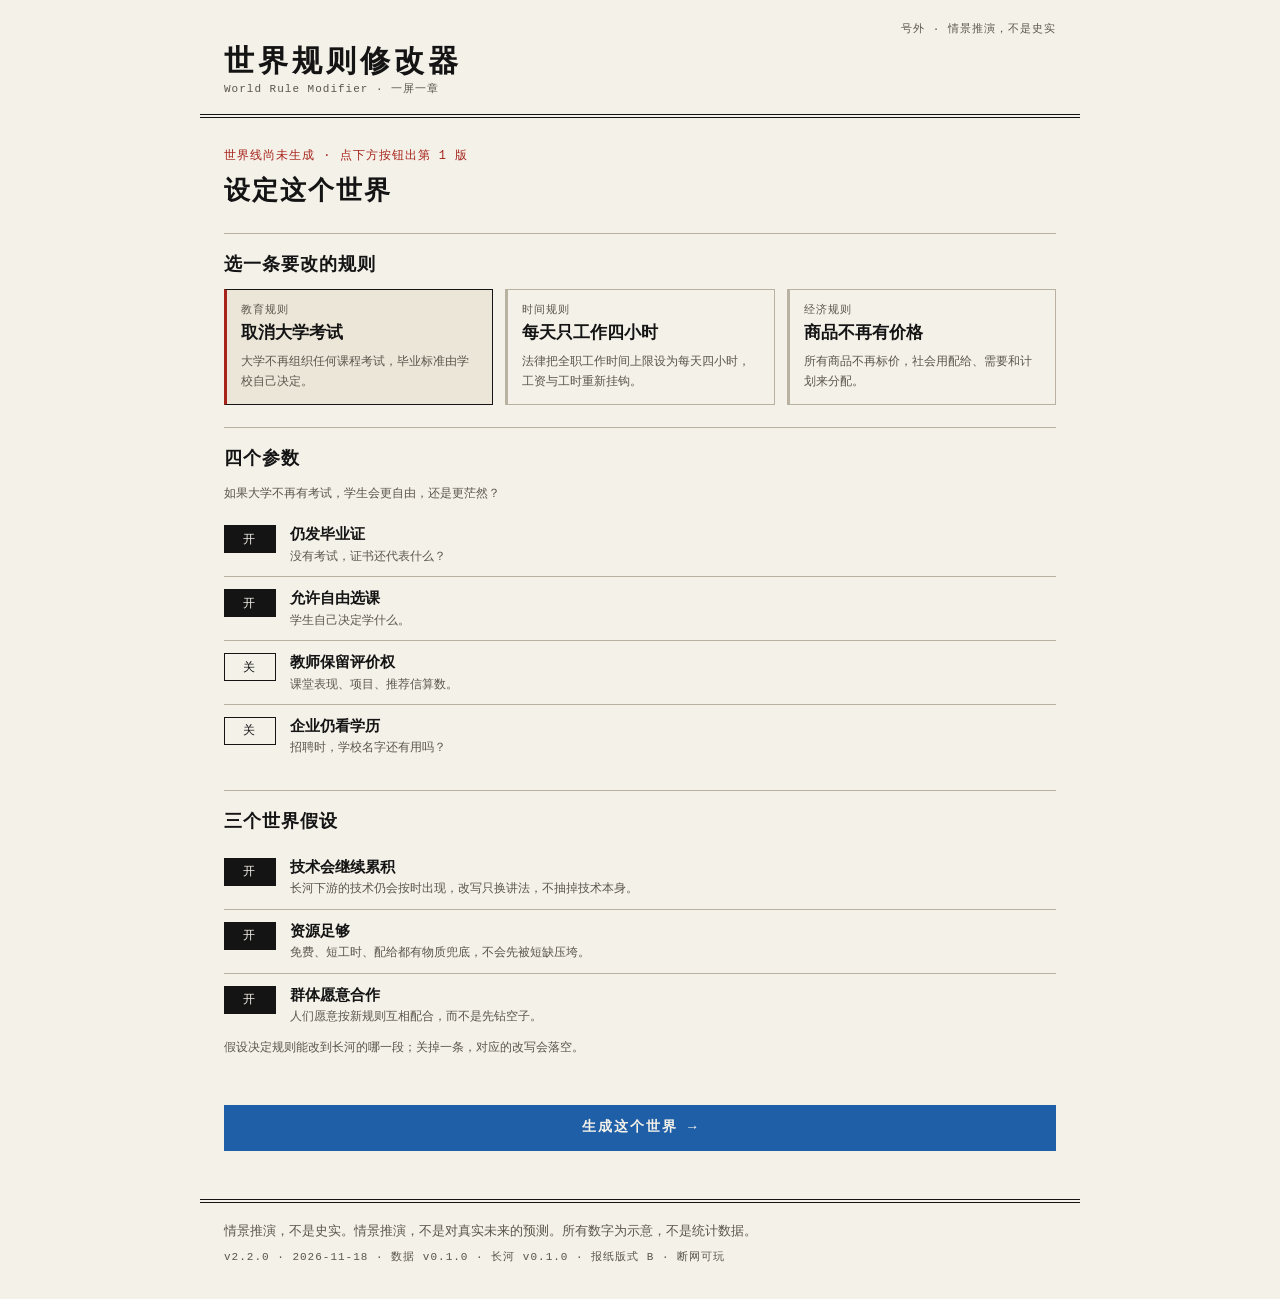
==== index.html @ d613a7cc "v2.2.0：一屏一章。章节页100dvh+overflow:hidden不滚动(1440×900/390×844实测scrollHeight<=innerHeight+2);grid三行顶栏/标题+" ====
<!DOCTYPE html>
<html lang="zh-CN">
<head>
<meta charset="UTF-8">
<meta name="viewport" content="width=device-width, initial-scale=1, viewport-fit=cover">
<title>世界规则修改器 · 一屏一章</title>
<meta name="description" content="选一条现实规则，调四个参数，设三个世界假设，生成一条从原始到现代的分版长河：一屏一章，只看被改写的大事，点卡片看细节。情景推演，不是史实。">
<link rel="icon" href="data:,">
<link rel="stylesheet" href="styles.css?v=2.2.0">
<script defer src="world-rule/data.js?v=2.2.0"></script>
<script defer src="world-rule/engine.js?v=2.2.0"></script>
<script defer src="chapters.js?v=2.2.0"></script>
<script defer src="version.js?v=2.2.0"></script>
<script defer src="setup.js?v=2.2.0"></script>
<script defer src="chapter.js?v=2.2.0"></script>
<script defer src="app.js?v=2.2.0"></script>
</head>
<body>

<header class="masthead">
  <div class="issue mono">号外 · 情景推演，不是史实</div>
  <div class="brand">
    <h1>世界规则修改器</h1>
    <div class="latin mono">World Rule Modifier · 一屏一章</div>
  </div>
</header>

<main>

  <section id="setup" class="setup" aria-labelledby="setupTitle">
    <p id="setupVersion" class="setup-ver mono" aria-live="polite"></p>
    <h2 id="setupTitle" class="page-title" tabindex="-1">设定这个世界</h2>

    <div class="setup-block">
      <h3 class="block-head">选一条要改的规则</h3>
      <div id="ruleCards" class="rule-cards" role="group" aria-label="选择规则"></div>
    </div>

    <div class="setup-block">
      <h3 class="block-head">四个参数</h3>
      <p id="paramNote" class="note"></p>
      <div id="paramToggles" class="switch-list" role="group" aria-label="规则参数"></div>
    </div>

    <div class="setup-block">
      <h3 class="block-head">三个世界假设</h3>
      <div id="assumeToggles" class="switch-list" role="group" aria-label="世界假设"></div>
      <p class="note">假设决定规则能改到长河的哪一段；关掉一条，对应的改写会落空。</p>
    </div>

    <button id="generateBtn" class="generate" type="button">生成这个世界 →</button>
    <p id="appError" class="error" role="alert" hidden></p>
  </section>

  <section id="chapter" class="chapter" aria-labelledby="chapterName" hidden>
    <div class="chapter-top">
      <span id="chapterRun" class="chapter-run mono"></span>
      <span id="chapterNo" class="chapter-no mono"></span>
      <button id="editAssumptions" class="line-btn" type="button">修改假设</button>
    </div>

    <div class="chapter-main">
      <div class="chapter-title">
        <div id="chapterBig" class="chapter-bignum" aria-hidden="true">01</div>
        <div class="chapter-headtext">
          <h2 id="chapterName" class="chapter-name" tabindex="-1"></h2>
          <p id="chapterSubtitle" class="chapter-subtitle"></p>
          <p id="chapterSpan" class="chapter-span mono"></p>
          <p id="chapterCount" class="chapter-count mono"></p>
        </div>
      </div>

      <div id="chapterBody" class="chapter-cards" data-count="0"></div>
    </div>

    <nav class="chapter-nav" aria-label="章节导航">
      <button id="prevChapter" class="nav-btn" type="button">← 上一版</button>
      <div id="chapterDots" class="chapter-dots" role="group" aria-label="章节圆点"></div>
      <button id="nextChapter" class="nav-btn" type="button">下一版 →</button>
    </nav>
  </section>

</main>

<div class="rift" aria-hidden="true"></div>

<div id="evOverlay" class="overlay" hidden>
  <div class="overlay-backdrop" data-close="1"></div>
  <div class="overlay-panel" role="dialog" aria-modal="true" aria-labelledby="ovTitle">
    <button id="ovClose" class="ov-close" type="button" aria-label="关闭">×</button>
    <p id="ovMeta" class="ov-meta mono"></p>
    <h3 id="ovTitle" class="ov-title"></h3>
    <p id="ovFiction" class="ov-fiction mono" hidden>代号人物 · 虚构改写，勿对号入座</p>
    <p id="ovDetail" class="ov-detail"></p>
    <div class="ov-why">
      <span class="ov-label mono">为什么</span>
      <p id="ovWhy"></p>
    </div>
    <div class="ov-chain">
      <span class="ov-label mono">连锁反应</span>
      <p id="ovChain"></p>
    </div>
  </div>
</div>

<footer>
  <p id="disclaimer" class="disclaimer"></p>
  <p class="colophon mono"><span id="metaVersion"></span> · 报纸版式 B · 断网可玩</p>
</footer>

<noscript><p class="error">本页需要 JavaScript 才能推演世界。请启用后刷新。</p></noscript>

</body>
</html>
---- styles.css ----
/* 世界规则修改器 · B 报纸/编辑部版式 · 一屏一章
   纸 #F4F1E9 / 墨 #141414 / 细线 #B9B2A2 / 编辑强调深红 #A6231A / 交互蓝 #1F5FA8。
   0 圆角 / 0 阴影 / 0 渐变 / 0 emoji；宋体标题 + 等宽数据。
   章节页 height:100dvh + overflow:hidden，不许滚动；字号 clamp，文字宁短勿溢。 */

:root {
  --paper: #F4F1E9;
  --paper-2: #ECE6D8;
  --paper-before: #E9E4D6;
  --ink: #141414;
  --muted: #5A564C;
  --muted-2: #6B665A;
  --rule: #B9B2A2;
  --accent: #A6231A;
  --accent-2: #1F3A5F;
  --action: #1F5FA8;
  --action-hover: #174A82;
  --action-press: #123B68;

  --font-serif: "Source Han Serif SC", "Noto Serif CJK SC", "Songti SC", SimSun, serif;
  --font-mono: "IBM Plex Mono", "JetBrains Mono", Consolas, monospace;
  --font-sans: "Source Han Sans SC", "Noto Sans CJK SC", "Microsoft YaHei", sans-serif;

  --max: 880px;
  --gutter: 24px;
  --hairline: 1px solid var(--rule);
  --heavy: 3px solid var(--ink);
  --double: 4px double var(--ink);
}

* { box-sizing: border-box; }

html {
  -webkit-text-size-adjust: 100%;
  scrollbar-color: var(--ink) var(--paper-2);
  scrollbar-width: thin;
}

body {
  margin: 0;
  background: var(--paper);
  color: var(--ink);
  font: 16px/1.75 var(--font-serif);
}

[hidden] { display: none !important; }

::selection { background: var(--accent); color: var(--paper); }

::-webkit-scrollbar { width: 10px; height: 10px; }
::-webkit-scrollbar-track { background: var(--paper-2); }
::-webkit-scrollbar-thumb { background: var(--ink); border: 2px solid var(--paper-2); }
::-webkit-scrollbar-thumb:hover { background: var(--accent); }

.mono { font-family: var(--font-mono); }

.note {
  margin: 0;
  font: 12px/1.7 var(--font-sans);
  color: var(--muted);
}

.error {
  margin: 0;
  padding: 10px 0;
  font: 14px/1.6 var(--font-serif);
  color: var(--accent);
}

button:focus-visible,
summary:focus-visible,
[role="button"]:focus-visible {
  outline: 2px solid var(--action);
  outline-offset: 2px;
}

[tabindex="-1"]:focus { outline: none; }

/* ---------- 报头 ---------- */

header.masthead {
  max-width: var(--max);
  margin: 0 auto;
  padding: 20px var(--gutter) 14px;
  border-bottom: var(--double);
}

.issue {
  font-size: 11px;
  letter-spacing: 1px;
  color: var(--muted);
  text-align: right;
}

.brand h1 {
  margin: 2px 0 0;
  font: 700 30px/1.3 var(--font-serif);
  letter-spacing: 4px;
}

.latin {
  font-size: 11px;
  letter-spacing: 1px;
  color: var(--muted);
}

main {
  max-width: var(--max);
  margin: 0 auto;
  padding: 0 var(--gutter);
}

/* ---------- 第 1 页 · 设定 ---------- */

.setup { padding: 28px 0 48px; }

.setup-ver {
  margin: 0 0 6px;
  font-size: 12px;
  color: var(--accent);
  letter-spacing: 1px;
}

.page-title {
  margin: 0 0 24px;
  font: 700 26px/1.4 var(--font-serif);
  letter-spacing: 2px;
}

.setup-block {
  padding: 18px 0 22px;
  border-top: var(--hairline);
}

.block-head {
  margin: 0 0 12px;
  font: 700 18px/1.4 var(--font-serif);
  letter-spacing: 1px;
}

.rule-cards {
  display: grid;
  grid-template-columns: repeat(3, 1fr);
  gap: 12px;
  margin-top: 12px;
}

.rule-card {
  display: block;
  width: 100%;
  padding: 12px 14px;
  text-align: left;
  background: var(--paper);
  border: 1px solid var(--rule);
  border-left: 3px solid var(--rule);
  border-radius: 0;
  cursor: pointer;
  font-family: var(--font-serif);
  color: var(--ink);
}

.rule-card:hover { border-color: var(--ink); }

.rule-card.is-on {
  border-color: var(--ink);
  border-left-color: var(--accent);
  background: var(--paper-2);
}

.rule-cat {
  display: block;
  font-size: 11px;
  color: var(--muted);
  letter-spacing: 1px;
}

.rule-title {
  display: block;
  margin: 4px 0 6px;
  font-size: 17px;
  line-height: 1.4;
}

.rule-premise {
  display: block;
  font: 12px/1.7 var(--font-sans);
  color: var(--muted);
}

.switch-list { margin-top: 10px; }

.switch-row {
  display: flex;
  align-items: flex-start;
  gap: 14px;
  padding: 10px 0;
}

.switch-row + .switch-row { border-top: var(--hairline); }

.switch {
  flex: 0 0 auto;
  width: 52px;
  height: 28px;
  margin-top: 2px;
  padding: 0;
  background: var(--paper);
  border: 1px solid var(--ink);
  border-radius: 0;
  cursor: pointer;
}

.switch-state {
  font-size: 12px;
  color: var(--ink);
  letter-spacing: 2px;
}

.switch.is-on { background: var(--ink); }
.switch.is-on .switch-state { color: var(--paper); }

.switch-text { min-width: 0; }

.switch-label {
  display: block;
  font: 600 15px/1.5 var(--font-serif);
}

.switch-note {
  display: block;
  font: 12px/1.7 var(--font-sans);
  color: var(--muted);
}

.generate {
  display: block;
  width: 100%;
  margin-top: 26px;
  padding: 13px 22px;
  background: var(--action);
  color: var(--paper);
  border: 0;
  border-radius: 0;
  font: 600 14px/1.4 var(--font-mono);
  letter-spacing: 2px;
  cursor: pointer;
}

.generate:hover { background: var(--action-hover); }
.generate:active { background: var(--action-press); transform: translateY(1px); }

/* ---------- 第 2–6 页 · 一屏一章 ---------- */

body.on-chapter { overflow: hidden; }
body.on-chapter header.masthead,
body.on-chapter footer { display: none; }
body.on-chapter main { max-width: none; margin: 0; padding: 0; }

.chapter {
  height: 100vh;
  height: 100dvh;
  overflow: hidden;
  display: grid;
  grid-template-rows: auto 1fr auto;
  padding: 24px 40px calc(24px + env(safe-area-inset-bottom));
  gap: 16px;
}

.chapter-top {
  display: flex;
  align-items: center;
  gap: 14px;
  padding-bottom: 10px;
  border-bottom: var(--double);
}

.chapter-run {
  font-size: clamp(11px, 1vw, 13px);
  color: var(--accent);
  letter-spacing: 1px;
}

.chapter-no {
  font-size: clamp(11px, 1vw, 13px);
  color: var(--muted);
  letter-spacing: 1px;
}

.line-btn {
  margin-left: auto;
  padding: 7px 14px;
  background: var(--action);
  color: var(--paper);
  border: 0;
  border-radius: 0;
  font: 600 12px/1.4 var(--font-mono);
  letter-spacing: 1px;
  cursor: pointer;
}

.line-btn:hover { background: var(--action-hover); }
.line-btn:active { background: var(--action-press); transform: translateY(1px); }

.chapter-main {
  display: grid;
  grid-template-rows: auto 1fr;
  gap: 16px;
  min-height: 0;
}

.chapter-title {
  display: flex;
  align-items: center;
  gap: clamp(16px, 3vw, 36px);
  min-height: 0;
}

.chapter-bignum {
  flex: 0 0 auto;
  font: 700 clamp(96px, 17vw, 240px)/0.85 var(--font-serif);
  letter-spacing: -0.02em;
  color: transparent;
  -webkit-text-stroke: 2px var(--ink);
  user-select: none;
}

@supports not (-webkit-text-stroke: 1px black) {
  .chapter-bignum { color: var(--rule); }
}

.chapter-headtext { min-width: 0; }

.chapter-name {
  margin: 0;
  font: 700 clamp(22px, 3vw, 34px)/1.25 var(--font-serif);
  letter-spacing: 3px;
}

.chapter-subtitle {
  margin: 4px 0 0;
  font: 600 clamp(13px, 1.4vw, 17px)/1.5 var(--font-serif);
  color: var(--muted);
}

.chapter-span {
  margin: 2px 0 0;
  font-size: clamp(9px, 0.9vw, 12px);
  color: var(--muted);
}

.chapter-count {
  margin: 6px 0 0;
  font-size: clamp(10px, 1vw, 12px);
  color: var(--accent);
  letter-spacing: 1px;
}

/* 卡片区：3 件 3 列，4 件 2×2，2 件 2 列；手机单列均分 */

.chapter-cards {
  display: grid;
  grid-auto-rows: 1fr;
  gap: 14px;
  min-height: 0;
}

.chapter-cards[data-count="2"] { grid-template-columns: repeat(2, 1fr); }
.chapter-cards[data-count="3"] { grid-template-columns: repeat(3, 1fr); }
.chapter-cards[data-count="4"] { grid-template-columns: repeat(2, 1fr); }

.chapter-empty {
  grid-column: 1 / -1;
  display: flex;
  flex-direction: column;
  align-items: center;
  justify-content: center;
  gap: 8px;
  border: 1px dashed var(--rule);
  color: var(--muted);
}

.chapter-empty-title {
  margin: 0;
  font: 700 clamp(18px, 2.4vw, 26px)/1.4 var(--font-serif);
  letter-spacing: 2px;
}

.chapter-empty-note {
  margin: 0;
  font-size: clamp(11px, 1.1vw, 13px);
}

/* 事件卡：左「原来」灰纸斜线，右「现在」纸色 + 3px 深红右边 */

.ev-card {
  position: relative;
  min-height: 0;
  overflow: hidden;
  display: grid;
  grid-template-rows: auto 1fr;
  background: var(--paper);
  border: 1px solid var(--rule);
  cursor: pointer;
  animation: cardIn 260ms ease-out backwards;
}

.ev-card:hover { border-color: var(--ink); }

.ev-top {
  display: flex;
  align-items: baseline;
  gap: 8px;
  padding: 8px 10px 6px;
  border-bottom: 1px solid var(--rule);
}

.ev-year {
  font-size: clamp(9px, 0.8vw, 11px);
  color: var(--muted);
  white-space: nowrap;
}

.ev-title {
  margin: 0;
  font: 700 clamp(13px, 1.25vw, 17px)/1.3 var(--font-serif);
  letter-spacing: 1px;
}

.ev-domain {
  padding: 0 5px;
  font-size: clamp(9px, 0.8vw, 11px);
  border: 1px solid var(--rule);
  color: var(--muted);
  white-space: nowrap;
}

.stamp {
  padding: 1px 8px;
  font: 600 clamp(9px, 0.8vw, 11px)/1.6 var(--font-mono);
  letter-spacing: 1px;
  border: 1px solid var(--rule);
  color: var(--muted);
  background: var(--paper);
}

.stamp-change {
  border-color: var(--accent);
  color: var(--accent);
}

.ev-card .stamp-change {
  position: absolute;
  top: 6px;
  right: 8px;
  z-index: 2;
}

.ev-halves {
  display: grid;
  grid-template-columns: 1fr 1fr;
  min-height: 0;
}

.ev-before,
.ev-now {
  min-height: 0;
  overflow: hidden;
  padding: 8px 10px;
}

.ev-before {
  background-color: var(--paper-before);
  background-image: url("data:image/svg+xml,%3Csvg xmlns='http://www.w3.org/2000/svg' width='8' height='8'%3E%3Cpath d='M-2 2 L2 -2 M0 8 L8 0 M6 10 L10 6' stroke='%23B9B2A2' stroke-width='0.6' opacity='0.45'/%3E%3C/svg%3E");
  border-right: 1px solid var(--rule);
}

.ev-now { border-right: 3px solid var(--accent); }

.ev-half-label {
  display: flex;
  justify-content: space-between;
  align-items: baseline;
  gap: 6px;
  margin-bottom: 4px;
  font-size: clamp(9px, 0.8vw, 11px);
  letter-spacing: 2px;
  color: var(--muted);
}

.ev-more {
  font-size: clamp(9px, 0.8vw, 11px);
  letter-spacing: 0;
  color: var(--action);
  white-space: nowrap;
}

.ev-text {
  margin: 0;
  font: clamp(11px, 1vw, 14px)/1.55 var(--font-serif);
}

.ev-before .ev-text { color: var(--muted-2); }

.kw {
  color: var(--accent);
  font-style: normal;
  font-weight: 700;
}

/* 翻页与卡片入场（只播一次：节点每次翻版重建） */

.chapter.turn-next { animation: turnNext 300ms ease-out; }
.chapter.turn-prev { animation: turnPrev 300ms ease-out; }

@keyframes turnNext {
  from { transform: translateX(48px); opacity: 0.35; }
  to { transform: translateX(0); opacity: 1; }
}

@keyframes turnPrev {
  from { transform: translateX(-48px); opacity: 0.35; }
  to { transform: translateX(0); opacity: 1; }
}

@keyframes cardIn {
  from { opacity: 0; transform: translateY(12px); }
  to { opacity: 1; transform: none; }
}

@media (prefers-reduced-motion: reduce) {
  .chapter.turn-next,
  .chapter.turn-prev,
  .ev-card { animation: none; }
}

/* 底部导航（grid 第三行，不再 fixed） */

.chapter-nav {
  display: flex;
  align-items: center;
  justify-content: center;
  gap: 16px;
  padding-top: 12px;
  border-top: var(--double);
}

.nav-btn {
  padding: 9px 16px;
  background: var(--action);
  color: var(--paper);
  border: 0;
  border-radius: 0;
  font: 600 12px/1.4 var(--font-mono);
  letter-spacing: 1px;
  cursor: pointer;
}

.nav-btn:hover { background: var(--action-hover); }
.nav-btn:active { background: var(--action-press); transform: translateY(1px); }

.nav-btn:disabled {
  background: var(--paper-2);
  color: var(--muted);
  border: 1px solid var(--rule);
  cursor: default;
  transform: none;
}

.chapter-dots {
  display: flex;
  gap: 8px;
}

.dot {
  width: 14px;
  height: 14px;
  padding: 0;
  background: var(--paper);
  border: 1px solid var(--ink);
  border-radius: 0;
  cursor: pointer;
}

.dot.is-on {
  background: var(--accent);
  border-color: var(--accent);
}

/* 左侧锯齿裂痕：只在章节页出现 */

.rift { display: none; }

body.on-chapter .rift {
  display: block;
  position: fixed;
  left: 0;
  top: 0;
  bottom: 0;
  width: 18px;
  background: var(--accent);
  z-index: 40;
  pointer-events: none;
  clip-path: polygon(
    0 0, 100% 0, 55% 5%, 95% 9%, 40% 15%, 100% 21%,
    50% 27%, 90% 33%, 35% 40%, 100% 46%, 55% 52%,
    95% 58%, 40% 64%, 100% 71%, 50% 77%, 90% 83%,
    35% 90%, 100% 95%, 60% 100%, 0 100%
  );
}

/* 事件详情浮层：fixed，不撑高页面 */

.overlay {
  position: fixed;
  inset: 0;
  z-index: 60;
  display: flex;
  align-items: center;
  justify-content: center;
  padding: 20px;
}

.overlay-backdrop {
  position: absolute;
  inset: 0;
  background: rgba(20, 20, 20, 0.55);
}

.overlay-panel {
  position: relative;
  width: min(560px, 100%);
  max-height: calc(100vh - 40px);
  max-height: calc(100dvh - 40px);
  overflow: auto;
  background: var(--paper);
  border: 3px solid var(--ink);
  padding: 22px 24px;
}

.ov-close {
  position: absolute;
  top: 8px;
  right: 8px;
  width: 32px;
  height: 32px;
  padding: 0;
  background: var(--paper);
  border: 1px solid var(--ink);
  border-radius: 0;
  font: 16px/1 var(--font-mono);
  color: var(--ink);
  cursor: pointer;
}

.ov-close:hover {
  background: var(--accent);
  border-color: var(--accent);
  color: var(--paper);
}

.ov-meta {
  margin: 0 0 6px;
  font-size: 11px;
  color: var(--muted);
  letter-spacing: 1px;
}

.ov-title {
  margin: 0 0 10px;
  font: 700 22px/1.4 var(--font-serif);
  letter-spacing: 2px;
}

.ov-fiction {
  display: inline-block;
  margin: 0 0 10px;
  padding: 4px 8px;
  font-size: 11px;
  color: var(--accent);
  border: 1px dashed var(--accent);
}

.ov-detail {
  margin: 0 0 14px;
  font: 15px/1.9 var(--font-serif);
}

.ov-why,
.ov-chain {
  margin-top: 10px;
  padding-top: 10px;
  border-top: 1px solid var(--rule);
}

.ov-label {
  display: block;
  margin-bottom: 4px;
  font-size: 11px;
  color: var(--muted);
  letter-spacing: 2px;
}

.ov-why p,
.ov-chain p {
  margin: 0;
  font: 14px/1.8 var(--font-serif);
}

.ov-chain p { color: var(--muted); }

/* ---------- 页脚 ---------- */

footer {
  max-width: var(--max);
  margin: 0 auto;
  padding: 16px var(--gutter) 32px;
  border-top: var(--double);
}

.disclaimer {
  margin: 0 0 6px;
  font: 13px/1.8 var(--font-serif);
  color: var(--muted);
}

.colophon {
  margin: 0;
  font-size: 11px;
  color: var(--muted);
  letter-spacing: 1px;
}

/* ---------- 手机 ---------- */

@media (max-width: 620px) {
  :root { --gutter: 16px; }

  .brand h1 { font-size: 24px; letter-spacing: 2px; }
  .page-title { font-size: 22px; }

  .rule-cards { grid-template-columns: 1fr; }

  .generate { padding: 15px 22px; font-size: 15px; }

  .chapter { padding: 16px 16px calc(16px + env(safe-area-inset-bottom)); gap: 12px; }
  .chapter-main { gap: 12px; }
  .chapter-title { gap: 14px; }
  .chapter-bignum { -webkit-text-stroke-width: 1.5px; }

  .chapter-cards { gap: 10px; }
  .chapter-cards[data-count] { grid-template-columns: 1fr; }

  .ev-top { padding: 6px 8px 5px; }
  .ev-before, .ev-now { padding: 6px 8px; }

  .line-btn { padding: 10px 14px; }
  .nav-btn { padding: 12px 14px; min-height: 40px; }
  .chapter-nav { gap: 10px; }

  body.on-chapter .rift { width: 10px; }

  .overlay { padding: 14px; }
  .overlay-panel { padding: 18px 16px; }
}
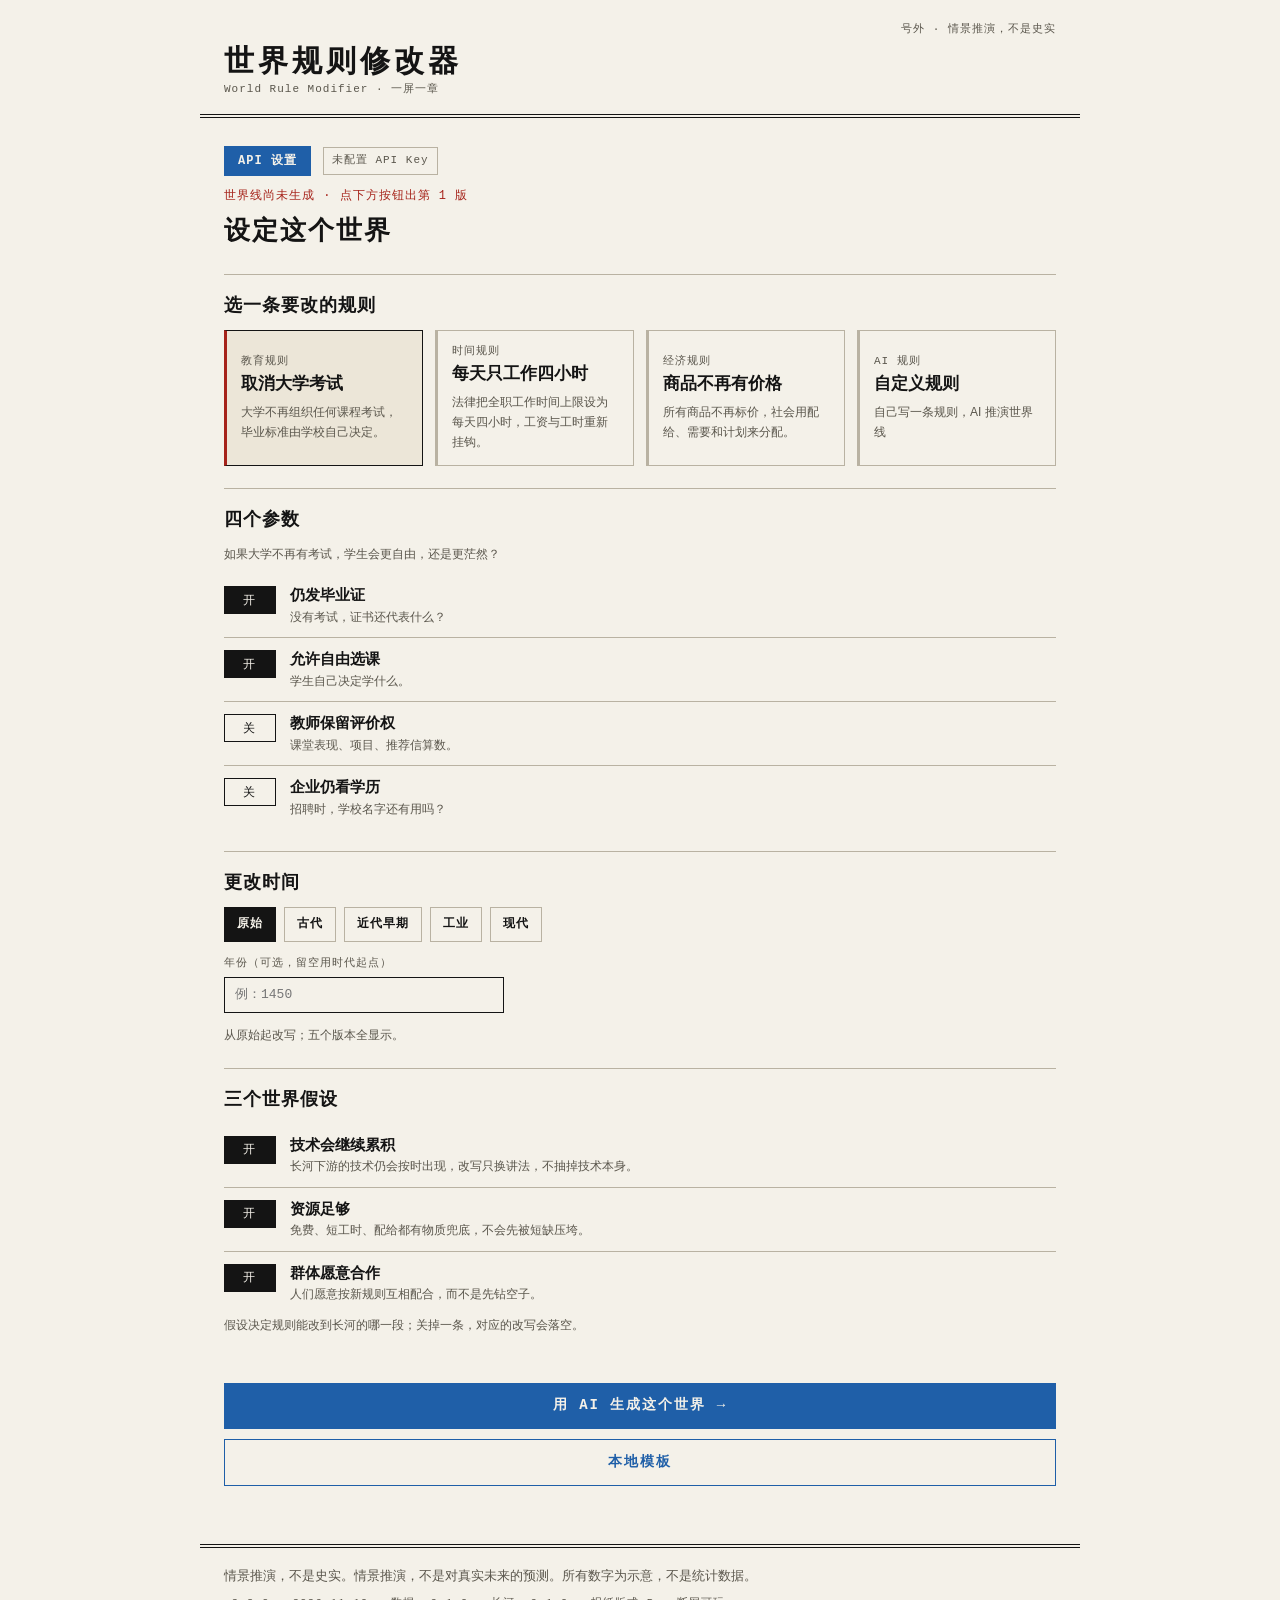
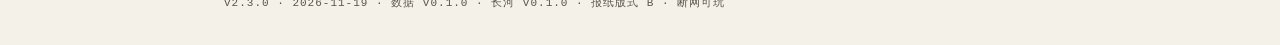
==== commit 76091b26: "v2.3.0：API Key+模型选择+自定义规则+更改时间。设定页顶部API设置弹窗(OpenAI兼容,BaseURL默认DeepSeek,Key密码框+显示/隐藏+清除,模型下拉+刷新列表失败转手" ====
--- a/index.html
+++ b/index.html
@@ -4,16 +4,17 @@
 <meta charset="UTF-8">
 <meta name="viewport" content="width=device-width, initial-scale=1, viewport-fit=cover">
 <title>世界规则修改器 · 一屏一章</title>
-<meta name="description" content="选一条现实规则，调四个参数，设三个世界假设，生成一条从原始到现代的分版长河：一屏一章，只看被改写的大事，点卡片看细节。情景推演，不是史实。">
+<meta name="description" content="选一条现实规则，调四个参数，设三个世界假设，生成一条从原始到现代的分版长河：一屏一章，只看被改写的大事，点卡片看细节。可填自己的 API Key 用 AI 生成自定义规则的世界线。情景推演，不是史实。">
 <link rel="icon" href="data:,">
-<link rel="stylesheet" href="styles.css?v=2.2.0">
-<script defer src="world-rule/data.js?v=2.2.0"></script>
-<script defer src="world-rule/engine.js?v=2.2.0"></script>
-<script defer src="chapters.js?v=2.2.0"></script>
-<script defer src="version.js?v=2.2.0"></script>
-<script defer src="setup.js?v=2.2.0"></script>
-<script defer src="chapter.js?v=2.2.0"></script>
-<script defer src="app.js?v=2.2.0"></script>
+<link rel="stylesheet" href="styles.css?v=2.3.0">
+<script defer src="world-rule/data.js?v=2.3.0"></script>
+<script defer src="world-rule/engine.js?v=2.3.0"></script>
+<script defer src="chapters.js?v=2.3.0"></script>
+<script defer src="version.js?v=2.3.0"></script>
+<script defer src="ai.js?v=2.3.0"></script>
+<script defer src="setup.js?v=2.3.0"></script>
+<script defer src="chapter.js?v=2.3.0"></script>
+<script defer src="app.js?v=2.3.0"></script>
 </head>
 <body>
 
@@ -28,6 +29,10 @@
 <main>
 
   <section id="setup" class="setup" aria-labelledby="setupTitle">
+    <div class="setup-tools">
+      <button id="apiSettingsBtn" class="line-btn" type="button">API 设置</button>
+      <span id="apiPill" class="api-pill mono">未配置 API Key</span>
+    </div>
     <p id="setupVersion" class="setup-ver mono" aria-live="polite"></p>
     <h2 id="setupTitle" class="page-title" tabindex="-1">设定这个世界</h2>
 
@@ -36,10 +41,34 @@
       <div id="ruleCards" class="rule-cards" role="group" aria-label="选择规则"></div>
     </div>
 
-    <div class="setup-block">
+    <div id="customDesk" class="setup-block" hidden>
+      <h3 class="block-head">自定义规则</h3>
+      <div class="api-field">
+        <label class="api-label mono" for="customName">名称（≤20 字）</label>
+        <input id="customName" class="api-input" type="text" maxlength="20" placeholder="例：取消大学考试">
+      </div>
+      <div class="api-field">
+        <label class="api-label mono" for="customDesc">一句话描述（≤120 字）</label>
+        <input id="customDesc" class="api-input" type="text" maxlength="120" placeholder="例：文凭不再存在，本事靠跟着做学会">
+      </div>
+      <p class="note">四个参数都要起名，AI 按开关状态推演。</p>
+      <div id="customParams" class="custom-params" role="group" aria-label="自定义参数"></div>
+    </div>
+
+    <div id="paramBlock" class="setup-block">
       <h3 class="block-head">四个参数</h3>
       <p id="paramNote" class="note"></p>
       <div id="paramToggles" class="switch-list" role="group" aria-label="规则参数"></div>
+    </div>
+
+    <div class="setup-block">
+      <h3 class="block-head">更改时间</h3>
+      <div id="eraBtns" class="era-btns" role="group" aria-label="干预时代"></div>
+      <div class="api-field era-year">
+        <label class="api-label mono" for="yearInput">年份（可选，留空用时代起点）</label>
+        <input id="yearInput" class="api-input" type="text" maxlength="8" placeholder="例：1450">
+      </div>
+      <p id="interventionNote" class="note"></p>
     </div>
 
     <div class="setup-block">
@@ -48,7 +77,10 @@
       <p class="note">假设决定规则能改到长河的哪一段；关掉一条，对应的改写会落空。</p>
     </div>
 
-    <button id="generateBtn" class="generate" type="button">生成这个世界 →</button>
+    <button id="aiGenerateBtn" class="generate" type="button">用 AI 生成这个世界 →</button>
+    <button id="localBtn" class="generate generate-local" type="button">本地模板</button>
+    <p id="genNote" class="note gen-note" aria-live="polite"></p>
+    <button id="fallbackBtn" class="line-btn fallback-btn" type="button" hidden>改用内置规则</button>
     <p id="appError" class="error" role="alert" hidden></p>
   </section>
 
@@ -56,6 +88,8 @@
     <div class="chapter-top">
       <span id="chapterRun" class="chapter-run mono"></span>
       <span id="chapterNo" class="chapter-no mono"></span>
+      <span id="chapterSource" class="chapter-source mono"></span>
+      <button id="regenBtn" class="line-btn" type="button" hidden>重新生成</button>
       <button id="editAssumptions" class="line-btn" type="button">修改假设</button>
     </div>
 
@@ -67,6 +101,9 @@
           <p id="chapterSubtitle" class="chapter-subtitle"></p>
           <p id="chapterSpan" class="chapter-span mono"></p>
           <p id="chapterCount" class="chapter-count mono"></p>
+          <p id="chapterIntervention" class="chapter-intervention mono" hidden></p>
+          <p id="chapterRecap" class="chapter-recap" hidden></p>
+          <p id="chapterPersonal" class="chapter-personal" hidden></p>
         </div>
       </div>
 
@@ -96,10 +133,63 @@
       <span class="ov-label mono">为什么</span>
       <p id="ovWhy"></p>
     </div>
-    <div class="ov-chain">
+    <div id="ovChainBlock" class="ov-chain">
       <span class="ov-label mono">连锁反应</span>
       <p id="ovChain"></p>
     </div>
+  </div>
+</div>
+
+<div id="apiOverlay" class="overlay" hidden>
+  <div class="overlay-backdrop" data-close="1"></div>
+  <div class="overlay-panel api-panel" role="dialog" aria-modal="true" aria-labelledby="apiTitle">
+    <button id="apiClose" class="ov-close" type="button" aria-label="关闭">×</button>
+    <h3 id="apiTitle" class="ov-title">API 设置</h3>
+    <p class="note api-honest">Key 只存在你自己的浏览器里，不上传我们的服务器；但浏览器端调用仍有泄露风险，建议用临时 Key，演示完吊销。</p>
+
+    <div class="api-field">
+      <label class="api-label mono" for="apiProvider">服务商</label>
+      <select id="apiProvider" class="api-input">
+        <option value="openai-compatible">OpenAI 兼容（默认）</option>
+        <option value="custom">自定义（OpenAI 协议）</option>
+      </select>
+    </div>
+    <div class="api-field">
+      <label class="api-label mono" for="apiBaseUrl">Base URL</label>
+      <input id="apiBaseUrl" class="api-input" type="text" spellcheck="false" placeholder="https://api.deepseek.com/v1">
+    </div>
+    <div class="api-field">
+      <label class="api-label mono" for="apiKey">API Key</label>
+      <div class="api-keyrow">
+        <input id="apiKey" class="api-input" type="password" autocomplete="off" spellcheck="false" placeholder="sk-…">
+        <button id="apiKeyToggle" class="mini-btn mono" type="button">显示</button>
+        <button id="apiKeyClear" class="mini-btn mono" type="button">清除</button>
+      </div>
+    </div>
+    <div class="api-field">
+      <label class="api-label mono" for="apiModel">模型</label>
+      <div class="api-keyrow">
+        <select id="apiModel" class="api-input"></select>
+        <input id="apiModelManual" class="api-input" type="text" spellcheck="false" hidden>
+        <button id="apiRefreshModels" class="mini-btn mono" type="button">刷新模型列表</button>
+      </div>
+      <p id="apiModelNote" class="note"></p>
+    </div>
+    <div class="api-field">
+      <label class="api-label mono" for="apiTemp">温度 <span id="apiTempVal" class="mono">0.8</span></label>
+      <input id="apiTemp" class="api-range" type="range" min="0" max="1.5" step="0.1" value="0.8">
+    </div>
+    <label class="api-check">
+      <input id="apiRemember" type="checkbox">
+      <span>仅本次会话（关浏览器即忘，不写 localStorage）</span>
+    </label>
+
+    <div class="api-actions">
+      <button id="apiTest" class="mini-btn mono" type="button">测试连接</button>
+      <button id="apiSave" class="line-btn" type="button">保存到本机</button>
+    </div>
+    <p id="apiTestMsg" class="api-testmsg mono" aria-live="polite"></p>
+    <p class="note">Key 只保存在浏览器；公共电脑勿用；泄露请吊销。</p>
   </div>
 </div>
 
--- a/styles.css
+++ b/styles.css
@@ -730,6 +730,212 @@
   letter-spacing: 1px;
 }
 
+/* ---------- v2.3 · API 设置 / 自定义规则 / 干预时间 ---------- */
+
+.setup-tools {
+  display: flex;
+  align-items: center;
+  gap: 12px;
+  margin-bottom: 10px;
+}
+
+.setup-tools .line-btn { margin-left: 0; }
+
+.api-pill {
+  padding: 3px 8px;
+  font-size: 11px;
+  letter-spacing: 1px;
+  color: var(--muted);
+  border: 1px solid var(--rule);
+}
+
+.rule-cards { grid-template-columns: repeat(4, 1fr); }
+
+.generate-local {
+  margin-top: 10px;
+  background: var(--paper);
+  color: var(--action);
+  border: 1px solid var(--action);
+}
+
+.generate-local:hover { background: var(--paper-2); }
+.generate-local:active { background: var(--paper-2); transform: translateY(1px); }
+
+.generate:disabled,
+.generate-local:disabled {
+  background: var(--paper-2);
+  color: var(--muted);
+  border: 1px solid var(--rule);
+  cursor: default;
+  transform: none;
+}
+
+.gen-note { margin-top: 10px; }
+
+.fallback-btn { margin: 10px 0 0; }
+
+.custom-params { margin-top: 8px; }
+
+.custom-param {
+  display: flex;
+  align-items: center;
+  gap: 10px;
+  padding: 8px 0;
+}
+
+.custom-param + .custom-param { border-top: var(--hairline); }
+.custom-param .api-input { flex: 1; min-width: 0; }
+.custom-param .switch-text { display: none; }
+.custom-param .switch-row { padding: 0; }
+
+.era-btns {
+  display: flex;
+  flex-wrap: wrap;
+  gap: 8px;
+  margin-top: 4px;
+}
+
+.era-btn {
+  padding: 8px 12px;
+  background: var(--paper);
+  border: 1px solid var(--rule);
+  border-radius: 0;
+  font: 600 12px/1.4 var(--font-mono);
+  letter-spacing: 1px;
+  color: var(--ink);
+  cursor: pointer;
+}
+
+.era-btn:hover { border-color: var(--ink); }
+
+.era-btn.is-on {
+  background: var(--ink);
+  border-color: var(--ink);
+  color: var(--paper);
+}
+
+.era-year { margin-top: 12px; max-width: 280px; }
+
+.api-field { margin-bottom: 12px; }
+
+.api-label {
+  display: block;
+  margin-bottom: 4px;
+  font-size: 11px;
+  letter-spacing: 1px;
+  color: var(--muted);
+}
+
+.api-input {
+  width: 100%;
+  padding: 8px 10px;
+  background: var(--paper);
+  border: 1px solid var(--ink);
+  border-radius: 0;
+  font: 13px/1.4 var(--font-mono);
+  color: var(--ink);
+}
+
+.api-input:focus-visible { outline: 2px solid var(--action); outline-offset: 1px; }
+
+.api-keyrow { display: flex; gap: 8px; }
+.api-keyrow .api-input { flex: 1; min-width: 0; }
+
+.mini-btn {
+  padding: 7px 10px;
+  background: var(--paper);
+  border: 1px solid var(--ink);
+  border-radius: 0;
+  font: 600 11px/1.4 var(--font-mono);
+  letter-spacing: 1px;
+  color: var(--ink);
+  cursor: pointer;
+  white-space: nowrap;
+}
+
+.mini-btn:hover { background: var(--paper-2); }
+.mini-btn:disabled { color: var(--muted); border-color: var(--rule); cursor: default; }
+
+.api-range { width: 100%; accent-color: var(--action); }
+
+.api-check {
+  display: flex;
+  align-items: center;
+  gap: 8px;
+  margin: 10px 0 0;
+  font: 13px/1.6 var(--font-sans);
+}
+
+.api-check input { width: 16px; height: 16px; accent-color: var(--action); }
+
+.api-actions {
+  display: flex;
+  align-items: center;
+  gap: 10px;
+  margin-top: 14px;
+}
+
+.api-actions .line-btn { margin-left: auto; }
+
+.api-testmsg {
+  margin: 10px 0 0;
+  min-height: 18px;
+  font-size: 12px;
+}
+
+.api-testmsg.is-ok { color: #2F7D32; }
+.api-testmsg.is-err { color: var(--accent); }
+
+.api-honest {
+  margin: 0 0 14px;
+  padding: 8px 10px;
+  border: 1px dashed var(--rule);
+}
+
+.api-panel { width: min(520px, 100%); }
+
+/* 章节页：来源 / 干预点 / 前情 / 个人线 */
+
+.chapter-top { flex-wrap: wrap; gap: 8px 14px; }
+
+.chapter-source {
+  padding: 1px 6px;
+  font-size: clamp(10px, 1vw, 12px);
+  letter-spacing: 1px;
+  color: var(--muted);
+  border: 1px solid var(--rule);
+}
+
+.chapter-intervention {
+  margin: 6px 0 0;
+  font-size: clamp(10px, 1vw, 12px);
+  letter-spacing: 1px;
+  color: var(--accent);
+}
+
+.chapter-recap {
+  margin: 2px 0 0;
+  font: 12px/1.6 var(--font-sans);
+  color: var(--muted);
+}
+
+.chapter-personal {
+  margin: 2px 0 0;
+  font: clamp(11px, 1.1vw, 13px)/1.6 var(--font-serif);
+  color: var(--muted-2);
+}
+
+.ev-track {
+  padding: 0 5px;
+  font-size: clamp(9px, 0.8vw, 11px);
+  border: 1px dashed var(--accent);
+  color: var(--accent);
+  white-space: nowrap;
+}
+
+.chapter-cards[data-count="5"],
+.chapter-cards[data-count="6"] { grid-template-columns: repeat(3, 1fr); }
+
 /* ---------- 手机 ---------- */
 
 @media (max-width: 620px) {
@@ -761,4 +967,19 @@
 
   .overlay { padding: 14px; }
   .overlay-panel { padding: 18px 16px; }
+
+  .era-year { max-width: none; }
+  .chapter-personal { display: none; }
+  .chapter-recap { font-size: 11px; }
+
+  .chapter-cards[data-count="5"] .ev-text,
+  .chapter-cards[data-count="6"] .ev-text { font-size: 10.5px; line-height: 1.45; }
+
+  .chapter-cards[data-count="5"] .ev-before,
+  .chapter-cards[data-count="5"] .ev-now,
+  .chapter-cards[data-count="6"] .ev-before,
+  .chapter-cards[data-count="6"] .ev-now { padding: 5px 7px; }
+
+  .chapter-cards[data-count="5"] .ev-half-label,
+  .chapter-cards[data-count="6"] .ev-half-label { margin-bottom: 2px; }
 }
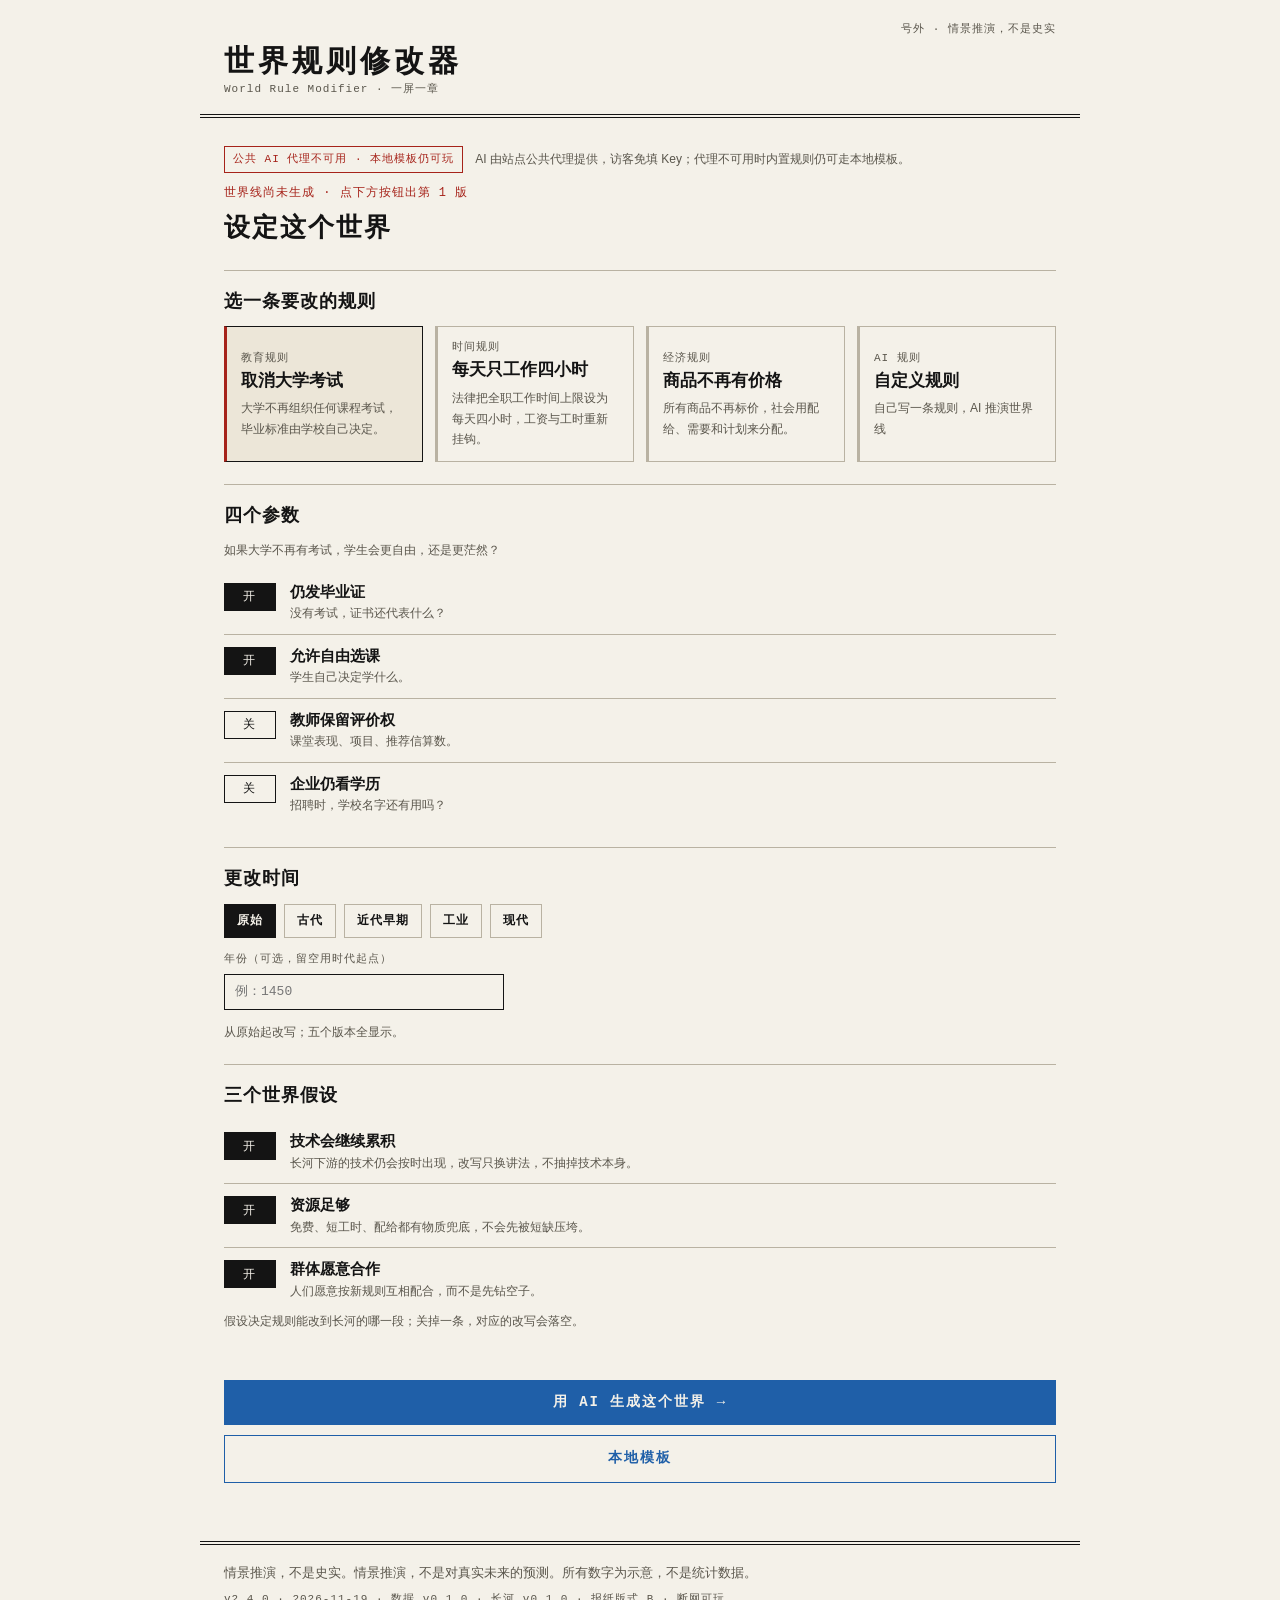
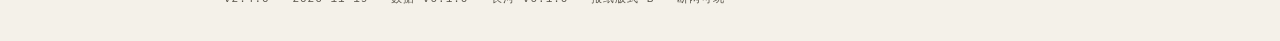
==== commit 2e462365: "v2.4.0：AI 通道改回 Sites 公共代理，访客免填 Key 用站长的 API。保留 v2.3 一屏一章/自定义规则/更改时间/缓存/重新生成全部玩法；删自填 Key 弹窗与 wrm.api " ====
--- a/index.html
+++ b/index.html
@@ -4,17 +4,17 @@
 <meta charset="UTF-8">
 <meta name="viewport" content="width=device-width, initial-scale=1, viewport-fit=cover">
 <title>世界规则修改器 · 一屏一章</title>
-<meta name="description" content="选一条现实规则，调四个参数，设三个世界假设，生成一条从原始到现代的分版长河：一屏一章，只看被改写的大事，点卡片看细节。可填自己的 API Key 用 AI 生成自定义规则的世界线。情景推演，不是史实。">
+<meta name="description" content="选一条现实规则，调四个参数，设三个世界假设，生成一条从原始到现代的分版长河：一屏一章，只看被改写的大事，点卡片看细节。AI 走站点公共代理，访客免填 Key，也可写自定义规则、指定干预时间。情景推演，不是史实。">
 <link rel="icon" href="data:,">
-<link rel="stylesheet" href="styles.css?v=2.3.0">
-<script defer src="world-rule/data.js?v=2.3.0"></script>
-<script defer src="world-rule/engine.js?v=2.3.0"></script>
-<script defer src="chapters.js?v=2.3.0"></script>
-<script defer src="version.js?v=2.3.0"></script>
-<script defer src="ai.js?v=2.3.0"></script>
-<script defer src="setup.js?v=2.3.0"></script>
-<script defer src="chapter.js?v=2.3.0"></script>
-<script defer src="app.js?v=2.3.0"></script>
+<link rel="stylesheet" href="styles.css?v=2.4.0">
+<script defer src="world-rule/data.js?v=2.4.0"></script>
+<script defer src="world-rule/engine.js?v=2.4.0"></script>
+<script defer src="chapters.js?v=2.4.0"></script>
+<script defer src="version.js?v=2.4.0"></script>
+<script defer src="ai.js?v=2.4.0"></script>
+<script defer src="setup.js?v=2.4.0"></script>
+<script defer src="chapter.js?v=2.4.0"></script>
+<script defer src="app.js?v=2.4.0"></script>
 </head>
 <body>
 
@@ -30,8 +30,8 @@
 
   <section id="setup" class="setup" aria-labelledby="setupTitle">
     <div class="setup-tools">
-      <button id="apiSettingsBtn" class="line-btn" type="button">API 设置</button>
-      <span id="apiPill" class="api-pill mono">未配置 API Key</span>
+      <span id="apiPill" class="api-pill mono">公共 AI 代理 · 检测中…</span>
+      <span class="note proxy-note">AI 由站点公共代理提供，访客免填 Key；代理不可用时内置规则仍可走本地模板。</span>
     </div>
     <p id="setupVersion" class="setup-ver mono" aria-live="polite"></p>
     <h2 id="setupTitle" class="page-title" tabindex="-1">设定这个世界</h2>
@@ -140,59 +140,6 @@
   </div>
 </div>
 
-<div id="apiOverlay" class="overlay" hidden>
-  <div class="overlay-backdrop" data-close="1"></div>
-  <div class="overlay-panel api-panel" role="dialog" aria-modal="true" aria-labelledby="apiTitle">
-    <button id="apiClose" class="ov-close" type="button" aria-label="关闭">×</button>
-    <h3 id="apiTitle" class="ov-title">API 设置</h3>
-    <p class="note api-honest">Key 只存在你自己的浏览器里，不上传我们的服务器；但浏览器端调用仍有泄露风险，建议用临时 Key，演示完吊销。</p>
-
-    <div class="api-field">
-      <label class="api-label mono" for="apiProvider">服务商</label>
-      <select id="apiProvider" class="api-input">
-        <option value="openai-compatible">OpenAI 兼容（默认）</option>
-        <option value="custom">自定义（OpenAI 协议）</option>
-      </select>
-    </div>
-    <div class="api-field">
-      <label class="api-label mono" for="apiBaseUrl">Base URL</label>
-      <input id="apiBaseUrl" class="api-input" type="text" spellcheck="false" placeholder="https://api.deepseek.com/v1">
-    </div>
-    <div class="api-field">
-      <label class="api-label mono" for="apiKey">API Key</label>
-      <div class="api-keyrow">
-        <input id="apiKey" class="api-input" type="password" autocomplete="off" spellcheck="false" placeholder="sk-…">
-        <button id="apiKeyToggle" class="mini-btn mono" type="button">显示</button>
-        <button id="apiKeyClear" class="mini-btn mono" type="button">清除</button>
-      </div>
-    </div>
-    <div class="api-field">
-      <label class="api-label mono" for="apiModel">模型</label>
-      <div class="api-keyrow">
-        <select id="apiModel" class="api-input"></select>
-        <input id="apiModelManual" class="api-input" type="text" spellcheck="false" hidden>
-        <button id="apiRefreshModels" class="mini-btn mono" type="button">刷新模型列表</button>
-      </div>
-      <p id="apiModelNote" class="note"></p>
-    </div>
-    <div class="api-field">
-      <label class="api-label mono" for="apiTemp">温度 <span id="apiTempVal" class="mono">0.8</span></label>
-      <input id="apiTemp" class="api-range" type="range" min="0" max="1.5" step="0.1" value="0.8">
-    </div>
-    <label class="api-check">
-      <input id="apiRemember" type="checkbox">
-      <span>仅本次会话（关浏览器即忘，不写 localStorage）</span>
-    </label>
-
-    <div class="api-actions">
-      <button id="apiTest" class="mini-btn mono" type="button">测试连接</button>
-      <button id="apiSave" class="line-btn" type="button">保存到本机</button>
-    </div>
-    <p id="apiTestMsg" class="api-testmsg mono" aria-live="polite"></p>
-    <p class="note">Key 只保存在浏览器；公共电脑勿用；泄露请吊销。</p>
-  </div>
-</div>
-
 <footer>
   <p id="disclaimer" class="disclaimer"></p>
   <p class="colophon mono"><span id="metaVersion"></span> · 报纸版式 B · 断网可玩</p>
--- a/styles.css
+++ b/styles.css
@@ -730,16 +730,15 @@
   letter-spacing: 1px;
 }
 
-/* ---------- v2.3 · API 设置 / 自定义规则 / 干预时间 ---------- */
+/* ---------- v2.4 · 公共代理状态 / 自定义规则 / 干预时间 ---------- */
 
 .setup-tools {
   display: flex;
   align-items: center;
-  gap: 12px;
+  flex-wrap: wrap;
+  gap: 8px 12px;
   margin-bottom: 10px;
 }
-
-.setup-tools .line-btn { margin-left: 0; }
 
 .api-pill {
   padding: 3px 8px;
@@ -748,6 +747,11 @@
   color: var(--muted);
   border: 1px solid var(--rule);
 }
+
+.api-pill.is-ok { color: #2F7D32; border-color: #2F7D32; }
+.api-pill.is-err { color: var(--accent); border-color: var(--accent); }
+
+.proxy-note { margin: 0; font-size: 12px; }
 
 .rule-cards { grid-template-columns: repeat(4, 1fr); }
 
@@ -837,62 +841,6 @@
 }
 
 .api-input:focus-visible { outline: 2px solid var(--action); outline-offset: 1px; }
-
-.api-keyrow { display: flex; gap: 8px; }
-.api-keyrow .api-input { flex: 1; min-width: 0; }
-
-.mini-btn {
-  padding: 7px 10px;
-  background: var(--paper);
-  border: 1px solid var(--ink);
-  border-radius: 0;
-  font: 600 11px/1.4 var(--font-mono);
-  letter-spacing: 1px;
-  color: var(--ink);
-  cursor: pointer;
-  white-space: nowrap;
-}
-
-.mini-btn:hover { background: var(--paper-2); }
-.mini-btn:disabled { color: var(--muted); border-color: var(--rule); cursor: default; }
-
-.api-range { width: 100%; accent-color: var(--action); }
-
-.api-check {
-  display: flex;
-  align-items: center;
-  gap: 8px;
-  margin: 10px 0 0;
-  font: 13px/1.6 var(--font-sans);
-}
-
-.api-check input { width: 16px; height: 16px; accent-color: var(--action); }
-
-.api-actions {
-  display: flex;
-  align-items: center;
-  gap: 10px;
-  margin-top: 14px;
-}
-
-.api-actions .line-btn { margin-left: auto; }
-
-.api-testmsg {
-  margin: 10px 0 0;
-  min-height: 18px;
-  font-size: 12px;
-}
-
-.api-testmsg.is-ok { color: #2F7D32; }
-.api-testmsg.is-err { color: var(--accent); }
-
-.api-honest {
-  margin: 0 0 14px;
-  padding: 8px 10px;
-  border: 1px dashed var(--rule);
-}
-
-.api-panel { width: min(520px, 100%); }
 
 /* 章节页：来源 / 干预点 / 前情 / 个人线 */
 
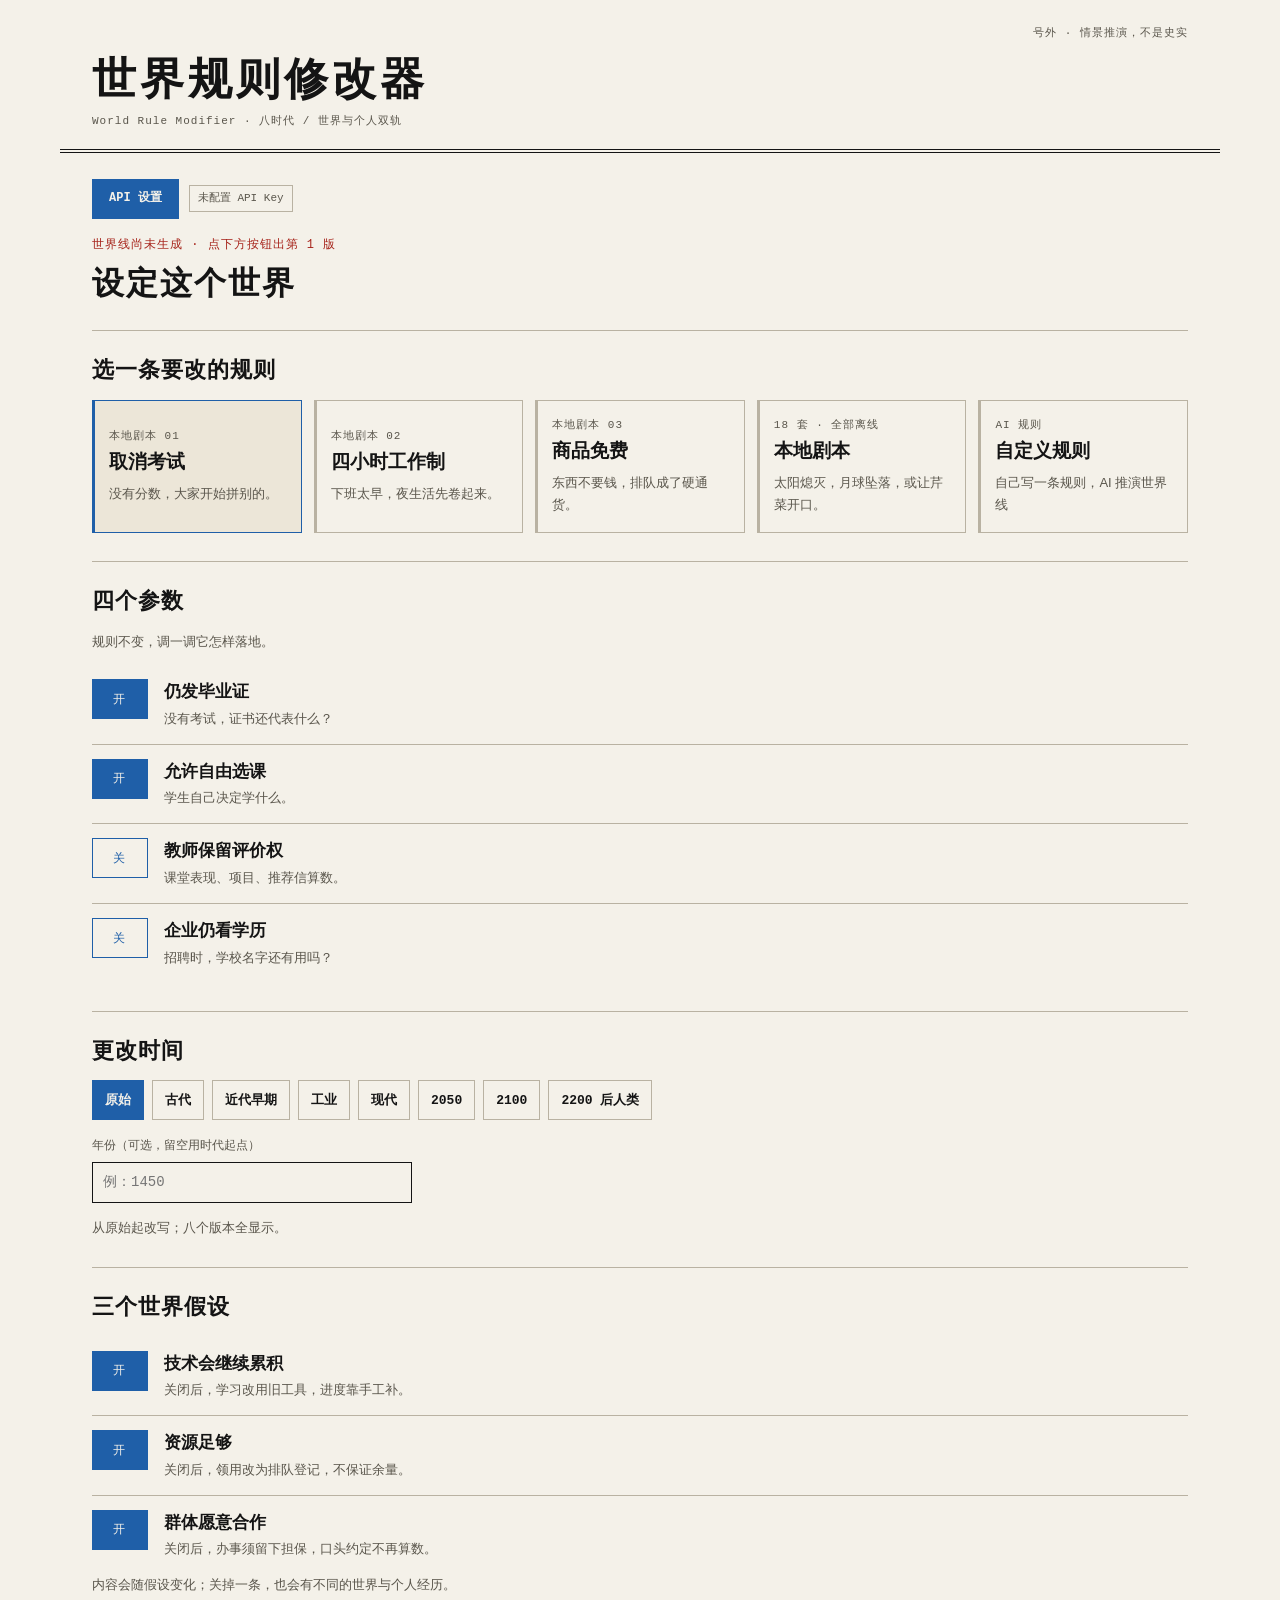
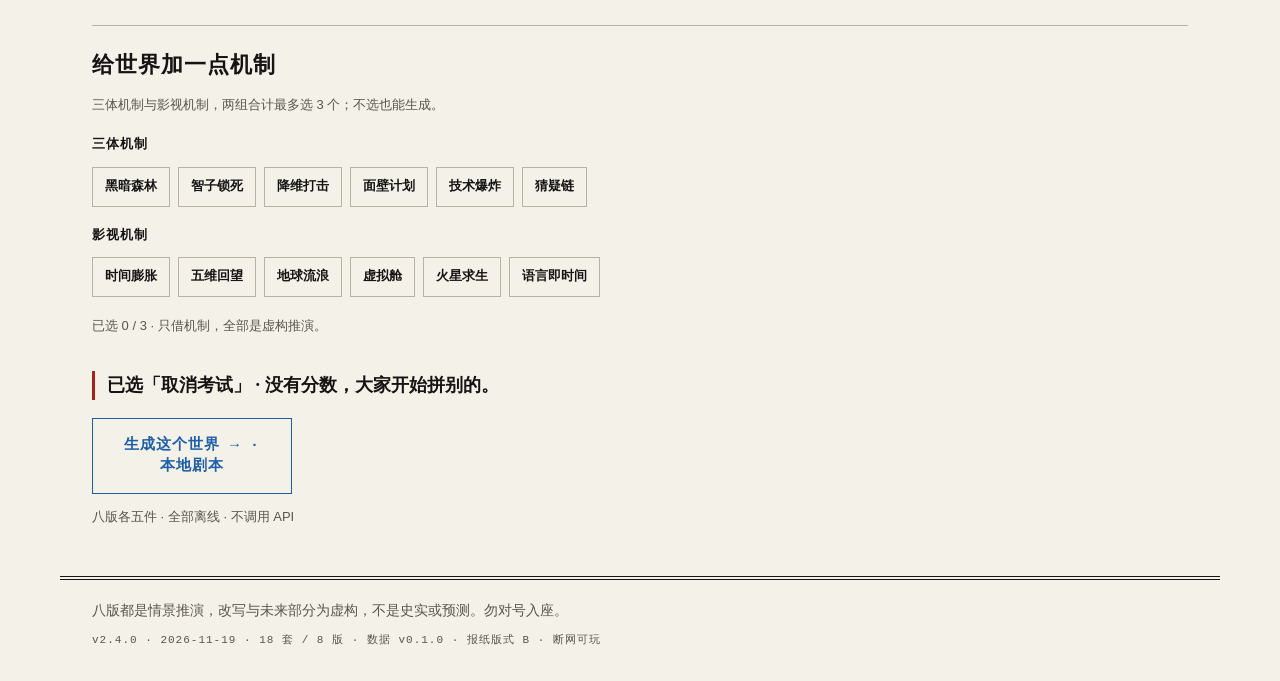
==== commit 5dc2ff0d: "v2.4.0：八版十八套全量版。8时代(原始/古代/近代早期/工业/现代/2050/2100/2200后人类)×18套本地剧本×每章5卡(3世界+2个人:成年学习/成年恋爱)=720卡,只显示chan" ====
--- a/index.html
+++ b/index.html
@@ -3,17 +3,22 @@
 <head>
 <meta charset="UTF-8">
 <meta name="viewport" content="width=device-width, initial-scale=1, viewport-fit=cover">
-<title>世界规则修改器 · 一屏一章</title>
-<meta name="description" content="选一条现实规则，调四个参数，设三个世界假设，生成一条从原始到现代的分版长河：一屏一章，只看被改写的大事，点卡片看细节。AI 走站点公共代理，访客免填 Key，也可写自定义规则、指定干预时间。情景推演，不是史实。">
+<title>世界规则修改器 · 八时代双轨长河</title>
+<meta name="description" content="18 套本地剧本，8 个时代，从原始到 2200 后人类。改一条规则，看每版 3 件世界大事与 2 件个人小事：报纸一屏一章，点卡片读细节，生成世界线海报。可填自己的 API Key 推演自定义规则。情景推演，不是史实。">
 <link rel="icon" href="data:,">
 <link rel="stylesheet" href="styles.css?v=2.4.0">
 <script defer src="world-rule/data.js?v=2.4.0"></script>
 <script defer src="world-rule/engine.js?v=2.4.0"></script>
 <script defer src="chapters.js?v=2.4.0"></script>
+<script defer src="presets-a.js?v=2.4.0"></script>
+<script defer src="presets-b.js?v=2.4.0"></script>
+<script defer src="presets-c.js?v=2.4.0"></script>
+<script defer src="presets.js?v=2.4.0"></script>
 <script defer src="version.js?v=2.4.0"></script>
 <script defer src="ai.js?v=2.4.0"></script>
 <script defer src="setup.js?v=2.4.0"></script>
 <script defer src="chapter.js?v=2.4.0"></script>
+<script defer src="chapter-poster.js?v=2.4.0"></script>
 <script defer src="app.js?v=2.4.0"></script>
 </head>
 <body>
@@ -22,7 +27,7 @@
   <div class="issue mono">号外 · 情景推演，不是史实</div>
   <div class="brand">
     <h1>世界规则修改器</h1>
-    <div class="latin mono">World Rule Modifier · 一屏一章</div>
+    <div class="latin mono">World Rule Modifier · 八时代 / 世界与个人双轨</div>
   </div>
 </header>
 
@@ -30,8 +35,8 @@
 
   <section id="setup" class="setup" aria-labelledby="setupTitle">
     <div class="setup-tools">
-      <span id="apiPill" class="api-pill mono">公共 AI 代理 · 检测中…</span>
-      <span class="note proxy-note">AI 由站点公共代理提供，访客免填 Key；代理不可用时内置规则仍可走本地模板。</span>
+      <button id="apiSettingsBtn" class="line-btn" type="button">API 设置</button>
+      <span id="apiPill" class="api-pill mono">未配置 API Key</span>
     </div>
     <p id="setupVersion" class="setup-ver mono" aria-live="polite"></p>
     <h2 id="setupTitle" class="page-title" tabindex="-1">设定这个世界</h2>
@@ -40,6 +45,15 @@
       <h3 class="block-head">选一条要改的规则</h3>
       <div id="ruleCards" class="rule-cards" role="group" aria-label="选择规则"></div>
     </div>
+
+    <section id="presetDesk" class="setup-block" aria-labelledby="presetTitle" hidden>
+      <div class="block-toolbar">
+        <h3 id="presetTitle" class="block-head">挑一套本地剧本</h3>
+        <button id="randomPreset" class="line-btn" type="button">随机组合</button>
+      </div>
+      <p class="note">18 套剧本，断网也能读。选定后仍可调整参数、假设与干预时间。</p>
+      <div id="presetCards" class="preset-cards" role="group" aria-label="选择本地剧本"></div>
+    </section>
 
     <div id="customDesk" class="setup-block" hidden>
       <h3 class="block-head">自定义规则</h3>
@@ -74,11 +88,29 @@
     <div class="setup-block">
       <h3 class="block-head">三个世界假设</h3>
       <div id="assumeToggles" class="switch-list" role="group" aria-label="世界假设"></div>
-      <p class="note">假设决定规则能改到长河的哪一段；关掉一条，对应的改写会落空。</p>
-    </div>
-
-    <button id="aiGenerateBtn" class="generate" type="button">用 AI 生成这个世界 →</button>
-    <button id="localBtn" class="generate generate-local" type="button">本地模板</button>
+      <p class="note">内容会随假设变化；关掉一条，也会有不同的世界与个人经历。</p>
+    </div>
+
+    <div id="mechanismBlock" class="setup-block">
+      <h3 class="block-head">给世界加一点机制</h3>
+      <p class="note">三体机制与影视机制，两组合计最多选 3 个；不选也能生成。</p>
+      <div class="mechanism-group">
+        <h4 class="mechanism-title mono">三体机制</h4>
+        <div id="trisolaranChoices" class="mechanism-choices" role="group" aria-label="三体机制"></div>
+      </div>
+      <div class="mechanism-group">
+        <h4 class="mechanism-title mono">影视机制</h4>
+        <div id="filmChoices" class="mechanism-choices" role="group" aria-label="影视机制"></div>
+      </div>
+      <p id="mechanismNote" class="note" aria-live="polite">两组合计最多 3 个。</p>
+    </div>
+
+    <p id="selectedPreset" class="selected-preset" aria-live="polite"></p>
+    <div class="generate-actions">
+      <button id="aiGenerateBtn" class="generate" type="button">用 AI 生成这个世界 →</button>
+      <button id="localBtn" class="generate generate-local" type="button">本地模板</button>
+      <button id="regenBtn" class="line-btn" type="button" hidden>重新生成</button>
+    </div>
     <p id="genNote" class="note gen-note" aria-live="polite"></p>
     <button id="fallbackBtn" class="line-btn fallback-btn" type="button" hidden>改用内置规则</button>
     <p id="appError" class="error" role="alert" hidden></p>
@@ -86,11 +118,16 @@
 
   <section id="chapter" class="chapter" aria-labelledby="chapterName" hidden>
     <div class="chapter-top">
-      <span id="chapterRun" class="chapter-run mono"></span>
-      <span id="chapterNo" class="chapter-no mono"></span>
-      <span id="chapterSource" class="chapter-source mono"></span>
-      <button id="regenBtn" class="line-btn" type="button" hidden>重新生成</button>
+      <div class="chapter-identity">
+        <span id="chapterRun" class="chapter-run mono"></span>
+        <span id="chapterNo" class="chapter-no mono"></span>
+      </div>
+      <div class="chapter-context">
+        <span id="chapterRule" class="chapter-rule"></span>
+        <span id="chapterSource" class="chapter-source mono"></span>
+      </div>
       <button id="editAssumptions" class="line-btn" type="button">修改假设</button>
+      <p id="chapterIntervention" class="chapter-intervention mono" hidden></p>
     </div>
 
     <div class="chapter-main">
@@ -99,21 +136,38 @@
         <div class="chapter-headtext">
           <h2 id="chapterName" class="chapter-name" tabindex="-1"></h2>
           <p id="chapterSubtitle" class="chapter-subtitle"></p>
-          <p id="chapterSpan" class="chapter-span mono"></p>
-          <p id="chapterCount" class="chapter-count mono"></p>
-          <p id="chapterIntervention" class="chapter-intervention mono" hidden></p>
+          <div class="chapter-caption">
+            <p id="chapterSpan" class="chapter-span mono"></p>
+            <p id="chapterCount" class="chapter-count mono"></p>
+          </div>
           <p id="chapterRecap" class="chapter-recap" hidden></p>
-          <p id="chapterPersonal" class="chapter-personal" hidden></p>
         </div>
       </div>
 
-      <div id="chapterBody" class="chapter-cards" data-count="0"></div>
+      <div id="chapterBody" class="chapter-cards" data-count="0">
+        <section id="worldSection" class="track-section track-world" data-track="world" aria-labelledby="worldTrackTitle">
+          <div class="track-heading">
+            <h3 id="worldTrackTitle" class="track-title">世界大事</h3>
+            <span class="track-caption mono">公共版 / WORLD</span>
+          </div>
+          <div id="worldCards" class="track-cards"></div>
+        </section>
+        <section id="personalSection" class="track-section track-personal" data-track="personal" aria-labelledby="personalTrackTitle">
+          <div class="track-heading">
+            <h3 id="personalTrackTitle" class="track-title">个人小事</h3>
+            <p id="chapterPersonal" class="chapter-personal" hidden></p>
+            <span class="track-caption mono">私人版 / PERSONAL</span>
+          </div>
+          <div id="personalCards" class="track-cards"></div>
+        </section>
+      </div>
     </div>
 
     <nav class="chapter-nav" aria-label="章节导航">
       <button id="prevChapter" class="nav-btn" type="button">← 上一版</button>
-      <div id="chapterDots" class="chapter-dots" role="group" aria-label="章节圆点"></div>
+      <div id="chapterDots" class="chapter-dots" role="group" aria-label="八时代章节圆点"></div>
       <button id="nextChapter" class="nav-btn" type="button">下一版 →</button>
+      <button id="posterBtn" class="nav-btn poster-btn" type="button">生成海报</button>
     </nav>
   </section>
 
@@ -140,6 +194,70 @@
   </div>
 </div>
 
+<div id="posterOverlay" class="overlay" hidden>
+  <div class="overlay-backdrop" data-close="1"></div>
+  <div class="overlay-panel poster-panel" role="dialog" aria-modal="true" aria-labelledby="posterTitle" tabindex="-1">
+    <button id="posterClose" class="ov-close" type="button" aria-label="关闭海报">×</button>
+    <h3 id="posterTitle" class="ov-title">这条世界线，留一份号外</h3>
+    <div id="posterPreview" class="poster-preview" aria-label="世界线海报预览"></div>
+    <button id="posterDownload" class="line-btn" type="button">下载 PNG</button>
+    <p id="posterMsg" class="note" role="status" aria-live="polite"></p>
+  </div>
+</div>
+
+<div id="apiOverlay" class="overlay" hidden>
+  <div class="overlay-backdrop" data-close="1"></div>
+  <div class="overlay-panel api-panel" role="dialog" aria-modal="true" aria-labelledby="apiTitle">
+    <button id="apiClose" class="ov-close" type="button" aria-label="关闭">×</button>
+    <h3 id="apiTitle" class="ov-title">API 设置</h3>
+    <p class="note api-honest">Key 只存在你自己的浏览器里，不上传我们的服务器；但浏览器端调用仍有泄露风险，建议用临时 Key，演示完吊销。</p>
+
+    <div class="api-field">
+      <label class="api-label mono" for="apiProvider">服务商</label>
+      <select id="apiProvider" class="api-input">
+        <option value="openai-compatible">OpenAI 兼容（默认）</option>
+        <option value="custom">自定义（OpenAI 协议）</option>
+      </select>
+    </div>
+    <div class="api-field">
+      <label class="api-label mono" for="apiBaseUrl">Base URL</label>
+      <input id="apiBaseUrl" class="api-input" type="text" spellcheck="false" placeholder="https://api.deepseek.com/v1">
+    </div>
+    <div class="api-field">
+      <label class="api-label mono" for="apiKey">API Key</label>
+      <div class="api-keyrow">
+        <input id="apiKey" class="api-input" type="password" autocomplete="off" spellcheck="false" placeholder="sk-…">
+        <button id="apiKeyToggle" class="mini-btn mono" type="button">显示</button>
+        <button id="apiKeyClear" class="mini-btn mono" type="button">清除</button>
+      </div>
+    </div>
+    <div class="api-field">
+      <label class="api-label mono" for="apiModel">模型</label>
+      <div class="api-keyrow">
+        <select id="apiModel" class="api-input"></select>
+        <input id="apiModelManual" class="api-input" type="text" spellcheck="false" hidden>
+        <button id="apiRefreshModels" class="mini-btn mono" type="button">刷新模型列表</button>
+      </div>
+      <p id="apiModelNote" class="note"></p>
+    </div>
+    <div class="api-field">
+      <label class="api-label mono" for="apiTemp">温度 <span id="apiTempVal" class="mono">0.8</span></label>
+      <input id="apiTemp" class="api-range" type="range" min="0" max="1.5" step="0.1" value="0.8">
+    </div>
+    <label class="api-check">
+      <input id="apiRemember" type="checkbox">
+      <span>仅本次会话（关浏览器即忘，不写 localStorage）</span>
+    </label>
+
+    <div class="api-actions">
+      <button id="apiTest" class="mini-btn mono" type="button">测试连接</button>
+      <button id="apiSave" class="line-btn" type="button">保存到本机</button>
+    </div>
+    <p id="apiTestMsg" class="api-testmsg mono" aria-live="polite"></p>
+    <p class="note">Key 只保存在浏览器；公共电脑勿用；泄露请吊销。</p>
+  </div>
+</div>
+
 <footer>
   <p id="disclaimer" class="disclaimer"></p>
   <p class="colophon mono"><span id="metaVersion"></span> · 报纸版式 B · 断网可玩</p>
--- a/styles.css
+++ b/styles.css
@@ -1,8 +1,3 @@
-/* 世界规则修改器 · B 报纸/编辑部版式 · 一屏一章
-   纸 #F4F1E9 / 墨 #141414 / 细线 #B9B2A2 / 编辑强调深红 #A6231A / 交互蓝 #1F5FA8。
-   0 圆角 / 0 阴影 / 0 渐变 / 0 emoji；宋体标题 + 等宽数据。
-   章节页 height:100dvh + overflow:hidden，不许滚动；字号 clamp，文字宁短勿溢。 */
-
 :root {
   --paper: #F4F1E9;
   --paper-2: #ECE6D8;
@@ -12,922 +7,418 @@
   --muted-2: #6B665A;
   --rule: #B9B2A2;
   --accent: #A6231A;
-  --accent-2: #1F3A5F;
   --action: #1F5FA8;
   --action-hover: #174A82;
   --action-press: #123B68;
-
   --font-serif: "Source Han Serif SC", "Noto Serif CJK SC", "Songti SC", SimSun, serif;
   --font-mono: "IBM Plex Mono", "JetBrains Mono", Consolas, monospace;
   --font-sans: "Source Han Sans SC", "Noto Sans CJK SC", "Microsoft YaHei", sans-serif;
-
-  --max: 880px;
-  --gutter: 24px;
+  --max: 1160px;
+  --gutter: 32px;
   --hairline: 1px solid var(--rule);
-  --heavy: 3px solid var(--ink);
   --double: 4px double var(--ink);
 }
 
 * { box-sizing: border-box; }
-
-html {
-  -webkit-text-size-adjust: 100%;
-  scrollbar-color: var(--ink) var(--paper-2);
-  scrollbar-width: thin;
-}
-
-body {
-  margin: 0;
-  background: var(--paper);
-  color: var(--ink);
-  font: 16px/1.75 var(--font-serif);
-}
-
+html { -webkit-text-size-adjust: 100%; scrollbar-color: var(--ink) var(--paper-2); scrollbar-width: thin; }
+body { margin: 0; background: var(--paper); color: var(--ink); font: 16px/1.7 var(--font-serif); }
 [hidden] { display: none !important; }
-
+button, input, select, textarea { border-radius: 0; }
+button { touch-action: manipulation; }
 ::selection { background: var(--accent); color: var(--paper); }
-
-::-webkit-scrollbar { width: 10px; height: 10px; }
-::-webkit-scrollbar-track { background: var(--paper-2); }
-::-webkit-scrollbar-thumb { background: var(--ink); border: 2px solid var(--paper-2); }
-::-webkit-scrollbar-thumb:hover { background: var(--accent); }
-
 .mono { font-family: var(--font-mono); }
-
-.note {
-  margin: 0;
-  font: 12px/1.7 var(--font-sans);
-  color: var(--muted);
-}
-
-.error {
-  margin: 0;
-  padding: 10px 0;
-  font: 14px/1.6 var(--font-serif);
-  color: var(--accent);
-}
-
-button:focus-visible,
-summary:focus-visible,
-[role="button"]:focus-visible {
+.note { margin: 0; font: 13px/1.7 var(--font-sans); color: var(--muted); }
+.error { margin: 0; padding: 10px 0; font: 14px/1.6 var(--font-serif); color: var(--accent); }
+button:focus-visible, input:focus-visible, select:focus-visible, [role="button"]:focus-visible {
   outline: 2px solid var(--action);
   outline-offset: 2px;
 }
-
 [tabindex="-1"]:focus { outline: none; }
 
-/* ---------- 报头 ---------- */
-
-header.masthead {
-  max-width: var(--max);
-  margin: 0 auto;
-  padding: 20px var(--gutter) 14px;
-  border-bottom: var(--double);
-}
-
-.issue {
-  font-size: 11px;
-  letter-spacing: 1px;
-  color: var(--muted);
-  text-align: right;
-}
-
-.brand h1 {
-  margin: 2px 0 0;
-  font: 700 30px/1.3 var(--font-serif);
-  letter-spacing: 4px;
-}
-
-.latin {
-  font-size: 11px;
-  letter-spacing: 1px;
-  color: var(--muted);
-}
-
-main {
-  max-width: var(--max);
-  margin: 0 auto;
-  padding: 0 var(--gutter);
-}
-
-/* ---------- 第 1 页 · 设定 ---------- */
-
-.setup { padding: 28px 0 48px; }
-
-.setup-ver {
-  margin: 0 0 6px;
-  font-size: 12px;
-  color: var(--accent);
-  letter-spacing: 1px;
-}
-
-.page-title {
-  margin: 0 0 24px;
-  font: 700 26px/1.4 var(--font-serif);
-  letter-spacing: 2px;
-}
-
-.setup-block {
-  padding: 18px 0 22px;
-  border-top: var(--hairline);
-}
-
-.block-head {
-  margin: 0 0 12px;
-  font: 700 18px/1.4 var(--font-serif);
-  letter-spacing: 1px;
-}
-
-.rule-cards {
-  display: grid;
-  grid-template-columns: repeat(3, 1fr);
-  gap: 12px;
-  margin-top: 12px;
-}
-
-.rule-card {
+/* 报头与可滚动的设定页 */
+header.masthead { max-width: var(--max); margin: 0 auto; padding: 24px var(--gutter) 18px; border-bottom: var(--double); }
+.issue { color: var(--muted); font-size: 11px; letter-spacing: 1px; text-align: right; }
+.brand h1 { margin: 8px 0 4px; font: 700 44px/1.3 var(--font-serif); letter-spacing: 4px; }
+.latin { font-size: 11px; letter-spacing: 1px; color: var(--muted); }
+main { max-width: var(--max); margin: 0 auto; padding: 0 var(--gutter); }
+.setup { padding: 26px 0 48px; }
+.setup-tools { display: flex; align-items: center; flex-wrap: wrap; gap: 10px; margin-bottom: 16px; }
+.setup-ver { margin: 0 0 6px; color: var(--accent); font-size: 12px; letter-spacing: 1px; }
+.page-title { margin: 0 0 24px; font: 700 32px/1.4 var(--font-serif); letter-spacing: 2px; }
+.setup-block { padding: 24px 0 28px; border-top: var(--hairline); }
+.block-head { margin: 0 0 14px; font: 700 22px/1.4 var(--font-serif); letter-spacing: 1px; }
+.block-toolbar { display: flex; align-items: center; justify-content: space-between; gap: 16px; margin-bottom: 12px; }
+.block-toolbar .block-head { margin-bottom: 0; }
+.api-pill { max-width: 100%; padding: 3px 8px; border: var(--hairline); color: var(--muted); font-size: 11px; overflow-wrap: anywhere; }
+
+.rule-cards { display: grid; grid-template-columns: repeat(5, minmax(0, 1fr)); gap: 12px; margin-top: 12px; }
+.rule-card, .preset-card {
   display: block;
+  min-width: 0;
   width: 100%;
-  padding: 12px 14px;
+  padding: 16px 14px;
+  background: var(--paper);
+  border: var(--hairline);
+  border-left: 3px solid var(--rule);
+  color: var(--ink);
+  font-family: var(--font-serif);
   text-align: left;
-  background: var(--paper);
-  border: 1px solid var(--rule);
-  border-left: 3px solid var(--rule);
-  border-radius: 0;
   cursor: pointer;
-  font-family: var(--font-serif);
-  color: var(--ink);
-}
-
-.rule-card:hover { border-color: var(--ink); }
-
-.rule-card.is-on {
-  border-color: var(--ink);
-  border-left-color: var(--accent);
+}
+.rule-card:hover, .preset-card:hover { border-color: var(--action); }
+.rule-card.is-on, .preset-card.is-on, .preset-card[aria-pressed="true"] {
   background: var(--paper-2);
-}
-
-.rule-cat {
-  display: block;
-  font-size: 11px;
-  color: var(--muted);
-  letter-spacing: 1px;
-}
-
-.rule-title {
-  display: block;
-  margin: 4px 0 6px;
-  font-size: 17px;
-  line-height: 1.4;
-}
-
-.rule-premise {
-  display: block;
-  font: 12px/1.7 var(--font-sans);
-  color: var(--muted);
-}
-
-.switch-list { margin-top: 10px; }
-
-.switch-row {
-  display: flex;
-  align-items: flex-start;
-  gap: 14px;
-  padding: 10px 0;
-}
-
+  border-color: var(--action);
+  border-left: 3px solid var(--action);
+}
+.rule-cat, .preset-cat, .preset-meta { display: block; font-size: 11px; color: var(--muted); letter-spacing: 1px; }
+.rule-title, .preset-title { display: block; margin: 6px 0 8px; font: 700 19px/1.4 var(--font-serif); }
+.rule-premise, .preset-desc, .preset-hook { display: block; font: 13px/1.7 var(--font-sans); color: var(--muted); }
+.preset-cards { display: grid; grid-template-columns: repeat(3, minmax(0, 1fr)); gap: 14px; margin-top: 18px; }
+.preset-card { padding: 18px; }
+.preset-card strong { display: block; font: 700 20px/1.4 var(--font-serif); }
+.preset-card p { margin: 8px 0 0; }
+.selected-preset { margin: 6px 0 18px; padding-left: 12px; border-left: 3px solid var(--accent); font: 600 18px/1.6 var(--font-serif); }
+.selected-preset:empty { display: none; }
+
+.switch-list { margin-top: 12px; }
+.switch-row { display: flex; align-items: flex-start; gap: 16px; padding: 14px 0; }
 .switch-row + .switch-row { border-top: var(--hairline); }
-
-.switch {
-  flex: 0 0 auto;
-  width: 52px;
-  height: 28px;
-  margin-top: 2px;
-  padding: 0;
-  background: var(--paper);
-  border: 1px solid var(--ink);
-  border-radius: 0;
-  cursor: pointer;
-}
-
-.switch-state {
-  font-size: 12px;
-  color: var(--ink);
-  letter-spacing: 2px;
-}
-
-.switch.is-on { background: var(--ink); }
-.switch.is-on .switch-state { color: var(--paper); }
-
+.switch { flex: 0 0 auto; width: 56px; min-height: 40px; padding: 0; border: 1px solid var(--action); background: var(--paper); color: var(--action); cursor: pointer; }
+.switch-state { font-size: 12px; letter-spacing: 2px; }
+.switch.is-on { background: var(--action); color: var(--paper); }
 .switch-text { min-width: 0; }
-
-.switch-label {
-  display: block;
-  font: 600 15px/1.5 var(--font-serif);
-}
-
-.switch-note {
-  display: block;
-  font: 12px/1.7 var(--font-sans);
-  color: var(--muted);
-}
-
-.generate {
-  display: block;
-  width: 100%;
-  margin-top: 26px;
-  padding: 13px 22px;
-  background: var(--action);
-  color: var(--paper);
-  border: 0;
-  border-radius: 0;
-  font: 600 14px/1.4 var(--font-mono);
-  letter-spacing: 2px;
-  cursor: pointer;
-}
-
-.generate:hover { background: var(--action-hover); }
-.generate:active { background: var(--action-press); transform: translateY(1px); }
-
-/* ---------- 第 2–6 页 · 一屏一章 ---------- */
-
-body.on-chapter { overflow: hidden; }
-body.on-chapter header.masthead,
-body.on-chapter footer { display: none; }
-body.on-chapter main { max-width: none; margin: 0; padding: 0; }
-
-.chapter {
-  height: 100vh;
-  height: 100dvh;
-  overflow: hidden;
-  display: grid;
-  grid-template-rows: auto 1fr auto;
-  padding: 24px 40px calc(24px + env(safe-area-inset-bottom));
-  gap: 16px;
-}
-
-.chapter-top {
-  display: flex;
-  align-items: center;
-  gap: 14px;
-  padding-bottom: 10px;
-  border-bottom: var(--double);
-}
-
-.chapter-run {
-  font-size: clamp(11px, 1vw, 13px);
-  color: var(--accent);
-  letter-spacing: 1px;
-}
-
-.chapter-no {
-  font-size: clamp(11px, 1vw, 13px);
-  color: var(--muted);
-  letter-spacing: 1px;
-}
-
-.line-btn {
-  margin-left: auto;
-  padding: 7px 14px;
-  background: var(--action);
-  color: var(--paper);
-  border: 0;
-  border-radius: 0;
-  font: 600 12px/1.4 var(--font-mono);
-  letter-spacing: 1px;
-  cursor: pointer;
-}
-
-.line-btn:hover { background: var(--action-hover); }
-.line-btn:active { background: var(--action-press); transform: translateY(1px); }
-
-.chapter-main {
-  display: grid;
-  grid-template-rows: auto 1fr;
-  gap: 16px;
-  min-height: 0;
-}
-
-.chapter-title {
-  display: flex;
-  align-items: center;
-  gap: clamp(16px, 3vw, 36px);
-  min-height: 0;
-}
-
-.chapter-bignum {
-  flex: 0 0 auto;
-  font: 700 clamp(96px, 17vw, 240px)/0.85 var(--font-serif);
-  letter-spacing: -0.02em;
-  color: transparent;
-  -webkit-text-stroke: 2px var(--ink);
-  user-select: none;
-}
-
-@supports not (-webkit-text-stroke: 1px black) {
-  .chapter-bignum { color: var(--rule); }
-}
-
-.chapter-headtext { min-width: 0; }
-
-.chapter-name {
-  margin: 0;
-  font: 700 clamp(22px, 3vw, 34px)/1.25 var(--font-serif);
-  letter-spacing: 3px;
-}
-
-.chapter-subtitle {
-  margin: 4px 0 0;
-  font: 600 clamp(13px, 1.4vw, 17px)/1.5 var(--font-serif);
-  color: var(--muted);
-}
-
-.chapter-span {
-  margin: 2px 0 0;
-  font-size: clamp(9px, 0.9vw, 12px);
-  color: var(--muted);
-}
-
-.chapter-count {
-  margin: 6px 0 0;
-  font-size: clamp(10px, 1vw, 12px);
-  color: var(--accent);
-  letter-spacing: 1px;
-}
-
-/* 卡片区：3 件 3 列，4 件 2×2，2 件 2 列；手机单列均分 */
-
-.chapter-cards {
-  display: grid;
-  grid-auto-rows: 1fr;
-  gap: 14px;
-  min-height: 0;
-}
-
-.chapter-cards[data-count="2"] { grid-template-columns: repeat(2, 1fr); }
-.chapter-cards[data-count="3"] { grid-template-columns: repeat(3, 1fr); }
-.chapter-cards[data-count="4"] { grid-template-columns: repeat(2, 1fr); }
-
-.chapter-empty {
-  grid-column: 1 / -1;
-  display: flex;
-  flex-direction: column;
-  align-items: center;
-  justify-content: center;
-  gap: 8px;
-  border: 1px dashed var(--rule);
-  color: var(--muted);
-}
-
-.chapter-empty-title {
-  margin: 0;
-  font: 700 clamp(18px, 2.4vw, 26px)/1.4 var(--font-serif);
-  letter-spacing: 2px;
-}
-
-.chapter-empty-note {
-  margin: 0;
-  font-size: clamp(11px, 1.1vw, 13px);
-}
-
-/* 事件卡：左「原来」灰纸斜线，右「现在」纸色 + 3px 深红右边 */
-
-.ev-card {
-  position: relative;
-  min-height: 0;
-  overflow: hidden;
-  display: grid;
-  grid-template-rows: auto 1fr;
-  background: var(--paper);
-  border: 1px solid var(--rule);
-  cursor: pointer;
-  animation: cardIn 260ms ease-out backwards;
-}
-
-.ev-card:hover { border-color: var(--ink); }
-
-.ev-top {
-  display: flex;
-  align-items: baseline;
-  gap: 8px;
-  padding: 8px 10px 6px;
-  border-bottom: 1px solid var(--rule);
-}
-
-.ev-year {
-  font-size: clamp(9px, 0.8vw, 11px);
-  color: var(--muted);
-  white-space: nowrap;
-}
-
-.ev-title {
-  margin: 0;
-  font: 700 clamp(13px, 1.25vw, 17px)/1.3 var(--font-serif);
-  letter-spacing: 1px;
-}
-
-.ev-domain {
-  padding: 0 5px;
-  font-size: clamp(9px, 0.8vw, 11px);
-  border: 1px solid var(--rule);
-  color: var(--muted);
-  white-space: nowrap;
-}
-
-.stamp {
-  padding: 1px 8px;
-  font: 600 clamp(9px, 0.8vw, 11px)/1.6 var(--font-mono);
-  letter-spacing: 1px;
-  border: 1px solid var(--rule);
-  color: var(--muted);
-  background: var(--paper);
-}
-
-.stamp-change {
-  border-color: var(--accent);
-  color: var(--accent);
-}
-
-.ev-card .stamp-change {
-  position: absolute;
-  top: 6px;
-  right: 8px;
-  z-index: 2;
-}
-
-.ev-halves {
-  display: grid;
-  grid-template-columns: 1fr 1fr;
-  min-height: 0;
-}
-
-.ev-before,
-.ev-now {
-  min-height: 0;
-  overflow: hidden;
-  padding: 8px 10px;
-}
-
-.ev-before {
-  background-color: var(--paper-before);
-  background-image: url("data:image/svg+xml,%3Csvg xmlns='http://www.w3.org/2000/svg' width='8' height='8'%3E%3Cpath d='M-2 2 L2 -2 M0 8 L8 0 M6 10 L10 6' stroke='%23B9B2A2' stroke-width='0.6' opacity='0.45'/%3E%3C/svg%3E");
-  border-right: 1px solid var(--rule);
-}
-
-.ev-now { border-right: 3px solid var(--accent); }
-
-.ev-half-label {
-  display: flex;
-  justify-content: space-between;
-  align-items: baseline;
-  gap: 6px;
-  margin-bottom: 4px;
-  font-size: clamp(9px, 0.8vw, 11px);
-  letter-spacing: 2px;
-  color: var(--muted);
-}
-
-.ev-more {
-  font-size: clamp(9px, 0.8vw, 11px);
-  letter-spacing: 0;
-  color: var(--action);
-  white-space: nowrap;
-}
-
-.ev-text {
-  margin: 0;
-  font: clamp(11px, 1vw, 14px)/1.55 var(--font-serif);
-}
-
-.ev-before .ev-text { color: var(--muted-2); }
-
-.kw {
-  color: var(--accent);
-  font-style: normal;
-  font-weight: 700;
-}
-
-/* 翻页与卡片入场（只播一次：节点每次翻版重建） */
-
-.chapter.turn-next { animation: turnNext 300ms ease-out; }
-.chapter.turn-prev { animation: turnPrev 300ms ease-out; }
-
-@keyframes turnNext {
-  from { transform: translateX(48px); opacity: 0.35; }
-  to { transform: translateX(0); opacity: 1; }
-}
-
-@keyframes turnPrev {
-  from { transform: translateX(-48px); opacity: 0.35; }
-  to { transform: translateX(0); opacity: 1; }
-}
-
-@keyframes cardIn {
-  from { opacity: 0; transform: translateY(12px); }
-  to { opacity: 1; transform: none; }
-}
-
-@media (prefers-reduced-motion: reduce) {
-  .chapter.turn-next,
-  .chapter.turn-prev,
-  .ev-card { animation: none; }
-}
-
-/* 底部导航（grid 第三行，不再 fixed） */
-
-.chapter-nav {
-  display: flex;
-  align-items: center;
-  justify-content: center;
-  gap: 16px;
-  padding-top: 12px;
-  border-top: var(--double);
-}
-
-.nav-btn {
-  padding: 9px 16px;
-  background: var(--action);
-  color: var(--paper);
-  border: 0;
-  border-radius: 0;
-  font: 600 12px/1.4 var(--font-mono);
-  letter-spacing: 1px;
-  cursor: pointer;
-}
-
-.nav-btn:hover { background: var(--action-hover); }
-.nav-btn:active { background: var(--action-press); transform: translateY(1px); }
-
-.nav-btn:disabled {
-  background: var(--paper-2);
-  color: var(--muted);
-  border: 1px solid var(--rule);
-  cursor: default;
-  transform: none;
-}
-
-.chapter-dots {
-  display: flex;
-  gap: 8px;
-}
-
-.dot {
-  width: 14px;
-  height: 14px;
-  padding: 0;
-  background: var(--paper);
-  border: 1px solid var(--ink);
-  border-radius: 0;
-  cursor: pointer;
-}
-
-.dot.is-on {
-  background: var(--accent);
-  border-color: var(--accent);
-}
-
-/* 左侧锯齿裂痕：只在章节页出现 */
-
-.rift { display: none; }
-
-body.on-chapter .rift {
-  display: block;
-  position: fixed;
-  left: 0;
-  top: 0;
-  bottom: 0;
-  width: 18px;
-  background: var(--accent);
-  z-index: 40;
-  pointer-events: none;
-  clip-path: polygon(
-    0 0, 100% 0, 55% 5%, 95% 9%, 40% 15%, 100% 21%,
-    50% 27%, 90% 33%, 35% 40%, 100% 46%, 55% 52%,
-    95% 58%, 40% 64%, 100% 71%, 50% 77%, 90% 83%,
-    35% 90%, 100% 95%, 60% 100%, 0 100%
-  );
-}
-
-/* 事件详情浮层：fixed，不撑高页面 */
-
-.overlay {
-  position: fixed;
-  inset: 0;
-  z-index: 60;
-  display: flex;
-  align-items: center;
-  justify-content: center;
-  padding: 20px;
-}
-
-.overlay-backdrop {
-  position: absolute;
-  inset: 0;
-  background: rgba(20, 20, 20, 0.55);
-}
-
-.overlay-panel {
-  position: relative;
-  width: min(560px, 100%);
-  max-height: calc(100vh - 40px);
-  max-height: calc(100dvh - 40px);
-  overflow: auto;
-  background: var(--paper);
-  border: 3px solid var(--ink);
-  padding: 22px 24px;
-}
-
-.ov-close {
-  position: absolute;
-  top: 8px;
-  right: 8px;
-  width: 32px;
-  height: 32px;
-  padding: 0;
-  background: var(--paper);
-  border: 1px solid var(--ink);
-  border-radius: 0;
-  font: 16px/1 var(--font-mono);
-  color: var(--ink);
-  cursor: pointer;
-}
-
-.ov-close:hover {
-  background: var(--accent);
-  border-color: var(--accent);
-  color: var(--paper);
-}
-
-.ov-meta {
-  margin: 0 0 6px;
-  font-size: 11px;
-  color: var(--muted);
-  letter-spacing: 1px;
-}
-
-.ov-title {
-  margin: 0 0 10px;
-  font: 700 22px/1.4 var(--font-serif);
-  letter-spacing: 2px;
-}
-
-.ov-fiction {
-  display: inline-block;
-  margin: 0 0 10px;
-  padding: 4px 8px;
-  font-size: 11px;
-  color: var(--accent);
-  border: 1px dashed var(--accent);
-}
-
-.ov-detail {
-  margin: 0 0 14px;
-  font: 15px/1.9 var(--font-serif);
-}
-
-.ov-why,
-.ov-chain {
-  margin-top: 10px;
-  padding-top: 10px;
-  border-top: 1px solid var(--rule);
-}
-
-.ov-label {
-  display: block;
-  margin-bottom: 4px;
-  font-size: 11px;
-  color: var(--muted);
-  letter-spacing: 2px;
-}
-
-.ov-why p,
-.ov-chain p {
-  margin: 0;
-  font: 14px/1.8 var(--font-serif);
-}
-
-.ov-chain p { color: var(--muted); }
-
-/* ---------- 页脚 ---------- */
-
-footer {
-  max-width: var(--max);
-  margin: 0 auto;
-  padding: 16px var(--gutter) 32px;
-  border-top: var(--double);
-}
-
-.disclaimer {
-  margin: 0 0 6px;
-  font: 13px/1.8 var(--font-serif);
-  color: var(--muted);
-}
-
-.colophon {
-  margin: 0;
-  font-size: 11px;
-  color: var(--muted);
-  letter-spacing: 1px;
-}
-
-/* ---------- v2.4 · 公共代理状态 / 自定义规则 / 干预时间 ---------- */
-
-.setup-tools {
-  display: flex;
-  align-items: center;
-  flex-wrap: wrap;
-  gap: 8px 12px;
-  margin-bottom: 10px;
-}
-
-.api-pill {
-  padding: 3px 8px;
-  font-size: 11px;
-  letter-spacing: 1px;
-  color: var(--muted);
-  border: 1px solid var(--rule);
-}
-
-.api-pill.is-ok { color: #2F7D32; border-color: #2F7D32; }
-.api-pill.is-err { color: var(--accent); border-color: var(--accent); }
-
-.proxy-note { margin: 0; font-size: 12px; }
-
-.rule-cards { grid-template-columns: repeat(4, 1fr); }
-
-.generate-local {
-  margin-top: 10px;
-  background: var(--paper);
-  color: var(--action);
-  border: 1px solid var(--action);
-}
-
-.generate-local:hover { background: var(--paper-2); }
-.generate-local:active { background: var(--paper-2); transform: translateY(1px); }
-
-.generate:disabled,
-.generate-local:disabled {
-  background: var(--paper-2);
-  color: var(--muted);
-  border: 1px solid var(--rule);
-  cursor: default;
-  transform: none;
-}
-
-.gen-note { margin-top: 10px; }
-
-.fallback-btn { margin: 10px 0 0; }
-
-.custom-params { margin-top: 8px; }
-
-.custom-param {
-  display: flex;
-  align-items: center;
-  gap: 10px;
-  padding: 8px 0;
-}
-
+.switch-label { display: block; font: 600 17px/1.5 var(--font-serif); }
+.switch-note { display: block; margin-top: 3px; font: 13px/1.7 var(--font-sans); color: var(--muted); }
+.custom-params { margin-top: 10px; }
+.custom-param { display: flex; align-items: center; gap: 12px; padding: 10px 0; }
 .custom-param + .custom-param { border-top: var(--hairline); }
 .custom-param .api-input { flex: 1; min-width: 0; }
 .custom-param .switch-text { display: none; }
 .custom-param .switch-row { padding: 0; }
 
-.era-btns {
-  display: flex;
-  flex-wrap: wrap;
-  gap: 8px;
-  margin-top: 4px;
-}
-
-.era-btn {
+.era-btns, .mechanism-choices { display: flex; flex-wrap: wrap; gap: 8px; }
+.era-btn, .mechanism-choice, .mechanism-choices > button {
+  min-height: 40px;
   padding: 8px 12px;
   background: var(--paper);
-  border: 1px solid var(--rule);
-  border-radius: 0;
+  border: var(--hairline);
+  color: var(--ink);
+  font: 600 13px/1.5 var(--font-mono);
+  cursor: pointer;
+}
+.era-btn:hover, .mechanism-choices > button:hover { border-color: var(--action); }
+.era-btn.is-on, .mechanism-choice.is-on, .mechanism-choices > button[aria-pressed="true"] {
+  background: var(--action);
+  border-color: var(--action);
+  color: var(--paper);
+}
+.mechanism-group { margin: 18px 0; }
+.mechanism-title { margin: 0 0 10px; font-size: 13px; letter-spacing: 1px; }
+.mechanism-choices label { display: flex; align-items: center; gap: 8px; min-height: 40px; padding: 8px 12px; border: var(--hairline); font: 14px/1.5 var(--font-serif); cursor: pointer; }
+.mechanism-choices input { accent-color: var(--action); }
+.era-year { margin-top: 16px; max-width: 320px; }
+
+.line-btn, .generate, .nav-btn {
+  min-height: 40px;
+  padding: 10px 16px;
+  border: 1px solid var(--action);
+  background: var(--action);
+  color: var(--paper);
   font: 600 12px/1.4 var(--font-mono);
-  letter-spacing: 1px;
-  color: var(--ink);
   cursor: pointer;
 }
-
-.era-btn:hover { border-color: var(--ink); }
-
-.era-btn.is-on {
-  background: var(--ink);
-  border-color: var(--ink);
-  color: var(--paper);
-}
-
-.era-year { margin-top: 12px; max-width: 280px; }
-
-.api-field { margin-bottom: 12px; }
-
-.api-label {
+.line-btn:hover, .generate:hover, .nav-btn:hover { background: var(--action-hover); }
+.line-btn:active, .generate:active, .nav-btn:active { background: var(--action-press); }
+.generate-actions { display: flex; flex-wrap: wrap; gap: 12px; align-items: stretch; }
+.generate { flex: 1 1 280px; padding: 16px 20px; font-size: 15px; letter-spacing: 1px; }
+.generate-local { flex: 0 1 200px; background: var(--paper); color: var(--action); }
+.generate-local:hover { background: var(--paper-2); }
+.generate-actions .line-btn { min-width: 120px; }
+.gen-note { margin-top: 12px; }
+.fallback-btn { margin-top: 12px; }
+button:disabled { cursor: default; }
+.generate:disabled, .line-btn:disabled, .nav-btn:disabled, .mechanism-choices > button:disabled {
+  background: var(--paper-2);
+  color: var(--muted);
+  border-color: var(--rule);
+}
+
+/* 章节占满视口：顶栏 / 标题与双轨 / 导航。卡片内不设截断或滚动。 */
+body.on-chapter { height: 100vh; height: 100dvh; overflow: hidden; }
+body.on-chapter header.masthead, body.on-chapter footer { display: none; }
+body.on-chapter main { max-width: none; margin: 0; padding: 0; }
+.chapter {
+  display: grid;
+  grid-template-rows: auto minmax(0, 1fr) auto;
+  height: 100vh;
+  height: 100dvh;
+  padding: 18px 36px calc(14px + env(safe-area-inset-bottom));
+  gap: 12px;
+  overflow: hidden;
+}
+.chapter-top {
+  display: grid;
+  grid-template-columns: auto minmax(0, 1fr) auto;
+  align-items: center;
+  gap: 4px 18px;
+  padding-bottom: 8px;
+  border-bottom: var(--double);
+}
+.chapter-identity, .chapter-context { display: flex; align-items: baseline; flex-wrap: wrap; gap: 4px 12px; min-width: 0; }
+.chapter-context { justify-content: flex-end; }
+.chapter-run, .chapter-no, .chapter-source, .chapter-rule, .chapter-intervention {
+  font-size: clamp(10px, .83vw, 12px);
+  line-height: 1.4;
+}
+.chapter-run { color: var(--accent); }
+.chapter-no { color: var(--muted); white-space: nowrap; }
+.chapter-rule { font-weight: 700; overflow-wrap: anywhere; }
+.chapter-source { color: var(--muted); overflow-wrap: anywhere; }
+.chapter-intervention { grid-column: 1 / 3; margin: 0; color: var(--accent); }
+.chapter-top .line-btn { grid-column: 3; grid-row: 1 / 3; }
+.chapter-main { display: grid; grid-template-rows: auto minmax(0, 1fr); min-height: 0; gap: 12px; }
+.chapter-title { position: relative; isolation: isolate; min-width: 0; min-height: clamp(120px, 15vw, 198px); padding: 0 0 2px; }
+.chapter-bignum {
+  position: absolute;
+  right: 0;
+  top: -6px;
+  z-index: -1;
+  color: transparent;
+  -webkit-text-stroke: 1.5px var(--rule);
+  font: 700 clamp(120px, 18vw, 240px)/.85 var(--font-serif);
+  letter-spacing: -.04em;
+  user-select: none;
+  pointer-events: none;
+}
+@supports not (-webkit-text-stroke: 1px black) { .chapter-bignum { color: var(--rule); opacity: .4; } }
+.chapter-headtext { min-width: 0; }
+.chapter-name { margin: 0; font: 700 clamp(48px, 7vw, 96px)/1.06 var(--font-serif); letter-spacing: .02em; overflow-wrap: anywhere; }
+.chapter-subtitle { margin: 5px 0 0; font: 600 clamp(22px, 2.25vw, 36px)/1.25 var(--font-serif); }
+.chapter-caption { display: flex; align-items: baseline; flex-wrap: wrap; gap: 2px 16px; margin-top: 6px; }
+.chapter-span, .chapter-count { margin: 0; font-size: clamp(10px, .83vw, 12px); line-height: 1.4; }
+.chapter-span { color: var(--muted); }
+.chapter-count { color: var(--accent); }
+.chapter-recap { margin: 4px 0 0; color: var(--muted); font: 12px/1.4 var(--font-sans); }
+.chapter-cards { display: grid; grid-template-rows: repeat(2, minmax(min-content, 1fr)); gap: 12px; min-height: 0; }
+.track-section { display: grid; grid-template-rows: auto minmax(min-content, 1fr); min-width: 0; min-height: 0; gap: 6px; padding-top: 5px; border-top: 2px solid var(--ink); }
+.track-personal { border-top-color: var(--action); }
+.track-heading { display: flex; align-items: baseline; gap: 12px; min-width: 0; }
+.track-title { flex-shrink: 0; margin: 0; font: 700 18px/1.3 var(--font-serif); letter-spacing: 2px; }
+.track-caption { flex-shrink: 0; margin-left: auto; color: var(--muted); font-size: clamp(10px, .83vw, 12px); line-height: 1.4; }
+.chapter-personal { margin: 0; color: var(--muted); font: 13px/1.4 var(--font-serif); }
+.track-cards { display: grid; min-height: 0; gap: 12px; }
+.track-world .track-cards { grid-template-columns: repeat(3, minmax(0, 1fr)); }
+.track-personal .track-cards { grid-template-columns: repeat(2, minmax(0, 1fr)); }
+.track-empty { grid-column: 1 / -1; align-self: center; margin: 0; padding: 20px; border: 1px dashed var(--rule); color: var(--muted); text-align: center; }
+
+/* 世界三件，个人两件；卡窄时仅切换上下对照，不缩小或裁掉正文。 */
+.ev-card {
+  container: event / inline-size;
+  display: grid;
+  grid-template-rows: auto minmax(min-content, 1fr);
+  min-width: 0;
+  min-height: min-content;
+  background: var(--paper);
+  border: var(--hairline);
+  cursor: pointer;
+  animation: cardIn 260ms ease-out backwards;
+}
+.ev-card:hover { border-color: var(--action); }
+.ev-top { min-width: 0; padding: 8px 10px; border-bottom: var(--hairline); }
+.ev-meta { display: flex; align-items: center; flex-wrap: wrap; gap: 3px 6px; margin-bottom: 5px; }
+.ev-year, .ev-domain, .ev-track, .stamp { font-size: clamp(10px, .83vw, 12px); line-height: 1.3; }
+.ev-year { margin-right: auto; color: var(--muted); }
+.ev-domain { color: var(--muted); }
+.ev-track { padding: 1px 4px; border: 1px solid var(--accent); color: var(--accent); white-space: nowrap; }
+.ev-card[data-track="personal"] .ev-track { border: 1px dashed var(--action); color: var(--action); }
+.ev-title { margin: 0; font: 700 clamp(18px, 1.75vw, 26px)/1.25 var(--font-serif); overflow-wrap: anywhere; }
+.stamp { padding: 1px 4px; border: 1px solid var(--accent); color: var(--accent); font-family: var(--font-mono); white-space: nowrap; }
+.ev-halves { display: grid; grid-template-columns: repeat(2, minmax(0, 1fr)); min-height: min-content; }
+.ev-before, .ev-now { min-width: 0; padding: 10px 12px; }
+.ev-before { background: var(--paper-before); border-right: var(--hairline); }
+.ev-now { border-right: 3px solid var(--accent); }
+.ev-half-label { display: block; margin-bottom: 4px; color: var(--muted); font-size: clamp(10px, .83vw, 12px); line-height: 1.4; }
+.ev-text { margin: 0; font: clamp(15px, 1.25vw, 19px)/1.5 var(--font-serif); overflow-wrap: anywhere; }
+.ev-before .ev-text { color: var(--muted-2); }
+.kw { color: var(--accent); font-style: normal; font-weight: 700; }
+@container event (max-width: 260px) {
+  .ev-halves { grid-template-columns: minmax(0, 1fr); grid-template-rows: repeat(2, minmax(min-content, 1fr)); }
+  .ev-before { border-right: 0; border-bottom: var(--hairline); }
+  .ev-before, .ev-now { padding: 5px 7px; }
+  .ev-half-label { display: inline; margin: 0 5px 0 0; }
+  .ev-text { display: inline; }
+}
+
+/* 导航：每个版点都是 40×40 触控区，标记仍是报纸方点。 */
+.chapter-nav { display: grid; grid-template-columns: auto minmax(0, 1fr) auto auto; align-items: center; gap: 12px; padding-top: 8px; border-top: var(--double); }
+.nav-btn { white-space: nowrap; }
+.chapter-dots { display: flex; justify-content: center; gap: 4px; min-width: 0; }
+.dot { position: relative; flex: 0 0 40px; width: 40px; height: 40px; padding: 0; border: 0; background: transparent; color: var(--muted); cursor: pointer; }
+.dot::before { content: ""; position: absolute; top: 5px; left: 14px; width: 12px; height: 12px; border: 1px solid var(--ink); background: var(--paper); }
+.dot::after { content: attr(data-page); position: absolute; inset: 21px 0 auto; text-align: center; font: 10px/1 var(--font-mono); }
+.dot:hover::before { border-color: var(--action); }
+.dot.is-on::before { background: var(--accent); border-color: var(--accent); }
+.dot.is-on { color: var(--accent); }
+.poster-btn { background: var(--paper); color: var(--action); }
+.poster-btn:hover { background: var(--paper-2); }
+.poster-btn.is-last { background: var(--action); color: var(--paper); border-width: 2px; }
+.poster-btn.is-last:hover { background: var(--action-hover); }
+.rift { display: none; }
+body.on-chapter .rift {
   display: block;
-  margin-bottom: 4px;
-  font-size: 11px;
-  letter-spacing: 1px;
-  color: var(--muted);
-}
-
-.api-input {
-  width: 100%;
-  padding: 8px 10px;
-  background: var(--paper);
-  border: 1px solid var(--ink);
-  border-radius: 0;
-  font: 13px/1.4 var(--font-mono);
-  color: var(--ink);
-}
-
-.api-input:focus-visible { outline: 2px solid var(--action); outline-offset: 1px; }
-
-/* 章节页：来源 / 干预点 / 前情 / 个人线 */
-
-.chapter-top { flex-wrap: wrap; gap: 8px 14px; }
-
-.chapter-source {
-  padding: 1px 6px;
-  font-size: clamp(10px, 1vw, 12px);
-  letter-spacing: 1px;
-  color: var(--muted);
-  border: 1px solid var(--rule);
-}
-
-.chapter-intervention {
-  margin: 6px 0 0;
-  font-size: clamp(10px, 1vw, 12px);
-  letter-spacing: 1px;
-  color: var(--accent);
-}
-
-.chapter-recap {
-  margin: 2px 0 0;
-  font: 12px/1.6 var(--font-sans);
-  color: var(--muted);
-}
-
-.chapter-personal {
-  margin: 2px 0 0;
-  font: clamp(11px, 1.1vw, 13px)/1.6 var(--font-serif);
-  color: var(--muted-2);
-}
-
-.ev-track {
-  padding: 0 5px;
-  font-size: clamp(9px, 0.8vw, 11px);
-  border: 1px dashed var(--accent);
-  color: var(--accent);
-  white-space: nowrap;
-}
-
-.chapter-cards[data-count="5"],
-.chapter-cards[data-count="6"] { grid-template-columns: repeat(3, 1fr); }
-
-/* ---------- 手机 ---------- */
-
+  position: fixed;
+  inset: 0 auto 0 0;
+  width: 14px;
+  background: var(--accent);
+  z-index: 40;
+  pointer-events: none;
+  clip-path: polygon(0 0, 100% 0, 55% 5%, 95% 9%, 40% 15%, 100% 21%, 50% 27%, 90% 33%, 35% 40%, 100% 46%, 55% 52%, 95% 58%, 40% 64%, 100% 71%, 50% 77%, 90% 83%, 35% 90%, 100% 95%, 60% 100%, 0 100%);
+}
+.chapter.turn-next { animation: turnNext 300ms ease-out; }
+.chapter.turn-prev { animation: turnPrev 300ms ease-out; }
+@keyframes turnNext { from { transform: translateX(48px); opacity: .35; } to { transform: translateX(0); opacity: 1; } }
+@keyframes turnPrev { from { transform: translateX(-48px); opacity: .35; } to { transform: translateX(0); opacity: 1; } }
+@keyframes cardIn { from { transform: translateY(8px); opacity: 0; } to { transform: translateY(0); opacity: 1; } }
+@media (prefers-reduced-motion: reduce) { .chapter.turn-next, .chapter.turn-prev, .ev-card { animation: none; } }
+
+/* 事件、API、海报弹窗：只有面板可独立滚动，不改变章节高度。 */
+.overlay { position: fixed; inset: 0; z-index: 60; display: flex; align-items: center; justify-content: center; padding: 20px; }
+.overlay-backdrop { position: absolute; inset: 0; background: rgba(20, 20, 20, .55); }
+.overlay-panel { position: relative; width: min(600px, 100%); max-height: calc(100vh - 40px); max-height: calc(100dvh - 40px); padding: 26px; overflow: auto; overscroll-behavior: contain; background: var(--paper); border: 3px solid var(--ink); }
+.ov-close { position: absolute; top: 8px; right: 8px; width: 40px; height: 40px; padding: 0; background: var(--paper); border: 1px solid var(--action); color: var(--action); font: 22px/1 var(--font-mono); cursor: pointer; }
+.ov-close:hover { background: var(--action); color: var(--paper); }
+.ov-meta { margin: 0 40px 8px 0; color: var(--muted); font-size: 11px; }
+.ov-title { margin: 0 32px 14px 0; font: 700 25px/1.4 var(--font-serif); }
+.ov-fiction { display: inline-block; margin: 0 0 12px; padding: 4px 8px; border: 1px dashed var(--accent); color: var(--accent); font-size: 11px; }
+.ov-detail { margin: 0 0 16px; font: 17px/1.85 var(--font-serif); }
+.ov-why, .ov-chain { margin-top: 14px; padding-top: 12px; border-top: var(--hairline); }
+.ov-label { display: block; margin-bottom: 5px; color: var(--muted); font-size: 11px; letter-spacing: 2px; }
+.ov-why p, .ov-chain p { margin: 0; font: 15px/1.8 var(--font-serif); }
+.ov-chain p { color: var(--muted); }
+.api-panel { width: min(540px, 100%); }
+.api-field { margin-bottom: 14px; }
+.api-label { display: block; margin-bottom: 5px; color: var(--muted); font-size: 12px; }
+.api-input { width: 100%; min-height: 40px; padding: 9px 10px; border: 1px solid var(--ink); background: var(--paper); color: var(--ink); font: 14px/1.5 var(--font-mono); }
+.api-keyrow { display: flex; gap: 8px; }
+.api-keyrow .api-input { flex: 1; min-width: 0; }
+.mini-btn { min-height: 40px; padding: 8px 10px; border: 1px solid var(--action); background: var(--paper); color: var(--action); font: 600 11px/1.4 var(--font-mono); white-space: nowrap; cursor: pointer; }
+.mini-btn:hover { background: var(--paper-2); }
+.mini-btn:disabled { color: var(--muted); border-color: var(--rule); }
+.api-range { width: 100%; accent-color: var(--action); }
+.api-check { display: flex; align-items: flex-start; gap: 8px; margin-top: 12px; font: 13px/1.6 var(--font-sans); }
+.api-check input { flex-shrink: 0; width: 18px; height: 18px; accent-color: var(--action); }
+.api-actions { display: flex; align-items: center; gap: 12px; margin-top: 16px; }
+.api-actions .line-btn { margin-left: auto; }
+.api-testmsg { min-height: 18px; margin: 12px 0 0; font-size: 12px; }
+.api-testmsg.is-ok { color: #2F7D32; }
+.api-testmsg.is-err { color: var(--accent); }
+.api-honest { margin: 0 0 16px; padding: 10px; border: 1px dashed var(--rule); }
+.poster-panel { width: min(640px, 100%); }
+.poster-preview { margin: 16px 0; border: var(--hairline); }
+.poster-preview:empty { min-height: 120px; }
+.poster-preview > :only-child { display: block; max-width: 100%; height: auto; margin: 0 auto; }
+#posterMsg { margin-top: 12px; }
+footer { max-width: var(--max); margin: 0 auto; padding: 18px var(--gutter) 32px; border-top: var(--double); }
+.disclaimer { margin: 0 0 8px; color: var(--muted); font: 14px/1.8 var(--font-serif); }
+.colophon { margin: 0; color: var(--muted); font-size: 11px; letter-spacing: 1px; }
+
+/* 中等宽度仍保留双轨；压低标题，而不是缩成小字卡片。 */
+@media (min-width: 621px) and (max-width: 1000px) {
+  .chapter { padding-left: 24px; padding-right: 24px; gap: 10px; }
+  .chapter-top { gap: 4px 12px; }
+  .chapter-context { flex-direction: column; gap: 2px; align-items: flex-end; }
+  .chapter-name { font-size: 56px; }
+  .chapter-subtitle { font-size: 24px; }
+  .chapter-nav { gap: 8px; }
+  .chapter-dots { gap: 0; }
+  .nav-btn { padding: 8px 10px; }
+  .rule-cards { grid-template-columns: repeat(3, minmax(0, 1fr)); }
+  .track-caption { display: none; }
+}
+@media (min-width: 621px) and (max-height: 760px) {
+  .chapter { padding-top: 12px; padding-bottom: calc(10px + env(safe-area-inset-bottom)); gap: 8px; }
+  .chapter-main { gap: 8px; }
+  .chapter-title { min-height: 104px; }
+  .chapter-bignum { font-size: 120px; }
+  .chapter-name { font-size: 48px; }
+  .chapter-subtitle { font-size: 22px; }
+  .ev-top { padding-top: 6px; padding-bottom: 6px; }
+  .ev-before, .ev-now { padding-top: 6px; padding-bottom: 6px; }
+}
+
+/* 390×844：世界两列、第三件跨列；个人两列；版点独占一行。 */
 @media (max-width: 620px) {
   :root { --gutter: 16px; }
-
-  .brand h1 { font-size: 24px; letter-spacing: 2px; }
-  .page-title { font-size: 22px; }
-
-  .rule-cards { grid-template-columns: 1fr; }
-
-  .generate { padding: 15px 22px; font-size: 15px; }
-
-  .chapter { padding: 16px 16px calc(16px + env(safe-area-inset-bottom)); gap: 12px; }
-  .chapter-main { gap: 12px; }
-  .chapter-title { gap: 14px; }
-  .chapter-bignum { -webkit-text-stroke-width: 1.5px; }
-
-  .chapter-cards { gap: 10px; }
-  .chapter-cards[data-count] { grid-template-columns: 1fr; }
-
-  .ev-top { padding: 6px 8px 5px; }
-  .ev-before, .ev-now { padding: 6px 8px; }
-
-  .line-btn { padding: 10px 14px; }
-  .nav-btn { padding: 12px 14px; min-height: 40px; }
-  .chapter-nav { gap: 10px; }
-
-  body.on-chapter .rift { width: 10px; }
-
-  .overlay { padding: 14px; }
-  .overlay-panel { padding: 18px 16px; }
-
+  header.masthead { padding-top: 18px; }
+  .brand h1 { font-size: 30px; letter-spacing: 2px; }
+  .latin { font-size: 10px; letter-spacing: 0; }
+  .page-title { font-size: 28px; }
+  .block-head { font-size: 21px; }
+  .setup-block { padding: 20px 0 24px; }
+  .block-toolbar { gap: 10px; }
+  .block-toolbar .line-btn { flex-shrink: 0; padding: 9px 10px; }
+  .rule-cards, .preset-cards { grid-template-columns: repeat(2, minmax(0, 1fr)); gap: 10px; }
+  .rule-cards > :last-child { grid-column: 1 / -1; }
+  .rule-card, .preset-card { padding: 14px 12px; }
+  .rule-title, .preset-title, .preset-card strong { font-size: 18px; }
+  .rule-premise, .preset-desc, .preset-hook { font-size: 13px; }
+  .selected-preset { font-size: 17px; }
+  .generate-actions { gap: 10px; }
+  .generate { flex-basis: 100%; }
+  .generate-local { flex: 1 1 160px; }
+  .generate-actions .line-btn { flex: 1 1 120px; }
   .era-year { max-width: none; }
+  .api-input { font-size: 16px; }
+
+  .chapter { padding: 8px 12px calc(8px + env(safe-area-inset-bottom)); gap: 6px; }
+  .chapter-top { grid-template-columns: minmax(0, 1fr) auto; gap: 3px 8px; padding-bottom: 5px; }
+  .chapter-identity { gap: 3px 8px; }
+  .chapter-context { grid-column: 1 / -1; grid-row: 2; justify-content: flex-start; gap: 2px 10px; }
+  .chapter-top .line-btn { grid-column: 2; grid-row: 1; padding: 8px 10px; font-size: 11px; }
+  .chapter-run, .chapter-no, .chapter-source, .chapter-rule, .chapter-intervention { font-size: 10px; line-height: 1.3; }
+  .chapter-intervention { grid-column: 1 / -1; }
+  .chapter-main { gap: 6px; }
+  .chapter-title { min-height: 0; }
+  .chapter-bignum { top: 0; font-size: clamp(96px, 28vw, 120px); -webkit-text-stroke-width: 1px; opacity: .65; }
+  .chapter-name { font-size: clamp(40px, 12vw, 48px); line-height: 1.06; letter-spacing: 0; }
+  .chapter-subtitle { margin-top: 3px; font-size: clamp(18px, 5.2vw, 22px); line-height: 1.22; }
+  .chapter-caption { margin-top: 4px; gap: 2px 8px; }
+  .chapter-span, .chapter-count { font-size: 9px; line-height: 1.35; }
+  .chapter-recap { margin-top: 3px; font-size: 10px; line-height: 1.4; }
+  .chapter-cards { grid-template-rows: minmax(min-content, 1.4fr) minmax(min-content, 1fr); gap: 6px; }
+  .track-section { padding-top: 3px; gap: 4px; }
+  .track-heading { gap: 6px; }
+  .track-title { font-size: 16px; line-height: 1.2; letter-spacing: 1px; }
+  .track-caption { font-size: 9px; line-height: 1.3; }
   .chapter-personal { display: none; }
-  .chapter-recap { font-size: 11px; }
-
-  .chapter-cards[data-count="5"] .ev-text,
-  .chapter-cards[data-count="6"] .ev-text { font-size: 10.5px; line-height: 1.45; }
-
-  .chapter-cards[data-count="5"] .ev-before,
-  .chapter-cards[data-count="5"] .ev-now,
-  .chapter-cards[data-count="6"] .ev-before,
-  .chapter-cards[data-count="6"] .ev-now { padding: 5px 7px; }
-
-  .chapter-cards[data-count="5"] .ev-half-label,
-  .chapter-cards[data-count="6"] .ev-half-label { margin-bottom: 2px; }
-}+  .track-cards { gap: 8px; }
+  .track-world .track-cards { grid-template-columns: repeat(2, minmax(0, 1fr)); grid-template-rows: minmax(min-content, 1.6fr) minmax(min-content, 1fr); }
+  .track-world .ev-card:nth-child(3) { grid-column: 1 / -1; }
+  .ev-top { padding: 4px 7px; }
+  .ev-meta { gap: 2px 4px; margin-bottom: 2px; }
+  .ev-year, .ev-domain, .ev-track, .stamp { font-size: clamp(9px, 2.5vw, 10px); line-height: 1.2; }
+  .ev-track, .stamp { padding: 1px 3px; }
+  .ev-title { font-size: clamp(16px, 4.4vw, 18px); line-height: 1.2; }
+  .ev-before, .ev-now { padding: 4px 7px; font-size: clamp(13px, 3.5vw, 15px); line-height: 1.38; }
+  .ev-half-label { margin-bottom: 2px; font-size: clamp(9px, 2.5vw, 10px); line-height: 1.25; }
+  .ev-text { font-size: clamp(13px, 3.5vw, 15px); line-height: 1.38; }
+  .chapter-nav { grid-template-columns: repeat(3, minmax(0, 1fr)); gap: 3px 6px; padding-top: 4px; }
+  .chapter-dots { grid-column: 1 / -1; grid-row: 1; gap: 2px; }
+  .nav-btn { min-height: 40px; padding: 8px 4px; font-size: 11px; letter-spacing: 0; }
+  #prevChapter { grid-column: 1; grid-row: 2; }
+  #nextChapter { grid-column: 2; grid-row: 2; }
+  #posterBtn { grid-column: 3; grid-row: 2; }
+  .dot::after { font-size: 9px; }
+  body.on-chapter .rift { width: 7px; }
+  .overlay { padding: 12px; }
+  .overlay-panel { max-height: calc(100dvh - 24px); padding: 22px 16px; }
+  .ov-title { font-size: 23px; }
+  .ov-detail { font-size: 16px; }
+}
+@media (max-width: 359px) {
+  .preset-cards { grid-template-columns: minmax(0, 1fr); }
+  .chapter { padding-left: 9px; padding-right: 9px; }
+  .chapter-dots { gap: 0; margin-inline: -9px; }
+  .dot { flex-basis: 40px; }
+}
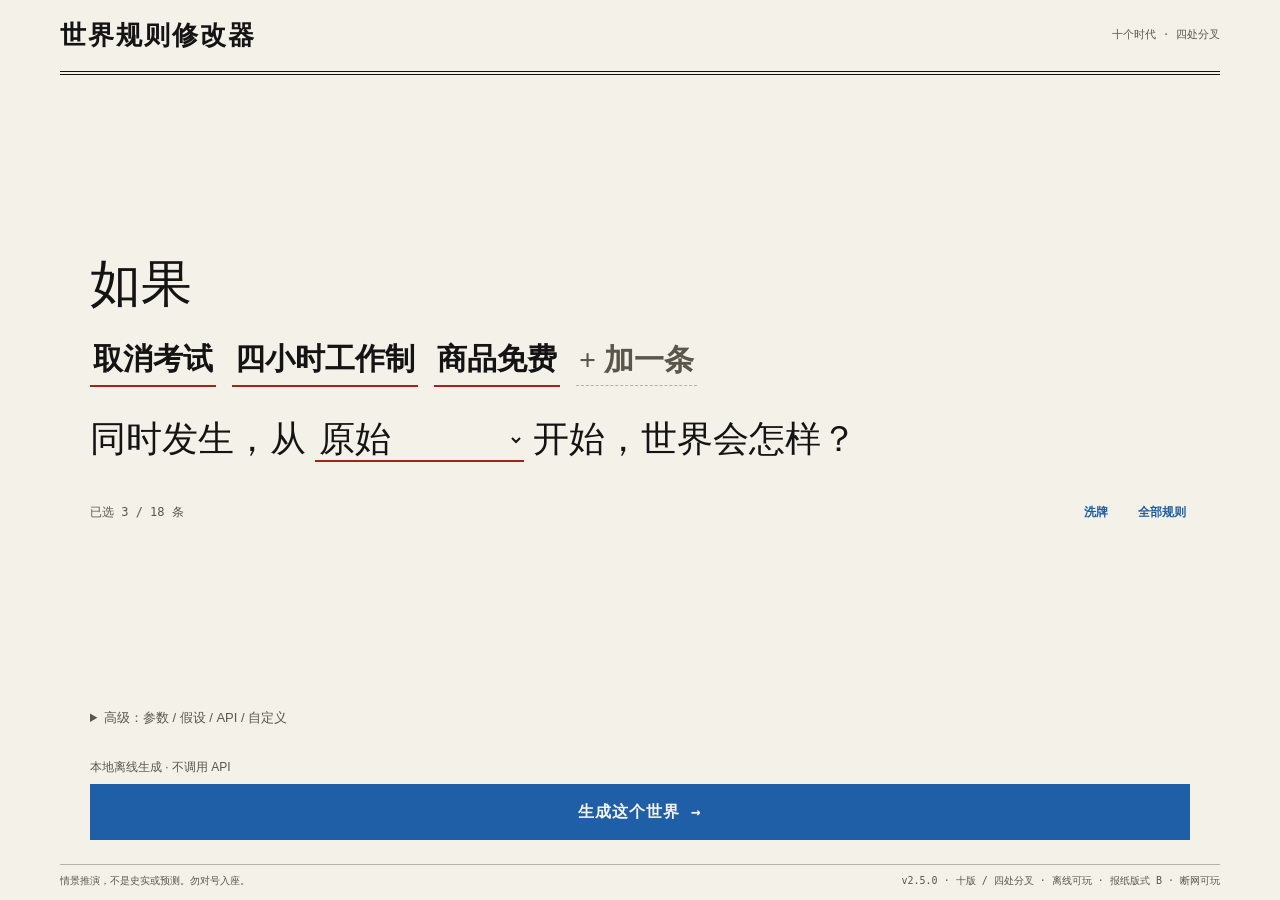
==== commit 6193b020: "v2.5.0：多规则多分叉极简版，让3–18条规则共同改写十时代世界线。筹码搜索与混沌确认、每版三世界两个人、四处分叉24条路径、前缀复用与最近五线、十版文字海报及自定义AI严格校验；保留Key安全和" ====
--- a/index.html
+++ b/index.html
@@ -3,117 +3,67 @@
 <head>
 <meta charset="UTF-8">
 <meta name="viewport" content="width=device-width, initial-scale=1, viewport-fit=cover">
-<title>世界规则修改器 · 八时代双轨长河</title>
-<meta name="description" content="18 套本地剧本，8 个时代，从原始到 2200 后人类。改一条规则，看每版 3 件世界大事与 2 件个人小事：报纸一屏一章，点卡片读细节，生成世界线海报。可填自己的 API Key 推演自定义规则。情景推演，不是史实。">
+<title>世界规则修改器 · 多规则与多分叉</title>
+<meta name="description" content="3–18 条规则同时发生，十个时代、四处分叉、每版三件世界大事与两件个人小事。离线推演、保留最近五条世界线，下载纯文字海报。情景推演，不是史实。">
 <link rel="icon" href="data:,">
-<link rel="stylesheet" href="styles.css?v=2.4.0">
-<script defer src="world-rule/data.js?v=2.4.0"></script>
-<script defer src="world-rule/engine.js?v=2.4.0"></script>
-<script defer src="chapters.js?v=2.4.0"></script>
-<script defer src="presets-a.js?v=2.4.0"></script>
-<script defer src="presets-b.js?v=2.4.0"></script>
-<script defer src="presets-c.js?v=2.4.0"></script>
-<script defer src="presets.js?v=2.4.0"></script>
-<script defer src="version.js?v=2.4.0"></script>
-<script defer src="ai.js?v=2.4.0"></script>
-<script defer src="setup.js?v=2.4.0"></script>
-<script defer src="chapter.js?v=2.4.0"></script>
-<script defer src="chapter-poster.js?v=2.4.0"></script>
-<script defer src="app.js?v=2.4.0"></script>
+<link rel="stylesheet" href="styles.css?v=2.5.0">
+<script defer src="world-rule/data.js?v=2.5.0"></script>
+<script defer src="world-rule/engine.js?v=2.5.0"></script>
+<script defer src="chapters.js?v=2.5.0"></script>
+<script defer src="presets-a.js?v=2.5.0"></script>
+<script defer src="presets-b.js?v=2.5.0"></script>
+<script defer src="presets-c.js?v=2.5.0"></script>
+<script defer src="presets.js?v=2.5.0"></script>
+<script defer src="version.js?v=2.5.0"></script>
+<script defer src="ai.js?v=2.5.0"></script>
+<script defer src="setup.js?v=2.5.0"></script>
+<script defer src="chapter.js?v=2.5.0"></script>
+<script defer src="chapter-poster.js?v=2.5.0"></script>
+<script defer src="app.js?v=2.5.0"></script>
 </head>
 <body>
 
 <header class="masthead">
-  <div class="issue mono">号外 · 情景推演，不是史实</div>
-  <div class="brand">
-    <h1>世界规则修改器</h1>
-    <div class="latin mono">World Rule Modifier · 八时代 / 世界与个人双轨</div>
-  </div>
+  <div class="brand"><h1>世界规则修改器</h1></div>
+  <p id="setupVersion" class="setup-ver mono" aria-live="polite"></p>
 </header>
 
 <main>
 
   <section id="setup" class="setup" aria-labelledby="setupTitle">
-    <div class="setup-tools">
-      <button id="apiSettingsBtn" class="line-btn" type="button">API 设置</button>
-      <span id="apiPill" class="api-pill mono">未配置 API Key</span>
-    </div>
-    <p id="setupVersion" class="setup-ver mono" aria-live="polite"></p>
-    <h2 id="setupTitle" class="page-title" tabindex="-1">设定这个世界</h2>
-
-    <div class="setup-block">
-      <h3 class="block-head">选一条要改的规则</h3>
-      <div id="ruleCards" class="rule-cards" role="group" aria-label="选择规则"></div>
-    </div>
-
-    <section id="presetDesk" class="setup-block" aria-labelledby="presetTitle" hidden>
-      <div class="block-toolbar">
-        <h3 id="presetTitle" class="block-head">挑一套本地剧本</h3>
-        <button id="randomPreset" class="line-btn" type="button">随机组合</button>
-      </div>
-      <p class="note">18 套剧本，断网也能读。选定后仍可调整参数、假设与干预时间。</p>
-      <div id="presetCards" class="preset-cards" role="group" aria-label="选择本地剧本"></div>
-    </section>
-
-    <div id="customDesk" class="setup-block" hidden>
-      <h3 class="block-head">自定义规则</h3>
-      <div class="api-field">
-        <label class="api-label mono" for="customName">名称（≤20 字）</label>
-        <input id="customName" class="api-input" type="text" maxlength="20" placeholder="例：取消大学考试">
-      </div>
-      <div class="api-field">
-        <label class="api-label mono" for="customDesc">一句话描述（≤120 字）</label>
-        <input id="customDesc" class="api-input" type="text" maxlength="120" placeholder="例：文凭不再存在，本事靠跟着做学会">
-      </div>
-      <p class="note">四个参数都要起名，AI 按开关状态推演。</p>
-      <div id="customParams" class="custom-params" role="group" aria-label="自定义参数"></div>
-    </div>
-
-    <div id="paramBlock" class="setup-block">
-      <h3 class="block-head">四个参数</h3>
-      <p id="paramNote" class="note"></p>
-      <div id="paramToggles" class="switch-list" role="group" aria-label="规则参数"></div>
-    </div>
-
-    <div class="setup-block">
-      <h3 class="block-head">更改时间</h3>
-      <div id="eraBtns" class="era-btns" role="group" aria-label="干预时代"></div>
-      <div class="api-field era-year">
-        <label class="api-label mono" for="yearInput">年份（可选，留空用时代起点）</label>
-        <input id="yearInput" class="api-input" type="text" maxlength="8" placeholder="例：1450">
-      </div>
-      <p id="interventionNote" class="note"></p>
-    </div>
-
-    <div class="setup-block">
-      <h3 class="block-head">三个世界假设</h3>
-      <div id="assumeToggles" class="switch-list" role="group" aria-label="世界假设"></div>
-      <p class="note">内容会随假设变化；关掉一条，也会有不同的世界与个人经历。</p>
-    </div>
-
-    <div id="mechanismBlock" class="setup-block">
-      <h3 class="block-head">给世界加一点机制</h3>
-      <p class="note">三体机制与影视机制，两组合计最多选 3 个；不选也能生成。</p>
-      <div class="mechanism-group">
-        <h4 class="mechanism-title mono">三体机制</h4>
-        <div id="trisolaranChoices" class="mechanism-choices" role="group" aria-label="三体机制"></div>
-      </div>
-      <div class="mechanism-group">
-        <h4 class="mechanism-title mono">影视机制</h4>
-        <div id="filmChoices" class="mechanism-choices" role="group" aria-label="影视机制"></div>
-      </div>
-      <p id="mechanismNote" class="note" aria-live="polite">两组合计最多 3 个。</p>
-    </div>
-
-    <p id="selectedPreset" class="selected-preset" aria-live="polite"></p>
-    <div class="generate-actions">
-      <button id="aiGenerateBtn" class="generate" type="button">用 AI 生成这个世界 →</button>
-      <button id="localBtn" class="generate generate-local" type="button">本地模板</button>
-      <button id="regenBtn" class="line-btn" type="button" hidden>重新生成</button>
-    </div>
-    <p id="genNote" class="note gen-note" aria-live="polite"></p>
-    <button id="fallbackBtn" class="line-btn fallback-btn" type="button" hidden>改用内置规则</button>
-    <p id="appError" class="error" role="alert" hidden></p>
+    <div class="setup-story">
+      <h2 id="setupTitle" class="page-title" tabindex="-1">如果</h2>
+      <div class="chip-line"><div id="ruleChips" class="rule-chips" role="group" aria-label="已选规则"></div><button id="addRule" class="rule-chip chip-add" type="button">+ 加一条</button></div>
+      <p class="setup-question">同时发生，从 <select id="startEra" aria-label="开始时代"></select> <span>开始，世界会怎样？</span></p>
+      <div class="selection-tools mono"><span id="selectedCount" aria-live="polite">已选 3/18 条</span><button id="shuffleRules" class="text-btn" type="button">洗牌</button><button id="allRules" class="text-btn" type="button">全部规则</button></div>
+    </div>
+    <details id="advanced" class="advanced">
+      <summary>高级：参数 / 假设 / API / 自定义</summary>
+      <div class="advanced-body">
+        <div class="setup-block"><h3 class="block-head">四个参数</h3><div id="paramToggles" class="switch-list" role="group" aria-label="规则参数"></div></div>
+        <div class="setup-block"><h3 class="block-head">世界假设</h3><div id="assumeToggles" class="switch-list" role="group" aria-label="世界假设"></div></div>
+        <div id="mechanismBlock" class="setup-block">
+          <h3 class="block-head">叠加机制 · 最多 3 个</h3>
+          <h4 class="mechanism-title mono">三体机制</h4><div id="trisolaranChoices" class="mechanism-choices" role="group" aria-label="三体机制"></div>
+          <h4 class="mechanism-title mono">影视机制</h4><div id="filmChoices" class="mechanism-choices" role="group" aria-label="影视机制"></div>
+          <p id="mechanismNote" class="note" aria-live="polite"></p>
+        </div>
+        <div class="setup-block setup-tools"><button id="apiSettingsBtn" class="line-btn" type="button">API 设置</button><span id="apiPill" class="api-pill mono">未配置 API Key</span></div>
+        <label class="api-check"><input id="customEnabled" type="checkbox"><span>加入自定义约束（与已选规则一起用 AI 推演）</span></label>
+        <div id="customDesk" class="setup-block" hidden>
+          <label class="api-label" for="customName">约束名称（≤20 字）</label><input id="customName" class="api-input" maxlength="20" placeholder="例：每件物品都有记忆">
+          <label class="api-label" for="customDesc">描述（≤120 字）</label><textarea id="customDesc" class="api-input" maxlength="120" rows="2"></textarea>
+          <div id="customParams" class="custom-params" role="group" aria-label="自定义参数"></div>
+          <button id="regenBtn" class="text-btn" type="button" hidden>忽略缓存重新生成</button>
+        </div>
+      </div>
+    </details>
+    <div class="setup-bottom">
+      <p id="genNote" class="note gen-note" aria-live="polite"></p>
+      <p id="appError" class="error" role="alert" hidden></p>
+      <button id="fallbackBtn" class="text-btn" type="button" hidden>关闭自定义，改用本地组合</button>
+      <button id="generateBtn" class="generate" type="button">生成这个世界 →</button>
+    </div>
   </section>
 
   <section id="chapter" class="chapter" aria-labelledby="chapterName" hidden>
@@ -126,7 +76,8 @@
         <span id="chapterRule" class="chapter-rule"></span>
         <span id="chapterSource" class="chapter-source mono"></span>
       </div>
-      <button id="editAssumptions" class="line-btn" type="button">修改假设</button>
+      <button id="editAssumptions" class="text-btn" type="button">修改规则</button>
+      <div class="chapter-route"><span id="chapterPath" class="mono"></span><label class="run-picker mono">切换世界线 <select id="runSelect" aria-label="最近五条世界线"></select></label></div>
       <p id="chapterIntervention" class="chapter-intervention mono" hidden></p>
     </div>
 
@@ -163,17 +114,29 @@
       </div>
     </div>
 
+    <div class="chapter-bottom">
+      <section id="branchPoint" class="branch-point" aria-labelledby="branchTitle" hidden><h3 id="branchTitle"></h3><div id="branchOptions" class="branch-options"></div><p id="branchNote">选择后生成新世界线，当前线保留。</p></section>
     <nav class="chapter-nav" aria-label="章节导航">
       <button id="prevChapter" class="nav-btn" type="button">← 上一版</button>
-      <div id="chapterDots" class="chapter-dots" role="group" aria-label="八时代章节圆点"></div>
+      <div id="chapterDots" class="chapter-dots" role="group" aria-label="十时代章节圆点"></div>
       <button id="nextChapter" class="nav-btn" type="button">下一版 →</button>
       <button id="posterBtn" class="nav-btn poster-btn" type="button">生成海报</button>
     </nav>
+    </div>
   </section>
 
 </main>
 
 <div class="rift" aria-hidden="true"></div>
+<div id="toast" class="toast mono" role="status" aria-live="polite" hidden></div>
+<dialog id="ruleDialog" class="command-dialog" aria-labelledby="ruleDialogTitle">
+  <div class="command-head"><h2 id="ruleDialogTitle">全部规则</h2><button id="closeRules" class="text-btn" type="button" aria-label="关闭规则面板">关闭</button></div>
+  <label class="sr-only" for="ruleSearch">搜索规则、分组或关键词</label><input id="ruleSearch" class="api-input" type="search" placeholder="搜索规则、分组或关键词" autocomplete="off">
+  <div id="chipEditor" hidden><span id="chipEditorLabel"></span><button id="removeRule" class="text-btn" type="button">删除此条</button></div>
+  <div id="ruleList" class="command-list"></div>
+  <div class="command-foot mono"><span id="ruleSelectionCount" aria-live="polite"></span><button id="clearRules" class="text-btn" type="button">清空</button><button id="selectAllRules" class="text-btn" type="button">全选</button><button id="doneRules" class="line-btn" type="button">完成</button></div>
+</dialog>
+<dialog id="chaosDialog" class="chaos-dialog" aria-labelledby="chaosTitle"><h2 id="chaosTitle">混沌模式</h2><p>同时启用全部 18 条规则。矛盾不会消失，详情会说明谁压住谁。</p><div class="command-foot"><button id="cancelChaos" class="text-btn" type="button">取消</button><button id="confirmChaos" class="line-btn" type="button">确认全选 18 条</button></div></dialog>
 
 <div id="evOverlay" class="overlay" hidden>
   <div class="overlay-backdrop" data-close="1"></div>
--- a/styles.css
+++ b/styles.css
@@ -1,424 +1,287 @@
 :root {
-  --paper: #F4F1E9;
-  --paper-2: #ECE6D8;
-  --paper-before: #E9E4D6;
-  --ink: #141414;
-  --muted: #5A564C;
-  --muted-2: #6B665A;
-  --rule: #B9B2A2;
-  --accent: #A6231A;
-  --action: #1F5FA8;
-  --action-hover: #174A82;
-  --action-press: #123B68;
+  --paper: #F4F1E9; --paper-2: #ECE6D8; --paper-before: #E9E4D6;
+  --ink: #141414; --muted: #5A564C; --muted-2: #6B665A; --rule: #B9B2A2;
+  --accent: #A6231A; --action: #1F5FA8; --action-hover: #174A82;
   --font-serif: "Source Han Serif SC", "Noto Serif CJK SC", "Songti SC", SimSun, serif;
   --font-mono: "IBM Plex Mono", "JetBrains Mono", Consolas, monospace;
-  --font-sans: "Source Han Sans SC", "Noto Sans CJK SC", "Microsoft YaHei", sans-serif;
-  --max: 1160px;
-  --gutter: 32px;
-  --hairline: 1px solid var(--rule);
-  --double: 4px double var(--ink);
-}
-
+  --font-sans: "Microsoft YaHei", sans-serif;
+  --hairline: 1px solid var(--rule); --double: 4px double var(--ink);
+}
 * { box-sizing: border-box; }
 html { -webkit-text-size-adjust: 100%; scrollbar-color: var(--ink) var(--paper-2); scrollbar-width: thin; }
-body { margin: 0; background: var(--paper); color: var(--ink); font: 16px/1.7 var(--font-serif); }
+body { margin: 0; height: 100dvh; display: grid; grid-template-rows: auto minmax(0, 1fr) auto; background: var(--paper); color: var(--ink); font: 16px/1.5 var(--font-serif); }
 [hidden] { display: none !important; }
-button, input, select, textarea { border-radius: 0; }
-button { touch-action: manipulation; }
+button, input, select, textarea, dialog { border-radius: 0; }
+button, summary { touch-action: manipulation; cursor: pointer; }
+button:disabled { cursor: default; }
 ::selection { background: var(--accent); color: var(--paper); }
 .mono { font-family: var(--font-mono); }
-.note { margin: 0; font: 13px/1.7 var(--font-sans); color: var(--muted); }
-.error { margin: 0; padding: 10px 0; font: 14px/1.6 var(--font-serif); color: var(--accent); }
-button:focus-visible, input:focus-visible, select:focus-visible, [role="button"]:focus-visible {
-  outline: 2px solid var(--action);
-  outline-offset: 2px;
-}
+.note { margin: 0; font: 12px/1.6 var(--font-sans); color: var(--muted); }
+.error { margin: 0; font-size: 13px; color: var(--accent); }
+:focus-visible { outline: 2px solid var(--action); outline-offset: 2px; }
 [tabindex="-1"]:focus { outline: none; }
-
-/* 报头与可滚动的设定页 */
-header.masthead { max-width: var(--max); margin: 0 auto; padding: 24px var(--gutter) 18px; border-bottom: var(--double); }
-.issue { color: var(--muted); font-size: 11px; letter-spacing: 1px; text-align: right; }
-.brand h1 { margin: 8px 0 4px; font: 700 44px/1.3 var(--font-serif); letter-spacing: 4px; }
-.latin { font-size: 11px; letter-spacing: 1px; color: var(--muted); }
-main { max-width: var(--max); margin: 0 auto; padding: 0 var(--gutter); }
-.setup { padding: 26px 0 48px; }
-.setup-tools { display: flex; align-items: center; flex-wrap: wrap; gap: 10px; margin-bottom: 16px; }
-.setup-ver { margin: 0 0 6px; color: var(--accent); font-size: 12px; letter-spacing: 1px; }
-.page-title { margin: 0 0 24px; font: 700 32px/1.4 var(--font-serif); letter-spacing: 2px; }
-.setup-block { padding: 24px 0 28px; border-top: var(--hairline); }
-.block-head { margin: 0 0 14px; font: 700 22px/1.4 var(--font-serif); letter-spacing: 1px; }
-.block-toolbar { display: flex; align-items: center; justify-content: space-between; gap: 16px; margin-bottom: 12px; }
-.block-toolbar .block-head { margin-bottom: 0; }
-.api-pill { max-width: 100%; padding: 3px 8px; border: var(--hairline); color: var(--muted); font-size: 11px; overflow-wrap: anywhere; }
-
-.rule-cards { display: grid; grid-template-columns: repeat(5, minmax(0, 1fr)); gap: 12px; margin-top: 12px; }
-.rule-card, .preset-card {
-  display: block;
-  min-width: 0;
-  width: 100%;
-  padding: 16px 14px;
-  background: var(--paper);
-  border: var(--hairline);
-  border-left: 3px solid var(--rule);
-  color: var(--ink);
-  font-family: var(--font-serif);
-  text-align: left;
-  cursor: pointer;
-}
-.rule-card:hover, .preset-card:hover { border-color: var(--action); }
-.rule-card.is-on, .preset-card.is-on, .preset-card[aria-pressed="true"] {
-  background: var(--paper-2);
-  border-color: var(--action);
-  border-left: 3px solid var(--action);
-}
-.rule-cat, .preset-cat, .preset-meta { display: block; font-size: 11px; color: var(--muted); letter-spacing: 1px; }
-.rule-title, .preset-title { display: block; margin: 6px 0 8px; font: 700 19px/1.4 var(--font-serif); }
-.rule-premise, .preset-desc, .preset-hook { display: block; font: 13px/1.7 var(--font-sans); color: var(--muted); }
-.preset-cards { display: grid; grid-template-columns: repeat(3, minmax(0, 1fr)); gap: 14px; margin-top: 18px; }
-.preset-card { padding: 18px; }
-.preset-card strong { display: block; font: 700 20px/1.4 var(--font-serif); }
-.preset-card p { margin: 8px 0 0; }
-.selected-preset { margin: 6px 0 18px; padding-left: 12px; border-left: 3px solid var(--accent); font: 600 18px/1.6 var(--font-serif); }
-.selected-preset:empty { display: none; }
-
-.switch-list { margin-top: 12px; }
-.switch-row { display: flex; align-items: flex-start; gap: 16px; padding: 14px 0; }
+.sr-only { position: absolute; width: 1px; height: 1px; padding: 0; overflow: hidden; clip-path: inset(50%); white-space: nowrap; }
+header.masthead { width: min(1160px, calc(100% - 64px)); margin: 0 auto; display: flex; justify-content: space-between; align-items: center; gap: 16px; padding: 20px 0; border-bottom: var(--double); }
+.brand h1 { margin: 0; font: 700 26px/1.2 var(--font-serif); letter-spacing: 2px; }
+.setup-ver { margin: 0; color: var(--muted); font-size: 11px; }
+main { width: min(1100px, calc(100% - 64px)); margin: 0 auto; min-height: 0; }
+.setup { height: 100%; display: grid; grid-template-rows: minmax(0, 1fr) auto auto; gap: 20px; padding: 24px 0; position: relative; }
+.setup-story { align-self: center; }
+.page-title { margin: 0 0 20px; font: 500 clamp(32px, 4vw, 58px)/1.15 var(--font-serif); }
+.chip-line, .rule-chips { display: flex; flex-wrap: wrap; align-items: center; gap: 12px 16px; }
+.rule-chips { display: contents; }
+.rule-chip { padding: 5px 3px; min-height: 40px; max-width: 100%; background: transparent; border: 0; border-bottom: 2px solid var(--accent); font: 600 clamp(17px, 2.4vw, 30px)/1.35 var(--font-serif); color: var(--ink); }
+.rule-chip:hover { color: var(--action); }
+.chip-add { color: var(--muted); border-bottom: 1px dashed var(--rule); }
+.setup-question { margin: 22px 0; font: 500 clamp(20px, 2.8vw, 36px)/1.7 var(--font-serif); }
+.setup-question > span { display: inline-block; }
+#startEra { max-width: 100%; border: 0; border-bottom: 2px solid var(--accent); background: transparent; font: inherit; color: var(--ink); }
+.selection-tools { display: flex; align-items: center; gap: 22px; font-size: 12px; color: var(--muted); }
+.selection-tools #shuffleRules { margin-left: auto; }
+.text-btn { min-height: 40px; padding: 6px 4px; background: transparent; border: 0; color: var(--action); font: 600 12px/1.35 var(--font-mono); }
+.text-btn:hover { text-decoration: underline; }
+.text-btn:disabled { color: var(--muted); }
+.advanced { min-height: 30px; font: 13px/1.5 var(--font-sans); }
+.advanced > summary { width: fit-content; min-height: 30px; color: var(--muted); }
+.advanced[open] { position: absolute; inset: 12px 0 102px; z-index: 5; display: flex; flex-direction: column; padding: 18px; border: var(--hairline); background: var(--paper); }
+.advanced-body { max-height: calc(100% - 32px); overflow: auto; overscroll-behavior: contain; padding-right: 8px; }
+.setup-block { padding: 16px 0; border-top: var(--hairline); }
+.block-head { margin: 0 0 10px; font: 700 18px/1.4 var(--font-serif); }
+.setup-tools { display: flex; flex-wrap: wrap; align-items: center; gap: 10px; }
+.api-pill { color: var(--muted); font-size: 11px; overflow-wrap: anywhere; }
+.setup-bottom { display: grid; gap: 7px; }
+.generate, .line-btn, .nav-btn { min-height: 40px; padding: 10px 16px; background: var(--action); border: 1px solid var(--action); color: var(--paper); font: 600 12px/1.4 var(--font-mono); }
+.generate { width: 100%; min-height: 56px; font-size: 16px; letter-spacing: 1px; }
+.generate:hover, .line-btn:hover, .nav-btn:hover { background: var(--action-hover); }
+.generate:disabled, .line-btn:disabled, .nav-btn:disabled { background: var(--paper-2); color: var(--muted); border-color: var(--rule); }
+.switch-row { display: flex; align-items: center; gap: 14px; padding: 10px 0; }
 .switch-row + .switch-row { border-top: var(--hairline); }
-.switch { flex: 0 0 auto; width: 56px; min-height: 40px; padding: 0; border: 1px solid var(--action); background: var(--paper); color: var(--action); cursor: pointer; }
-.switch-state { font-size: 12px; letter-spacing: 2px; }
+.switch { flex: 0 0 48px; min-height: 40px; border: 1px solid var(--action); background: var(--paper); color: var(--action); }
 .switch.is-on { background: var(--action); color: var(--paper); }
-.switch-text { min-width: 0; }
-.switch-label { display: block; font: 600 17px/1.5 var(--font-serif); }
-.switch-note { display: block; margin-top: 3px; font: 13px/1.7 var(--font-sans); color: var(--muted); }
-.custom-params { margin-top: 10px; }
-.custom-param { display: flex; align-items: center; gap: 12px; padding: 10px 0; }
-.custom-param + .custom-param { border-top: var(--hairline); }
+.switch-label { display: block; font-size: 16px; }
+.switch-note { display: block; font: 12px/1.5 var(--font-sans); color: var(--muted); }
+.custom-param { display: flex; align-items: center; gap: 12px; margin: 8px 0; }
 .custom-param .api-input { flex: 1; min-width: 0; }
 .custom-param .switch-text { display: none; }
-.custom-param .switch-row { padding: 0; }
-
-.era-btns, .mechanism-choices { display: flex; flex-wrap: wrap; gap: 8px; }
-.era-btn, .mechanism-choice, .mechanism-choices > button {
-  min-height: 40px;
-  padding: 8px 12px;
-  background: var(--paper);
-  border: var(--hairline);
-  color: var(--ink);
-  font: 600 13px/1.5 var(--font-mono);
-  cursor: pointer;
-}
-.era-btn:hover, .mechanism-choices > button:hover { border-color: var(--action); }
-.era-btn.is-on, .mechanism-choice.is-on, .mechanism-choices > button[aria-pressed="true"] {
-  background: var(--action);
-  border-color: var(--action);
-  color: var(--paper);
-}
-.mechanism-group { margin: 18px 0; }
-.mechanism-title { margin: 0 0 10px; font-size: 13px; letter-spacing: 1px; }
-.mechanism-choices label { display: flex; align-items: center; gap: 8px; min-height: 40px; padding: 8px 12px; border: var(--hairline); font: 14px/1.5 var(--font-serif); cursor: pointer; }
-.mechanism-choices input { accent-color: var(--action); }
-.era-year { margin-top: 16px; max-width: 320px; }
-
-.line-btn, .generate, .nav-btn {
-  min-height: 40px;
-  padding: 10px 16px;
-  border: 1px solid var(--action);
-  background: var(--action);
-  color: var(--paper);
-  font: 600 12px/1.4 var(--font-mono);
-  cursor: pointer;
-}
-.line-btn:hover, .generate:hover, .nav-btn:hover { background: var(--action-hover); }
-.line-btn:active, .generate:active, .nav-btn:active { background: var(--action-press); }
-.generate-actions { display: flex; flex-wrap: wrap; gap: 12px; align-items: stretch; }
-.generate { flex: 1 1 280px; padding: 16px 20px; font-size: 15px; letter-spacing: 1px; }
-.generate-local { flex: 0 1 200px; background: var(--paper); color: var(--action); }
-.generate-local:hover { background: var(--paper-2); }
-.generate-actions .line-btn { min-width: 120px; }
-.gen-note { margin-top: 12px; }
-.fallback-btn { margin-top: 12px; }
-button:disabled { cursor: default; }
-.generate:disabled, .line-btn:disabled, .nav-btn:disabled, .mechanism-choices > button:disabled {
-  background: var(--paper-2);
-  color: var(--muted);
-  border-color: var(--rule);
-}
-
-/* 章节占满视口：顶栏 / 标题与双轨 / 导航。卡片内不设截断或滚动。 */
-body.on-chapter { height: 100vh; height: 100dvh; overflow: hidden; }
+.mechanism-choices { display: flex; flex-wrap: wrap; gap: 6px; }
+.mechanism-choices button { min-height: 40px; padding: 6px 10px; border: var(--hairline); background: var(--paper); color: var(--ink); font: 12px/1.4 var(--font-mono); }
+.mechanism-choices button.is-on { background: var(--action); color: var(--paper); border-color: var(--action); }
+.mechanism-title { margin: 12px 0 8px; font-size: 12px; }
+footer { width: min(1160px, calc(100% - 64px)); margin: 0 auto; padding: 8px 0 12px; border-top: var(--hairline); display: flex; justify-content: space-between; gap: 12px; color: var(--muted); font-size: 10px; }
+footer p { margin: 0; }
+dialog { max-width: calc(100% - 24px); max-height: calc(100dvh - 24px); margin: auto; padding: 20px; background: var(--paper); border: 2px solid var(--ink); color: var(--ink); }
+dialog::backdrop { background: rgba(20,20,20,.5); }
+.command-dialog { width: 680px; }
+.command-dialog[open] { display: grid; grid-template-rows: auto auto auto minmax(0, 1fr) auto; height: min(760px, calc(100dvh - 32px)); gap: 10px; }
+.command-dialog > .command-head { grid-row: 1; }
+.command-dialog > #ruleSearch { grid-row: 2; }
+.command-dialog > #chipEditor { grid-row: 3; }
+.command-dialog > #ruleList { grid-row: 4; }
+.command-dialog > .command-foot { grid-row: 5; }
+.command-head, .command-foot { display: flex; align-items: center; gap: 12px; }
+.command-head h2 { flex: 1; margin: 0; font-size: 24px; }
+.command-foot { border-top: var(--hairline); padding-top: 10px; font-size: 12px; }
+#ruleSelectionCount { margin-right: auto; }
+.command-list { min-height: 0; overflow: auto; overscroll-behavior: contain; }
+.command-list h3 { margin: 10px 0 0; font: 600 12px/1.7 var(--font-mono); color: var(--accent); }
+.command-list label { display: flex; align-items: center; min-height: 44px; gap: 10px; padding: 7px 2px; border-bottom: var(--hairline); cursor: pointer; }
+.command-list input { width: 17px; height: 17px; accent-color: var(--accent); flex-shrink: 0; }
+.rule-row-number { flex: 0 0 2ch; color: var(--muted); font-size: 12px; }
+.rule-row-copy { min-width: 0; }
+.rule-row-name { display: block; font-size: 15px; }
+.command-list .rule-hook, .command-list .rule-row-hook { display: block; font: 12px/1.4 var(--font-sans); color: var(--muted); }
+#chipEditor { font-size: 12px; padding: 6px 0; }
+#chipEditor button { margin-left: 12px; }
+.chaos-dialog { width: 440px; }
+.chaos-dialog h2 { margin-top: 0; }
+.chaos-dialog .command-foot { justify-content: flex-end; }
+body.on-chapter { display: block; }
 body.on-chapter header.masthead, body.on-chapter footer { display: none; }
-body.on-chapter main { max-width: none; margin: 0; padding: 0; }
-.chapter {
-  display: grid;
-  grid-template-rows: auto minmax(0, 1fr) auto;
-  height: 100vh;
-  height: 100dvh;
-  padding: 18px 36px calc(14px + env(safe-area-inset-bottom));
-  gap: 12px;
-  overflow: hidden;
-}
-.chapter-top {
-  display: grid;
-  grid-template-columns: auto minmax(0, 1fr) auto;
-  align-items: center;
-  gap: 4px 18px;
-  padding-bottom: 8px;
-  border-bottom: var(--double);
-}
-.chapter-identity, .chapter-context { display: flex; align-items: baseline; flex-wrap: wrap; gap: 4px 12px; min-width: 0; }
-.chapter-context { justify-content: flex-end; }
-.chapter-run, .chapter-no, .chapter-source, .chapter-rule, .chapter-intervention {
-  font-size: clamp(10px, .83vw, 12px);
-  line-height: 1.4;
-}
+body.on-chapter main { width: 100%; margin: 0; height: 100%; }
+.chapter { height: 100dvh; display: grid; grid-template-rows: auto minmax(0, 1fr) auto; padding: 12px 32px; gap: 10px; }
+.chapter-top { display: grid; grid-template-columns: 1fr auto; gap: 4px 12px; padding-bottom: 7px; border-bottom: var(--double); align-items: center; }
+.chapter-identity { display: flex; gap: 14px; align-items: baseline; }
 .chapter-run { color: var(--accent); }
-.chapter-no { color: var(--muted); white-space: nowrap; }
-.chapter-rule { font-weight: 700; overflow-wrap: anywhere; }
-.chapter-source { color: var(--muted); overflow-wrap: anywhere; }
-.chapter-intervention { grid-column: 1 / 3; margin: 0; color: var(--accent); }
-.chapter-top .line-btn { grid-column: 3; grid-row: 1 / 3; }
-.chapter-main { display: grid; grid-template-rows: auto minmax(0, 1fr); min-height: 0; gap: 12px; }
-.chapter-title { position: relative; isolation: isolate; min-width: 0; min-height: clamp(120px, 15vw, 198px); padding: 0 0 2px; }
-.chapter-bignum {
-  position: absolute;
-  right: 0;
-  top: -6px;
-  z-index: -1;
-  color: transparent;
-  -webkit-text-stroke: 1.5px var(--rule);
-  font: 700 clamp(120px, 18vw, 240px)/.85 var(--font-serif);
-  letter-spacing: -.04em;
-  user-select: none;
-  pointer-events: none;
-}
-@supports not (-webkit-text-stroke: 1px black) { .chapter-bignum { color: var(--rule); opacity: .4; } }
-.chapter-headtext { min-width: 0; }
-.chapter-name { margin: 0; font: 700 clamp(48px, 7vw, 96px)/1.06 var(--font-serif); letter-spacing: .02em; overflow-wrap: anywhere; }
-.chapter-subtitle { margin: 5px 0 0; font: 600 clamp(22px, 2.25vw, 36px)/1.25 var(--font-serif); }
-.chapter-caption { display: flex; align-items: baseline; flex-wrap: wrap; gap: 2px 16px; margin-top: 6px; }
-.chapter-span, .chapter-count { margin: 0; font-size: clamp(10px, .83vw, 12px); line-height: 1.4; }
-.chapter-span { color: var(--muted); }
+.chapter-run, .chapter-no, .chapter-context, .chapter-intervention, .chapter-route { font-size: 11px; line-height: 1.35; }
+.chapter-context { display: flex; gap: 12px; grid-column: 1; grid-row: 2; color: var(--muted); }
+#editAssumptions { grid-column: 2; grid-row: 1 / 3; }
+.chapter-route { grid-column: 1 / -1; display: flex; align-items: center; justify-content: space-between; gap: 10px; }
+.run-picker { display: flex; align-items: center; gap: 8px; min-width: 0; }
+#runSelect { max-width: 320px; min-height: 28px; background: var(--paper); border: var(--hairline); color: var(--ink); font: 11px/1.3 var(--font-mono); }
+.chapter-intervention { display: none; margin: 0; }
+.chapter-main { display: grid; grid-template-rows: auto minmax(0, 1fr); min-height: 0; gap: 8px; }
+.chapter-title { position: relative; isolation: isolate; min-height: 120px; }
+.chapter-bignum { position: absolute; right: 0; top: 0; z-index: -1; color: transparent; -webkit-text-stroke: 1px var(--rule); font: 700 clamp(96px, 13vw, 160px)/.9 var(--font-serif); pointer-events: none; }
+.chapter-name { margin: 0; font: 700 clamp(38px, 5vw, 68px)/1.05 var(--font-serif); }
+.chapter-subtitle { margin: 4px 0; font: 600 clamp(17px, 1.8vw, 26px)/1.2 var(--font-serif); }
+.chapter-caption { display: flex; flex-wrap: wrap; gap: 6px 16px; font-size: 10px; color: var(--muted); }
+.chapter-caption p { margin: 0; }
 .chapter-count { color: var(--accent); }
-.chapter-recap { margin: 4px 0 0; color: var(--muted); font: 12px/1.4 var(--font-sans); }
-.chapter-cards { display: grid; grid-template-rows: repeat(2, minmax(min-content, 1fr)); gap: 12px; min-height: 0; }
-.track-section { display: grid; grid-template-rows: auto minmax(min-content, 1fr); min-width: 0; min-height: 0; gap: 6px; padding-top: 5px; border-top: 2px solid var(--ink); }
+.chapter-recap { margin: 2px 0; font-size: 10px; color: var(--muted); }
+.chapter-cards { min-height: 0; display: grid; grid-template-rows: minmax(min-content, 1.2fr) minmax(min-content, 1fr); gap: 10px; }
+.track-section { min-height: 0; display: grid; grid-template-rows: auto minmax(min-content, 1fr); gap: 4px; padding-top: 3px; border-top: 2px solid var(--ink); }
 .track-personal { border-top-color: var(--action); }
-.track-heading { display: flex; align-items: baseline; gap: 12px; min-width: 0; }
-.track-title { flex-shrink: 0; margin: 0; font: 700 18px/1.3 var(--font-serif); letter-spacing: 2px; }
-.track-caption { flex-shrink: 0; margin-left: auto; color: var(--muted); font-size: clamp(10px, .83vw, 12px); line-height: 1.4; }
-.chapter-personal { margin: 0; color: var(--muted); font: 13px/1.4 var(--font-serif); }
-.track-cards { display: grid; min-height: 0; gap: 12px; }
+.track-heading { display: flex; align-items: baseline; gap: 10px; }
+.track-title { margin: 0; font: 600 17px/1.25 var(--font-serif); white-space: nowrap; }
+.track-caption { margin-left: auto; color: var(--muted); font-size: 9px; white-space: nowrap; }
+.chapter-personal { margin: 0; font-size: 11px; color: var(--muted); }
+.track-cards { display: grid; gap: 10px; min-height: 0; }
 .track-world .track-cards { grid-template-columns: repeat(3, minmax(0, 1fr)); }
 .track-personal .track-cards { grid-template-columns: repeat(2, minmax(0, 1fr)); }
-.track-empty { grid-column: 1 / -1; align-self: center; margin: 0; padding: 20px; border: 1px dashed var(--rule); color: var(--muted); text-align: center; }
-
-/* 世界三件，个人两件；卡窄时仅切换上下对照，不缩小或裁掉正文。 */
-.ev-card {
-  container: event / inline-size;
-  display: grid;
-  grid-template-rows: auto minmax(min-content, 1fr);
-  min-width: 0;
-  min-height: min-content;
-  background: var(--paper);
-  border: var(--hairline);
-  cursor: pointer;
-  animation: cardIn 260ms ease-out backwards;
-}
+.ev-card { container: event / inline-size; display: grid; grid-template-rows: auto minmax(min-content, 1fr); min-width: 0; border: var(--hairline); background: var(--paper); cursor: pointer; animation: cardIn 200ms ease-out backwards; }
 .ev-card:hover { border-color: var(--action); }
-.ev-top { min-width: 0; padding: 8px 10px; border-bottom: var(--hairline); }
-.ev-meta { display: flex; align-items: center; flex-wrap: wrap; gap: 3px 6px; margin-bottom: 5px; }
-.ev-year, .ev-domain, .ev-track, .stamp { font-size: clamp(10px, .83vw, 12px); line-height: 1.3; }
+.ev-top { padding: 6px 9px; border-bottom: var(--hairline); }
+.ev-meta { display: flex; align-items: center; gap: 3px 6px; flex-wrap: wrap; margin-bottom: 3px; font: 10px/1.2 var(--font-mono); }
 .ev-year { margin-right: auto; color: var(--muted); }
 .ev-domain { color: var(--muted); }
-.ev-track { padding: 1px 4px; border: 1px solid var(--accent); color: var(--accent); white-space: nowrap; }
+.ev-track, .stamp { border: 1px solid var(--accent); padding: 0 3px; color: var(--accent); }
 .ev-card[data-track="personal"] .ev-track { border: 1px dashed var(--action); color: var(--action); }
-.ev-title { margin: 0; font: 700 clamp(18px, 1.75vw, 26px)/1.25 var(--font-serif); overflow-wrap: anywhere; }
-.stamp { padding: 1px 4px; border: 1px solid var(--accent); color: var(--accent); font-family: var(--font-mono); white-space: nowrap; }
+.ev-title { margin: 0; font: 700 clamp(16px, 1.6vw, 23px)/1.2 var(--font-serif); }
+.rule-tags { display: flex; flex-wrap: wrap; align-items: center; gap: 2px 6px; margin-top: 4px; font: 10px/1.35 var(--font-sans); color: var(--muted); }
+.rule-tag { border-bottom: 1px solid var(--rule); }
+.tag-more { color: var(--accent); }
 .ev-halves { display: grid; grid-template-columns: repeat(2, minmax(0, 1fr)); min-height: min-content; }
-.ev-before, .ev-now { min-width: 0; padding: 10px 12px; }
-.ev-before { background: var(--paper-before); border-right: var(--hairline); }
+.ev-before, .ev-now { min-width: 0; padding: 8px 10px; font: clamp(18px, 1.65vw, 24px)/1.45 var(--font-serif); }
+.ev-before { background: var(--paper-before); border-right: var(--hairline); color: var(--muted-2); }
 .ev-now { border-right: 3px solid var(--accent); }
-.ev-half-label { display: block; margin-bottom: 4px; color: var(--muted); font-size: clamp(10px, .83vw, 12px); line-height: 1.4; }
-.ev-text { margin: 0; font: clamp(15px, 1.25vw, 19px)/1.5 var(--font-serif); overflow-wrap: anywhere; }
-.ev-before .ev-text { color: var(--muted-2); }
-.kw { color: var(--accent); font-style: normal; font-weight: 700; }
-@container event (max-width: 260px) {
+.ev-half-label { display: block; margin-bottom: 3px; color: var(--muted); font: 10px/1.2 var(--font-mono); }
+.ev-text { margin: 0; font: inherit; overflow-wrap: anywhere; }
+.kw { color: var(--accent); font-style: normal; }
+@container event (max-width: 250px) {
   .ev-halves { grid-template-columns: minmax(0, 1fr); grid-template-rows: repeat(2, minmax(min-content, 1fr)); }
   .ev-before { border-right: 0; border-bottom: var(--hairline); }
-  .ev-before, .ev-now { padding: 5px 7px; }
   .ev-half-label { display: inline; margin: 0 5px 0 0; }
   .ev-text { display: inline; }
 }
-
-/* 导航：每个版点都是 40×40 触控区，标记仍是报纸方点。 */
-.chapter-nav { display: grid; grid-template-columns: auto minmax(0, 1fr) auto auto; align-items: center; gap: 12px; padding-top: 8px; border-top: var(--double); }
+.chapter-bottom { display: grid; gap: 5px; }
+.branch-point { border-top: var(--hairline); display: grid; grid-template-columns: auto 1fr; align-items: center; gap: 2px 16px; }
+.branch-point h3 { margin: 0; font: 600 12px/1.3 var(--font-mono); }
+.branch-options { display: flex; flex-wrap: wrap; gap: 8px 20px; }
+.branch-option { min-height: 32px; }
+.branch-option.is-on { color: var(--ink); text-decoration: underline; text-decoration-color: var(--accent); text-underline-offset: 4px; }
+#branchNote { grid-column: 1 / -1; margin: 0; font: 10px/1.3 var(--font-sans); color: var(--muted); }
+.chapter-nav { display: grid; grid-template-columns: auto 1fr auto auto; align-items: center; gap: 10px; padding-top: 5px; border-top: var(--double); }
 .nav-btn { white-space: nowrap; }
-.chapter-dots { display: flex; justify-content: center; gap: 4px; min-width: 0; }
-.dot { position: relative; flex: 0 0 40px; width: 40px; height: 40px; padding: 0; border: 0; background: transparent; color: var(--muted); cursor: pointer; }
-.dot::before { content: ""; position: absolute; top: 5px; left: 14px; width: 12px; height: 12px; border: 1px solid var(--ink); background: var(--paper); }
-.dot::after { content: attr(data-page); position: absolute; inset: 21px 0 auto; text-align: center; font: 10px/1 var(--font-mono); }
+.chapter-dots { display: flex; align-items: center; justify-content: center; min-width: 0; gap: 0; }
+.dot { flex: 0 1 40px; min-width: 0; width: 40px; height: 36px; padding: 0; border: 0; background: transparent; font: 11px/1 var(--font-mono); color: var(--muted); }
+.dot::before { content: attr(data-page); display: inline-grid; place-items: center; width: 25px; height: 25px; border: 1px solid transparent; }
+.dot.is-on::before { border-color: var(--accent); color: var(--accent); }
 .dot:hover::before { border-color: var(--action); }
-.dot.is-on::before { background: var(--accent); border-color: var(--accent); }
-.dot.is-on { color: var(--accent); }
 .poster-btn { background: var(--paper); color: var(--action); }
 .poster-btn:hover { background: var(--paper-2); }
-.poster-btn.is-last { background: var(--action); color: var(--paper); border-width: 2px; }
-.poster-btn.is-last:hover { background: var(--action-hover); }
+.poster-btn.is-last { border-width: 2px; background: var(--action); color: var(--paper); font-weight: 700; }
 .rift { display: none; }
-body.on-chapter .rift {
-  display: block;
-  position: fixed;
-  inset: 0 auto 0 0;
-  width: 14px;
-  background: var(--accent);
-  z-index: 40;
-  pointer-events: none;
-  clip-path: polygon(0 0, 100% 0, 55% 5%, 95% 9%, 40% 15%, 100% 21%, 50% 27%, 90% 33%, 35% 40%, 100% 46%, 55% 52%, 95% 58%, 40% 64%, 100% 71%, 50% 77%, 90% 83%, 35% 90%, 100% 95%, 60% 100%, 0 100%);
-}
-.chapter.turn-next { animation: turnNext 300ms ease-out; }
-.chapter.turn-prev { animation: turnPrev 300ms ease-out; }
-@keyframes turnNext { from { transform: translateX(48px); opacity: .35; } to { transform: translateX(0); opacity: 1; } }
-@keyframes turnPrev { from { transform: translateX(-48px); opacity: .35; } to { transform: translateX(0); opacity: 1; } }
-@keyframes cardIn { from { transform: translateY(8px); opacity: 0; } to { transform: translateY(0); opacity: 1; } }
+body.on-chapter .rift { display: block; position: fixed; inset: 0 auto 0 0; width: 7px; background: var(--accent); pointer-events: none; z-index: 30; clip-path: polygon(0 0,100% 0,50% 10%,100% 20%,40% 35%,100% 50%,45% 65%,100% 80%,50% 100%,0 100%); }
+.chapter.turn-next { animation: turnNext 240ms ease-out; }
+.chapter.turn-prev { animation: turnPrev 240ms ease-out; }
+@keyframes turnNext { from { transform: translateX(16px); opacity: .4; } to { transform: none; opacity: 1; } }
+@keyframes turnPrev { from { transform: translateX(-16px); opacity: .4; } to { transform: none; opacity: 1; } }
+@keyframes cardIn { from { opacity: .4; } to { opacity: 1; } }
 @media (prefers-reduced-motion: reduce) { .chapter.turn-next, .chapter.turn-prev, .ev-card { animation: none; } }
-
-/* 事件、API、海报弹窗：只有面板可独立滚动，不改变章节高度。 */
 .overlay { position: fixed; inset: 0; z-index: 60; display: flex; align-items: center; justify-content: center; padding: 20px; }
-.overlay-backdrop { position: absolute; inset: 0; background: rgba(20, 20, 20, .55); }
-.overlay-panel { position: relative; width: min(600px, 100%); max-height: calc(100vh - 40px); max-height: calc(100dvh - 40px); padding: 26px; overflow: auto; overscroll-behavior: contain; background: var(--paper); border: 3px solid var(--ink); }
-.ov-close { position: absolute; top: 8px; right: 8px; width: 40px; height: 40px; padding: 0; background: var(--paper); border: 1px solid var(--action); color: var(--action); font: 22px/1 var(--font-mono); cursor: pointer; }
-.ov-close:hover { background: var(--action); color: var(--paper); }
-.ov-meta { margin: 0 40px 8px 0; color: var(--muted); font-size: 11px; }
-.ov-title { margin: 0 32px 14px 0; font: 700 25px/1.4 var(--font-serif); }
-.ov-fiction { display: inline-block; margin: 0 0 12px; padding: 4px 8px; border: 1px dashed var(--accent); color: var(--accent); font-size: 11px; }
-.ov-detail { margin: 0 0 16px; font: 17px/1.85 var(--font-serif); }
-.ov-why, .ov-chain { margin-top: 14px; padding-top: 12px; border-top: var(--hairline); }
-.ov-label { display: block; margin-bottom: 5px; color: var(--muted); font-size: 11px; letter-spacing: 2px; }
-.ov-why p, .ov-chain p { margin: 0; font: 15px/1.8 var(--font-serif); }
-.ov-chain p { color: var(--muted); }
+.overlay-backdrop { position: absolute; inset: 0; background: rgba(20,20,20,.5); }
+.overlay-panel { position: relative; width: min(620px, 100%); max-height: calc(100dvh - 40px); padding: 26px; overflow: auto; overscroll-behavior: contain; border: 2px solid var(--ink); background: var(--paper); }
+.ov-close { position: absolute; top: 7px; right: 7px; width: 36px; height: 36px; padding: 0; border: 1px solid var(--action); background: var(--paper); color: var(--action); font-size: 22px; }
+.ov-title { margin: 0 30px 16px 0; font: 700 24px/1.4 var(--font-serif); }
+.ov-meta { margin: 0 32px 8px 0; font-size: 11px; color: var(--muted); }
+.ov-fiction { padding: 4px 8px; border: 1px dashed var(--accent); color: var(--accent); font-size: 11px; }
+.ov-detail { white-space: pre-line; margin: 0 0 12px; font-size: 17px; line-height: 1.8; }
+.ov-why, .ov-chain { padding-top: 12px; margin-top: 12px; border-top: var(--hairline); }
+.ov-label { font-size: 11px; color: var(--muted); }
+.ov-why p, .ov-chain p { margin: 4px 0 0; font-size: 15px; }
 .api-panel { width: min(540px, 100%); }
-.api-field { margin-bottom: 14px; }
-.api-label { display: block; margin-bottom: 5px; color: var(--muted); font-size: 12px; }
-.api-input { width: 100%; min-height: 40px; padding: 9px 10px; border: 1px solid var(--ink); background: var(--paper); color: var(--ink); font: 14px/1.5 var(--font-mono); }
+.api-field { margin-bottom: 12px; }
+.api-label { display: block; margin-bottom: 5px; font-size: 12px; color: var(--muted); }
+.api-input { min-height: 40px; width: 100%; padding: 8px 10px; background: var(--paper); border: 1px solid var(--ink); color: var(--ink); font: 14px/1.5 var(--font-mono); }
 .api-keyrow { display: flex; gap: 8px; }
 .api-keyrow .api-input { flex: 1; min-width: 0; }
-.mini-btn { min-height: 40px; padding: 8px 10px; border: 1px solid var(--action); background: var(--paper); color: var(--action); font: 600 11px/1.4 var(--font-mono); white-space: nowrap; cursor: pointer; }
-.mini-btn:hover { background: var(--paper-2); }
+.mini-btn { padding: 6px 10px; min-height: 40px; background: var(--paper); color: var(--action); border: 1px solid var(--action); font: 11px/1.4 var(--font-mono); white-space: nowrap; }
 .mini-btn:disabled { color: var(--muted); border-color: var(--rule); }
 .api-range { width: 100%; accent-color: var(--action); }
 .api-check { display: flex; align-items: flex-start; gap: 8px; margin-top: 12px; font: 13px/1.6 var(--font-sans); }
-.api-check input { flex-shrink: 0; width: 18px; height: 18px; accent-color: var(--action); }
-.api-actions { display: flex; align-items: center; gap: 12px; margin-top: 16px; }
-.api-actions .line-btn { margin-left: auto; }
-.api-testmsg { min-height: 18px; margin: 12px 0 0; font-size: 12px; }
+.api-check input { width: 18px; height: 18px; flex-shrink: 0; accent-color: var(--action); }
+.api-actions { display: flex; gap: 10px; justify-content: space-between; margin-top: 12px; }
+.api-testmsg { min-height: 18px; font-size: 12px; }
 .api-testmsg.is-ok { color: #2F7D32; }
 .api-testmsg.is-err { color: var(--accent); }
-.api-honest { margin: 0 0 16px; padding: 10px; border: 1px dashed var(--rule); }
-.poster-panel { width: min(640px, 100%); }
-.poster-preview { margin: 16px 0; border: var(--hairline); }
-.poster-preview:empty { min-height: 120px; }
-.poster-preview > :only-child { display: block; max-width: 100%; height: auto; margin: 0 auto; }
-#posterMsg { margin-top: 12px; }
-footer { max-width: var(--max); margin: 0 auto; padding: 18px var(--gutter) 32px; border-top: var(--double); }
-.disclaimer { margin: 0 0 8px; color: var(--muted); font: 14px/1.8 var(--font-serif); }
-.colophon { margin: 0; color: var(--muted); font-size: 11px; letter-spacing: 1px; }
-
-/* 中等宽度仍保留双轨；压低标题，而不是缩成小字卡片。 */
-@media (min-width: 621px) and (max-width: 1000px) {
-  .chapter { padding-left: 24px; padding-right: 24px; gap: 10px; }
-  .chapter-top { gap: 4px 12px; }
-  .chapter-context { flex-direction: column; gap: 2px; align-items: flex-end; }
-  .chapter-name { font-size: 56px; }
-  .chapter-subtitle { font-size: 24px; }
-  .chapter-nav { gap: 8px; }
-  .chapter-dots { gap: 0; }
-  .nav-btn { padding: 8px 10px; }
-  .rule-cards { grid-template-columns: repeat(3, minmax(0, 1fr)); }
-  .track-caption { display: none; }
-}
-@media (min-width: 621px) and (max-height: 760px) {
-  .chapter { padding-top: 12px; padding-bottom: calc(10px + env(safe-area-inset-bottom)); gap: 8px; }
-  .chapter-main { gap: 8px; }
-  .chapter-title { min-height: 104px; }
-  .chapter-bignum { font-size: 120px; }
-  .chapter-name { font-size: 48px; }
-  .chapter-subtitle { font-size: 22px; }
-  .ev-top { padding-top: 6px; padding-bottom: 6px; }
-  .ev-before, .ev-now { padding-top: 6px; padding-bottom: 6px; }
-}
-
-/* 390×844：世界两列、第三件跨列；个人两列；版点独占一行。 */
+.api-honest { border: 1px dashed var(--rule); padding: 10px; margin-bottom: 14px; }
+.poster-panel { width: min(620px, 100%); }
+.poster-preview { margin: 12px 0; border: var(--hairline); }
+.poster-preview canvas { display: block; width: 100%; height: auto; }
+.toast { position: fixed; bottom: 106px; left: 50%; transform: translateX(-50%); z-index: 80; max-width: calc(100% - 24px); padding: 10px 16px; border: 1px solid var(--action); background: var(--paper); color: var(--ink); font-size: 12px; pointer-events: none; }
 @media (max-width: 620px) {
-  :root { --gutter: 16px; }
-  header.masthead { padding-top: 18px; }
-  .brand h1 { font-size: 30px; letter-spacing: 2px; }
-  .latin { font-size: 10px; letter-spacing: 0; }
-  .page-title { font-size: 28px; }
-  .block-head { font-size: 21px; }
-  .setup-block { padding: 20px 0 24px; }
-  .block-toolbar { gap: 10px; }
-  .block-toolbar .line-btn { flex-shrink: 0; padding: 9px 10px; }
-  .rule-cards, .preset-cards { grid-template-columns: repeat(2, minmax(0, 1fr)); gap: 10px; }
-  .rule-cards > :last-child { grid-column: 1 / -1; }
-  .rule-card, .preset-card { padding: 14px 12px; }
-  .rule-title, .preset-title, .preset-card strong { font-size: 18px; }
-  .rule-premise, .preset-desc, .preset-hook { font-size: 13px; }
-  .selected-preset { font-size: 17px; }
-  .generate-actions { gap: 10px; }
-  .generate { flex-basis: 100%; }
-  .generate-local { flex: 1 1 160px; }
-  .generate-actions .line-btn { flex: 1 1 120px; }
-  .era-year { max-width: none; }
+  header.masthead { width: calc(100% - 32px); padding: 16px 0; align-items: flex-start; }
+  .brand h1 { font-size: 20px; letter-spacing: 0; white-space: nowrap; }
+  .setup-ver { font-size: 9px; max-width: 120px; text-align: right; }
+  main { width: calc(100% - 32px); }
+  .setup { padding: 18px 0 12px; gap: 12px; }
+  .page-title { font-size: 32px; margin-bottom: 14px; }
+  .chip-line { gap: 7px 12px; }
+  .rule-chip { font-size: 16px; min-height: 34px; padding: 3px 1px; }
+  .setup-question { margin: 18px 0 12px; font-size: 22px; line-height: 1.7; }
+  .selection-tools { gap: 16px; font-size: 11px; }
+  .advanced { font-size: 12px; }
+  .advanced[open] { padding: 12px; inset: 4px 0 100px; }
+  footer { width: calc(100% - 32px); padding: 7px 0; font-size: 9px; gap: 4px; }
+  .colophon { text-align: right; }
   .api-input { font-size: 16px; }
-
-  .chapter { padding: 8px 12px calc(8px + env(safe-area-inset-bottom)); gap: 6px; }
-  .chapter-top { grid-template-columns: minmax(0, 1fr) auto; gap: 3px 8px; padding-bottom: 5px; }
-  .chapter-identity { gap: 3px 8px; }
-  .chapter-context { grid-column: 1 / -1; grid-row: 2; justify-content: flex-start; gap: 2px 10px; }
-  .chapter-top .line-btn { grid-column: 2; grid-row: 1; padding: 8px 10px; font-size: 11px; }
-  .chapter-run, .chapter-no, .chapter-source, .chapter-rule, .chapter-intervention { font-size: 10px; line-height: 1.3; }
-  .chapter-intervention { grid-column: 1 / -1; }
-  .chapter-main { gap: 6px; }
+  dialog { padding: 14px; }
+  .command-foot { gap: 7px; font-size: 11px; }
+  .command-foot .line-btn { padding: 8px 12px; }
+  .command-list label { gap: 7px; }
+  .command-list .rule-hook, .command-list .rule-row-hook { font-size: 11px; }
+  .chapter { padding: 7px 12px; gap: 6px; }
+  .chapter-top { padding-bottom: 4px; gap: 2px 8px; }
+  .chapter-identity { gap: 8px; }
+  .chapter-run, .chapter-no, .chapter-context, .chapter-route { font-size: 10px; }
+  .chapter-route { flex-wrap: wrap; gap: 3px; }
+  .run-picker { margin-left: auto; font-size: 9px; gap: 4px; }
+  #runSelect { max-width: 122px; min-height: 26px; font-size: 10px; }
+  #editAssumptions { font-size: 11px; min-height: 32px; }
   .chapter-title { min-height: 0; }
-  .chapter-bignum { top: 0; font-size: clamp(96px, 28vw, 120px); -webkit-text-stroke-width: 1px; opacity: .65; }
-  .chapter-name { font-size: clamp(40px, 12vw, 48px); line-height: 1.06; letter-spacing: 0; }
-  .chapter-subtitle { margin-top: 3px; font-size: clamp(18px, 5.2vw, 22px); line-height: 1.22; }
-  .chapter-caption { margin-top: 4px; gap: 2px 8px; }
-  .chapter-span, .chapter-count { font-size: 9px; line-height: 1.35; }
-  .chapter-recap { margin-top: 3px; font-size: 10px; line-height: 1.4; }
-  .chapter-cards { grid-template-rows: minmax(min-content, 1.4fr) minmax(min-content, 1fr); gap: 6px; }
-  .track-section { padding-top: 3px; gap: 4px; }
+  .chapter-main { gap: 5px; }
+  .chapter-name { font-size: 34px; line-height: 1.02; }
+  .chapter-subtitle { font-size: 16px; line-height: 1.2; margin: 3px 0; }
+  .chapter-caption { gap: 1px 7px; font-size: 9px; line-height: 1.25; }
+  .chapter-span { display: none; }
+  .chapter-recap { font-size: 9px; line-height: 1.3; }
+  .chapter-bignum { font-size: 78px; }
+  .chapter-cards { grid-template-rows: minmax(min-content, 1.6fr) minmax(min-content, 1fr); gap: 6px; }
   .track-heading { gap: 6px; }
-  .track-title { font-size: 16px; line-height: 1.2; letter-spacing: 1px; }
-  .track-caption { font-size: 9px; line-height: 1.3; }
+  .track-title { font-size: 15px; line-height: 1.2; }
+  .track-caption { font-size: 8px; }
   .chapter-personal { display: none; }
-  .track-cards { gap: 8px; }
-  .track-world .track-cards { grid-template-columns: repeat(2, minmax(0, 1fr)); grid-template-rows: minmax(min-content, 1.6fr) minmax(min-content, 1fr); }
+  .track-section { padding-top: 2px; gap: 3px; }
+  .track-cards { gap: 6px; }
+  .track-world .track-cards { grid-template-columns: repeat(2, minmax(0, 1fr)); grid-template-rows: minmax(min-content, 1.4fr) minmax(min-content, 1fr); }
   .track-world .ev-card:nth-child(3) { grid-column: 1 / -1; }
-  .ev-top { padding: 4px 7px; }
-  .ev-meta { gap: 2px 4px; margin-bottom: 2px; }
-  .ev-year, .ev-domain, .ev-track, .stamp { font-size: clamp(9px, 2.5vw, 10px); line-height: 1.2; }
-  .ev-track, .stamp { padding: 1px 3px; }
-  .ev-title { font-size: clamp(16px, 4.4vw, 18px); line-height: 1.2; }
-  .ev-before, .ev-now { padding: 4px 7px; font-size: clamp(13px, 3.5vw, 15px); line-height: 1.38; }
-  .ev-half-label { margin-bottom: 2px; font-size: clamp(9px, 2.5vw, 10px); line-height: 1.25; }
-  .ev-text { font-size: clamp(13px, 3.5vw, 15px); line-height: 1.38; }
-  .chapter-nav { grid-template-columns: repeat(3, minmax(0, 1fr)); gap: 3px 6px; padding-top: 4px; }
-  .chapter-dots { grid-column: 1 / -1; grid-row: 1; gap: 2px; }
-  .nav-btn { min-height: 40px; padding: 8px 4px; font-size: 11px; letter-spacing: 0; }
+  .ev-top { padding: 4px 6px; }
+  .ev-meta { font-size: 9px; line-height: 1.15; gap: 2px 4px; margin-bottom: 2px; }
+  .ev-title { font-size: 16px; line-height: 1.15; }
+  .rule-tags { font-size: 9px; line-height: 1.25; gap: 1px 4px; margin-top: 3px; }
+  .ev-before, .ev-now { padding: 4px 6px; font-size: 13px; line-height: 1.35; }
+  .ev-half-label { font-size: 9px; }
+  .branch-point { grid-template-columns: 1fr; gap: 0; }
+  .branch-point h3 { font-size: 10px; line-height: 1.3; padding-top: 2px; }
+  .branch-options { flex-wrap: nowrap; gap: 5px; justify-content: space-between; }
+  .branch-option { font-size: 11px; min-height: 30px; padding: 3px 0; }
+  #branchNote { font-size: 9px; }
+  .chapter-bottom { gap: 3px; }
+  .chapter-nav { grid-template-columns: repeat(3, minmax(0, 1fr)); gap: 2px 6px; padding-top: 3px; }
+  .chapter-dots { grid-column: 1 / -1; grid-row: 1; }
+  .dot { flex: 1 1 0; height: 28px; }
+  .dot::before { width: 22px; height: 22px; }
+  .nav-btn { padding: 6px 3px; font-size: 11px; min-height: 36px; }
   #prevChapter { grid-column: 1; grid-row: 2; }
   #nextChapter { grid-column: 2; grid-row: 2; }
   #posterBtn { grid-column: 3; grid-row: 2; }
-  .dot::after { font-size: 9px; }
-  body.on-chapter .rift { width: 7px; }
   .overlay { padding: 12px; }
-  .overlay-panel { max-height: calc(100dvh - 24px); padding: 22px 16px; }
-  .ov-title { font-size: 23px; }
+  .overlay-panel { padding: 22px 16px; max-height: calc(100dvh - 24px); }
   .ov-detail { font-size: 16px; }
 }
-@media (max-width: 359px) {
-  .preset-cards { grid-template-columns: minmax(0, 1fr); }
-  .chapter { padding-left: 9px; padding-right: 9px; }
-  .chapter-dots { gap: 0; margin-inline: -9px; }
-  .dot { flex-basis: 40px; }
-}
+@media (max-height: 760px) and (min-width: 621px) {
+  .chapter-title { min-height: 75px; }
+  .chapter-name { font-size: 42px; }
+  .chapter-bignum { font-size: 90px; }
+  .chapter-subtitle { font-size: 20px; }
+}
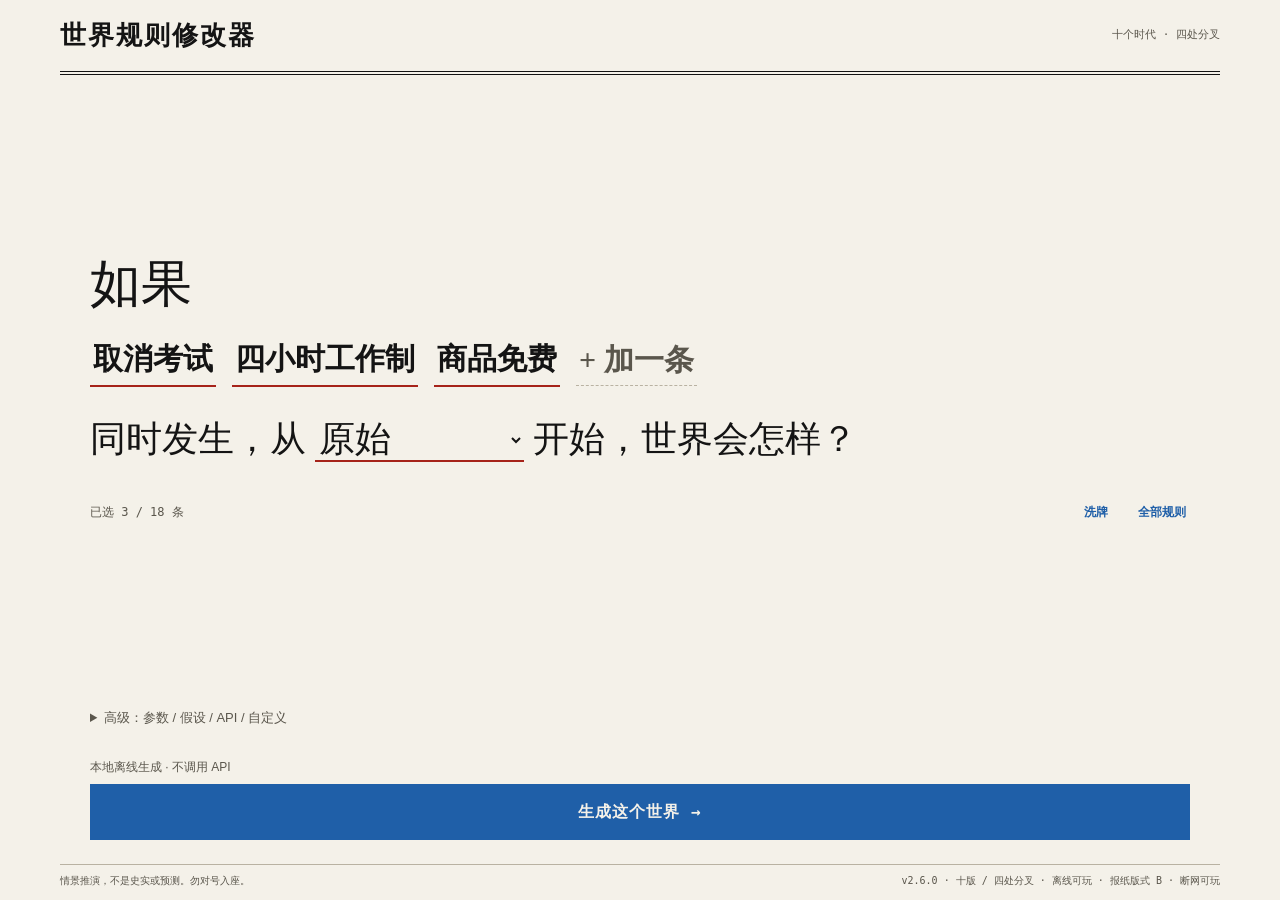
==== commit 3e8f6946: "v2.6.0：冷面号外，让新闻更有趣、旧闻不占版面。十八规则改写为具体现场与冷收尾，生活短讯按实际后果0–2条，跨时代及父线同章去重存档，正文主版与新增新闻海报；保留分叉前缀、Key安全和数据契约，组" ====
--- a/index.html
+++ b/index.html
@@ -4,22 +4,22 @@
 <meta charset="UTF-8">
 <meta name="viewport" content="width=device-width, initial-scale=1, viewport-fit=cover">
 <title>世界规则修改器 · 多规则与多分叉</title>
-<meta name="description" content="3–18 条规则同时发生，十个时代、四处分叉、每版三件世界大事与两件个人小事。离线推演、保留最近五条世界线，下载纯文字海报。情景推演，不是史实。">
+<meta name="description" content="3–18 条规则同时发生，十个时代、四处分叉。冷面号外报道新后果，生活短讯不凑数，旧闻收起随时查。离线推演、保留最近五条世界线，下载纯文字海报。情景推演，不是史实。">
 <link rel="icon" href="data:,">
-<link rel="stylesheet" href="styles.css?v=2.5.0">
-<script defer src="world-rule/data.js?v=2.5.0"></script>
-<script defer src="world-rule/engine.js?v=2.5.0"></script>
-<script defer src="chapters.js?v=2.5.0"></script>
-<script defer src="presets-a.js?v=2.5.0"></script>
-<script defer src="presets-b.js?v=2.5.0"></script>
-<script defer src="presets-c.js?v=2.5.0"></script>
-<script defer src="presets.js?v=2.5.0"></script>
-<script defer src="version.js?v=2.5.0"></script>
-<script defer src="ai.js?v=2.5.0"></script>
-<script defer src="setup.js?v=2.5.0"></script>
-<script defer src="chapter.js?v=2.5.0"></script>
-<script defer src="chapter-poster.js?v=2.5.0"></script>
-<script defer src="app.js?v=2.5.0"></script>
+<link rel="stylesheet" href="styles.css?v=2.6.0">
+<script defer src="world-rule/data.js?v=2.6.0"></script>
+<script defer src="world-rule/engine.js?v=2.6.0"></script>
+<script defer src="chapters.js?v=2.6.0"></script>
+<script defer src="presets-a.js?v=2.6.0"></script>
+<script defer src="presets-b.js?v=2.6.0"></script>
+<script defer src="presets-c.js?v=2.6.0"></script>
+<script defer src="presets.js?v=2.6.0"></script>
+<script defer src="version.js?v=2.6.0"></script>
+<script defer src="ai.js?v=2.6.0"></script>
+<script defer src="setup.js?v=2.6.0"></script>
+<script defer src="chapter.js?v=2.6.0"></script>
+<script defer src="chapter-poster.js?v=2.6.0"></script>
+<script defer src="app.js?v=2.6.0"></script>
 </head>
 <body>
 
@@ -98,23 +98,24 @@
       <div id="chapterBody" class="chapter-cards" data-count="0">
         <section id="worldSection" class="track-section track-world" data-track="world" aria-labelledby="worldTrackTitle">
           <div class="track-heading">
-            <h3 id="worldTrackTitle" class="track-title">世界大事</h3>
-            <span class="track-caption mono">公共版 / WORLD</span>
+            <h3 id="worldTrackTitle" class="track-title">本版要闻</h3>
+            <span class="track-caption mono">号外 / NEWS</span>
           </div>
           <div id="worldCards" class="track-cards"></div>
         </section>
         <section id="personalSection" class="track-section track-personal" data-track="personal" aria-labelledby="personalTrackTitle">
           <div class="track-heading">
-            <h3 id="personalTrackTitle" class="track-title">个人小事</h3>
-            <p id="chapterPersonal" class="chapter-personal" hidden></p>
-            <span class="track-caption mono">私人版 / PERSONAL</span>
+            <h3 id="personalTrackTitle" class="track-title">生活短讯</h3>
+            <span class="track-caption mono">街巷 / LOCAL</span>
           </div>
           <div id="personalCards" class="track-cards"></div>
         </section>
+        <div id="editionEmpty" class="edition-empty" hidden><p>本版没有新消息</p><span>沿用的安排已收入存档，不另编一条。</span></div>
       </div>
     </div>
 
     <div class="chapter-bottom">
+      <div id="editionArchive" class="edition-archive" hidden><span id="archiveNote" class="mono"></span><button id="archiveBtn" class="text-btn" type="button" aria-haspopup="dialog" aria-controls="evOverlay">查看本版存档</button></div>
       <section id="branchPoint" class="branch-point" aria-labelledby="branchTitle" hidden><h3 id="branchTitle"></h3><div id="branchOptions" class="branch-options"></div><p id="branchNote">选择后生成新世界线，当前线保留。</p></section>
     <nav class="chapter-nav" aria-label="章节导航">
       <button id="prevChapter" class="nav-btn" type="button">← 上一版</button>
@@ -146,7 +147,8 @@
     <h3 id="ovTitle" class="ov-title"></h3>
     <p id="ovFiction" class="ov-fiction mono" hidden>代号人物 · 虚构改写，勿对号入座</p>
     <p id="ovDetail" class="ov-detail"></p>
-    <div class="ov-why">
+    <div id="ovArchive" class="ov-archive" hidden></div>
+    <div id="ovWhyBlock" class="ov-why">
       <span class="ov-label mono">为什么</span>
       <p id="ovWhy"></p>
     </div>
--- a/styles.css
+++ b/styles.css
@@ -111,48 +111,50 @@
 .chapter-intervention { display: none; margin: 0; }
 .chapter-main { display: grid; grid-template-rows: auto minmax(0, 1fr); min-height: 0; gap: 8px; }
 .chapter-title { position: relative; isolation: isolate; min-height: 120px; }
-.chapter-bignum { position: absolute; right: 0; top: 0; z-index: -1; color: transparent; -webkit-text-stroke: 1px var(--rule); font: 700 clamp(96px, 13vw, 160px)/.9 var(--font-serif); pointer-events: none; }
+.chapter-bignum { position: absolute; right: 0; top: 0; z-index: -1; color: transparent; -webkit-text-stroke: 1px var(--rule); font: 700 clamp(96px, 12vw, 140px)/.8 var(--font-serif); pointer-events: none; }
 .chapter-name { margin: 0; font: 700 clamp(38px, 5vw, 68px)/1.05 var(--font-serif); }
 .chapter-subtitle { margin: 4px 0; font: 600 clamp(17px, 1.8vw, 26px)/1.2 var(--font-serif); }
 .chapter-caption { display: flex; flex-wrap: wrap; gap: 6px 16px; font-size: 10px; color: var(--muted); }
 .chapter-caption p { margin: 0; }
 .chapter-count { color: var(--accent); }
 .chapter-recap { margin: 2px 0; font-size: 10px; color: var(--muted); }
-.chapter-cards { min-height: 0; display: grid; grid-template-rows: minmax(min-content, 1.2fr) minmax(min-content, 1fr); gap: 10px; }
-.track-section { min-height: 0; display: grid; grid-template-rows: auto minmax(min-content, 1fr); gap: 4px; padding-top: 3px; border-top: 2px solid var(--ink); }
-.track-personal { border-top-color: var(--action); }
+.chapter-cards { min-height: 0; display: grid; grid-template-rows: minmax(min-content, 1.5fr) minmax(min-content, .8fr); gap: 12px; }
+.chapter-cards[data-personal="0"], .chapter-cards[data-world="0"] { grid-template-rows: minmax(0, 1fr); }
+.track-section { min-height: min-content; display: grid; grid-template-rows: auto minmax(min-content, 1fr); gap: 6px; padding-top: 5px; border-top: 2px solid var(--ink); }
 .track-heading { display: flex; align-items: baseline; gap: 10px; }
 .track-title { margin: 0; font: 600 17px/1.25 var(--font-serif); white-space: nowrap; }
 .track-caption { margin-left: auto; color: var(--muted); font-size: 9px; white-space: nowrap; }
-.chapter-personal { margin: 0; font-size: 11px; color: var(--muted); }
-.track-cards { display: grid; gap: 10px; min-height: 0; }
-.track-world .track-cards { grid-template-columns: repeat(3, minmax(0, 1fr)); }
-.track-personal .track-cards { grid-template-columns: repeat(2, minmax(0, 1fr)); }
-.ev-card { container: event / inline-size; display: grid; grid-template-rows: auto minmax(min-content, 1fr); min-width: 0; border: var(--hairline); background: var(--paper); cursor: pointer; animation: cardIn 200ms ease-out backwards; }
+.track-cards { display: grid; gap: 12px; min-height: min-content; }
+.track-cards[data-count="3"] { grid-template-columns: repeat(3, minmax(0, 1fr)); }
+.track-cards[data-count="2"] { grid-template-columns: repeat(2, minmax(0, 1fr)); }
+.track-cards[data-count="1"] { grid-template-columns: minmax(0, 1fr); }
+.ev-card { display: grid; grid-template-rows: auto minmax(min-content, 1fr); min-width: 0; border: var(--hairline); border-top: 3px solid var(--accent); background: var(--paper); cursor: pointer; animation: cardIn 200ms ease-out backwards; }
 .ev-card:hover { border-color: var(--action); }
-.ev-top { padding: 6px 9px; border-bottom: var(--hairline); }
-.ev-meta { display: flex; align-items: center; gap: 3px 6px; flex-wrap: wrap; margin-bottom: 3px; font: 10px/1.2 var(--font-mono); }
-.ev-year { margin-right: auto; color: var(--muted); }
-.ev-domain { color: var(--muted); }
-.ev-track, .stamp { border: 1px solid var(--accent); padding: 0 3px; color: var(--accent); }
-.ev-card[data-track="personal"] .ev-track { border: 1px dashed var(--action); color: var(--action); }
-.ev-title { margin: 0; font: 700 clamp(16px, 1.6vw, 23px)/1.2 var(--font-serif); }
-.rule-tags { display: flex; flex-wrap: wrap; align-items: center; gap: 2px 6px; margin-top: 4px; font: 10px/1.35 var(--font-sans); color: var(--muted); }
+.ev-top { display: grid; grid-template-columns: 1fr auto; gap: 5px 8px; padding: 10px 12px 6px; }
+.ev-meta { grid-column: 1 / -1; display: flex; align-items: center; gap: 6px; color: var(--muted); font: 10px/1.2 var(--font-mono); }
+.ev-rulecount { margin-left: auto; }
+.stamp { border: 1px solid var(--accent); padding: 0 3px; color: var(--accent); }
+.ev-title { grid-column: 1 / -1; margin: 0; font: 700 clamp(18px, 1.75vw, 26px)/1.25 var(--font-serif); overflow-wrap: anywhere; }
+.rule-tags { grid-column: 1 / -1; display: flex; flex-wrap: wrap; align-items: center; gap: 2px 6px; font: 10px/1.35 var(--font-sans); color: var(--muted); }
 .rule-tag { border-bottom: 1px solid var(--rule); }
 .tag-more { color: var(--accent); }
-.ev-halves { display: grid; grid-template-columns: repeat(2, minmax(0, 1fr)); min-height: min-content; }
-.ev-before, .ev-now { min-width: 0; padding: 8px 10px; font: clamp(18px, 1.65vw, 24px)/1.45 var(--font-serif); }
-.ev-before { background: var(--paper-before); border-right: var(--hairline); color: var(--muted-2); }
-.ev-now { border-right: 3px solid var(--accent); }
-.ev-half-label { display: block; margin-bottom: 3px; color: var(--muted); font: 10px/1.2 var(--font-mono); }
-.ev-text { margin: 0; font: inherit; overflow-wrap: anywhere; }
+.ev-body { min-width: 0; padding: 4px 12px 8px; }
+.ev-before { margin: 0 0 10px; color: var(--muted-2); font: 12px/1.4 var(--font-sans); overflow-wrap: anywhere; }
+.ev-news { margin: 0; font: clamp(19px, 1.6vw, 23px)/1.55 var(--font-serif); overflow-wrap: anywhere; }
+.track-personal .ev-card { border-top-width: 1px; border-top-color: var(--rule); }
+.track-personal .ev-news { font-size: clamp(17px, 1.45vw, 21px); line-height: 1.6; }
 .kw { color: var(--accent); font-style: normal; }
-@container event (max-width: 250px) {
-  .ev-halves { grid-template-columns: minmax(0, 1fr); grid-template-rows: repeat(2, minmax(min-content, 1fr)); }
-  .ev-before { border-right: 0; border-bottom: var(--hairline); }
-  .ev-half-label { display: inline; margin: 0 5px 0 0; }
-  .ev-text { display: inline; }
-}
+.edition-empty { align-self: center; justify-self: center; padding: 24px; text-align: center; }
+.edition-empty p { margin: 0 0 12px; font: 700 26px/1.4 var(--font-serif); }
+.edition-empty span { color: var(--muted); font-size: 14px; }
+.edition-archive { display: flex; align-items: center; justify-content: space-between; gap: 12px; border-top: var(--hairline); color: var(--muted); font-size: 11px; }
+.edition-archive .text-btn { min-height: 34px; }
+.archive-entry { padding: 16px 0; border-top: var(--hairline); }
+.archive-reason { margin: 0; font-size: 11px; color: var(--accent); }
+.archive-title { margin: 5px 0; font-size: 21px; }
+.archive-news { margin: 8px 0; font-size: 18px; }
+.archive-baseline, .archive-rules { color: var(--muted); font-size: 12px; }
+.archive-detail { font-size: 15px; line-height: 1.7; white-space: pre-line; }
 .chapter-bottom { display: grid; gap: 5px; }
 .branch-point { border-top: var(--hairline); display: grid; grid-template-columns: auto 1fr; align-items: center; gap: 2px 16px; }
 .branch-point h3 { margin: 0; font: 600 12px/1.3 var(--font-mono); }
@@ -245,22 +247,32 @@
   .chapter-caption { gap: 1px 7px; font-size: 9px; line-height: 1.25; }
   .chapter-span { display: none; }
   .chapter-recap { font-size: 9px; line-height: 1.3; }
-  .chapter-bignum { font-size: 78px; }
-  .chapter-cards { grid-template-rows: minmax(min-content, 1.6fr) minmax(min-content, 1fr); gap: 6px; }
+  .chapter-bignum { font-size: 64px; }
+  .chapter-cards { grid-template-rows: minmax(min-content, 1fr) auto; gap: 7px; }
   .track-heading { gap: 6px; }
-  .track-title { font-size: 15px; line-height: 1.2; }
+  .track-title { font-size: 14px; line-height: 1.2; }
   .track-caption { font-size: 8px; }
-  .chapter-personal { display: none; }
-  .track-section { padding-top: 2px; gap: 3px; }
-  .track-cards { gap: 6px; }
-  .track-world .track-cards { grid-template-columns: repeat(2, minmax(0, 1fr)); grid-template-rows: minmax(min-content, 1.4fr) minmax(min-content, 1fr); }
-  .track-world .ev-card:nth-child(3) { grid-column: 1 / -1; }
-  .ev-top { padding: 4px 6px; }
-  .ev-meta { font-size: 9px; line-height: 1.15; gap: 2px 4px; margin-bottom: 2px; }
-  .ev-title { font-size: 16px; line-height: 1.15; }
-  .rule-tags { font-size: 9px; line-height: 1.25; gap: 1px 4px; margin-top: 3px; }
-  .ev-before, .ev-now { padding: 4px 6px; font-size: 13px; line-height: 1.35; }
-  .ev-half-label { font-size: 9px; }
+  .track-section { padding-top: 3px; gap: 4px; }
+  .track-cards { gap: 5px; }
+  .track-world .track-cards { grid-template-columns: repeat(2, minmax(0, 1fr)); }
+  .track-world .track-cards[data-count="1"], .track-world .track-cards[data-count="2"] { grid-template-columns: minmax(0, 1fr); }
+  .track-world .track-cards[data-count="3"] .ev-card:last-child { grid-column: 1 / -1; }
+  .ev-top { display: flex; flex-wrap: wrap; align-items: baseline; padding: 5px 8px 2px; gap: 2px 6px; }
+  .ev-title { order: 0; font-size: 17px; line-height: 1.25; }
+  .ev-meta { order: 1; margin-left: auto; font-size: 9px; line-height: 1.2; gap: 4px; }
+  .ev-rulecount { margin-left: 0; }
+  .rule-tags { display: none; }
+  .ev-body { padding: 2px 8px 6px; }
+  .ev-before { margin-bottom: 3px; font-size: 10px; line-height: 1.3; }
+  .ev-news { font-size: 15px; line-height: 1.35; }
+  .ev-meta > span:first-child { display: none; }
+  .track-personal .ev-meta, .ev-before { display: none; }
+  .track-personal .ev-title { font-size: 16px; line-height: 1.25; }
+  .track-personal .ev-news { font-size: 15px; line-height: 1.35; }
+  .edition-archive { font-size: 10px; }
+  .edition-archive .text-btn { font-size: 11px; min-height: 30px; }
+  .edition-empty { padding: 14px; }
+  .edition-empty p { font-size: 23px; }
   .branch-point { grid-template-columns: 1fr; gap: 0; }
   .branch-point h3 { font-size: 10px; line-height: 1.3; padding-top: 2px; }
   .branch-options { flex-wrap: nowrap; gap: 5px; justify-content: space-between; }
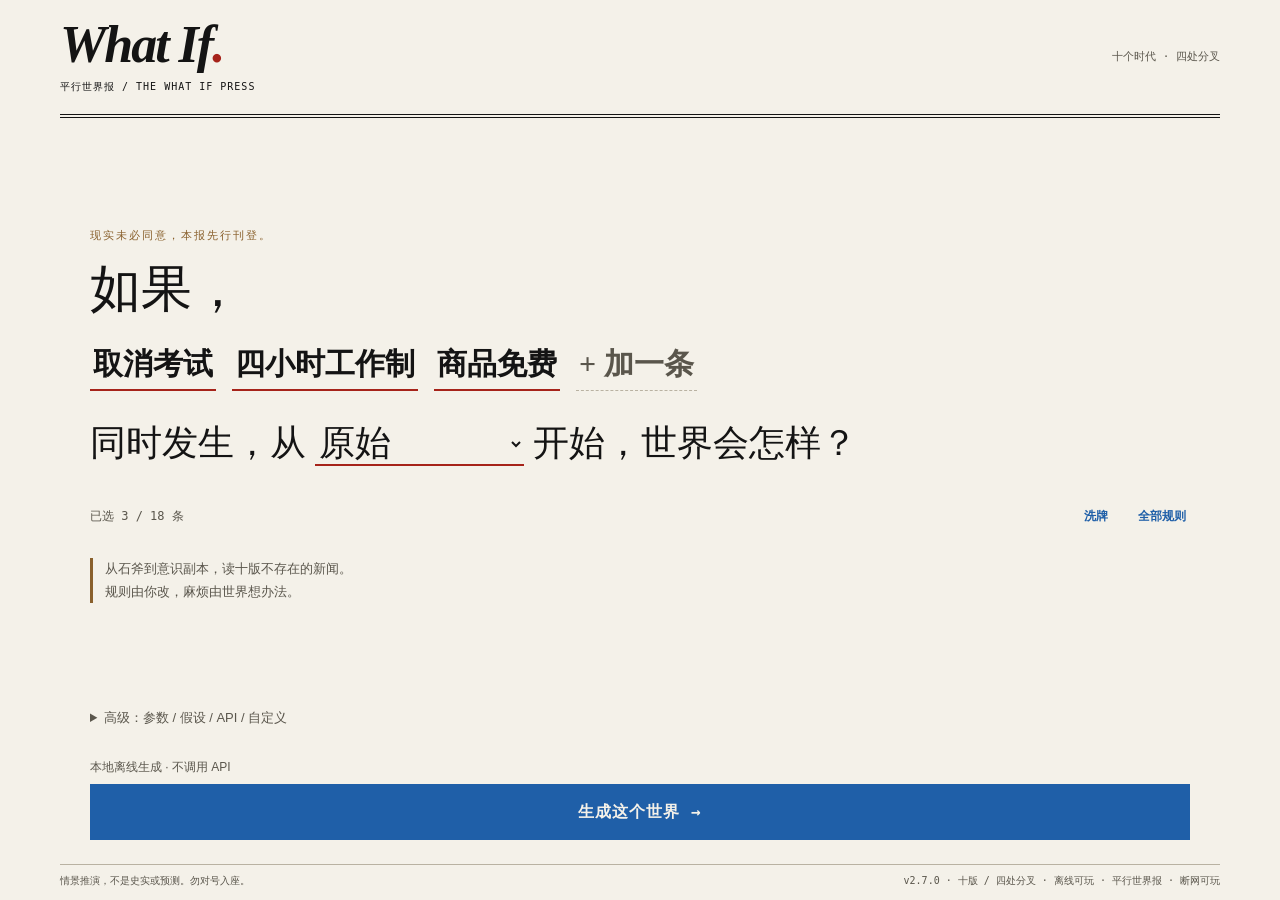
==== commit a201bed8: "v2.7.0：What If 平行世界报，让荒唐规则长出十时代的新后果。扩展未来三结局与真实演化，平静版用社评概括近况，加入历史/未来配色和连续翻版；保留离线、分叉前缀、Key安全及数据契约，双尺寸双" ====
--- a/index.html
+++ b/index.html
@@ -3,28 +3,28 @@
 <head>
 <meta charset="UTF-8">
 <meta name="viewport" content="width=device-width, initial-scale=1, viewport-fit=cover">
-<title>世界规则修改器 · 多规则与多分叉</title>
-<meta name="description" content="3–18 条规则同时发生，十个时代、四处分叉。冷面号外报道新后果，生活短讯不凑数，旧闻收起随时查。离线推演、保留最近五条世界线，下载纯文字海报。情景推演，不是史实。">
+<title>What If · 平行世界报</title>
+<meta name="description" content="如果荒唐的规则认真执行，世界会怎样？3–18 条规则、十个时代、四处分叉，从石斧到意识副本，读一份不存在的世界日报。离线可玩，未来纯属畅想。">
 <link rel="icon" href="data:,">
-<link rel="stylesheet" href="styles.css?v=2.6.0">
-<script defer src="world-rule/data.js?v=2.6.0"></script>
-<script defer src="world-rule/engine.js?v=2.6.0"></script>
-<script defer src="chapters.js?v=2.6.0"></script>
-<script defer src="presets-a.js?v=2.6.0"></script>
-<script defer src="presets-b.js?v=2.6.0"></script>
-<script defer src="presets-c.js?v=2.6.0"></script>
-<script defer src="presets.js?v=2.6.0"></script>
-<script defer src="version.js?v=2.6.0"></script>
-<script defer src="ai.js?v=2.6.0"></script>
-<script defer src="setup.js?v=2.6.0"></script>
-<script defer src="chapter.js?v=2.6.0"></script>
-<script defer src="chapter-poster.js?v=2.6.0"></script>
-<script defer src="app.js?v=2.6.0"></script>
+<link rel="stylesheet" href="styles.css?v=2.7.0">
+<script defer src="world-rule/data.js?v=2.7.0"></script>
+<script defer src="world-rule/engine.js?v=2.7.0"></script>
+<script defer src="chapters.js?v=2.7.0"></script>
+<script defer src="presets-a.js?v=2.7.0"></script>
+<script defer src="presets-b.js?v=2.7.0"></script>
+<script defer src="presets-c.js?v=2.7.0"></script>
+<script defer src="presets.js?v=2.7.0"></script>
+<script defer src="version.js?v=2.7.0"></script>
+<script defer src="ai.js?v=2.7.0"></script>
+<script defer src="setup.js?v=2.7.0"></script>
+<script defer src="chapter.js?v=2.7.0"></script>
+<script defer src="chapter-poster.js?v=2.7.0"></script>
+<script defer src="app.js?v=2.7.0"></script>
 </head>
 <body>
 
 <header class="masthead">
-  <div class="brand"><h1>世界规则修改器</h1></div>
+  <div class="brand"><h1>What If<span class="brand-stop">.</span></h1><p class="brand-caption mono">平行世界报 / THE WHAT IF PRESS</p></div>
   <p id="setupVersion" class="setup-ver mono" aria-live="polite"></p>
 </header>
 
@@ -32,10 +32,12 @@
 
   <section id="setup" class="setup" aria-labelledby="setupTitle">
     <div class="setup-story">
-      <h2 id="setupTitle" class="page-title" tabindex="-1">如果</h2>
+      <p class="setup-kicker mono">现实未必同意，本报先行刊登。</p>
+      <h2 id="setupTitle" class="page-title" tabindex="-1">如果，</h2>
       <div class="chip-line"><div id="ruleChips" class="rule-chips" role="group" aria-label="已选规则"></div><button id="addRule" class="rule-chip chip-add" type="button">+ 加一条</button></div>
       <p class="setup-question">同时发生，从 <select id="startEra" aria-label="开始时代"></select> <span>开始，世界会怎样？</span></p>
       <div class="selection-tools mono"><span id="selectedCount" aria-live="polite">已选 3/18 条</span><button id="shuffleRules" class="text-btn" type="button">洗牌</button><button id="allRules" class="text-btn" type="button">全部规则</button></div>
+      <p class="setup-deck">从石斧到意识副本，读十版不存在的新闻。<br>规则由你改，麻烦由世界想办法。</p>
     </div>
     <details id="advanced" class="advanced">
       <summary>高级：参数 / 假设 / API / 自定义</summary>
@@ -69,6 +71,8 @@
   <section id="chapter" class="chapter" aria-labelledby="chapterName" hidden>
     <div class="chapter-top">
       <div class="chapter-identity">
+        <span class="chapter-brand" aria-label="What If 平行世界报">What If<span class="brand-stop">.</span></span>
+        <span id="editionLabel" class="edition-label"></span>
         <span id="chapterRun" class="chapter-run mono"></span>
         <span id="chapterNo" class="chapter-no mono"></span>
       </div>
@@ -88,6 +92,7 @@
           <h2 id="chapterName" class="chapter-name" tabindex="-1"></h2>
           <p id="chapterSubtitle" class="chapter-subtitle"></p>
           <div class="chapter-caption">
+            <p id="chapterBridge" class="chapter-bridge mono"></p>
             <p id="chapterSpan" class="chapter-span mono"></p>
             <p id="chapterCount" class="chapter-count mono"></p>
           </div>
@@ -110,7 +115,7 @@
           </div>
           <div id="personalCards" class="track-cards"></div>
         </section>
-        <div id="editionEmpty" class="edition-empty" hidden><p>本版没有新消息</p><span>沿用的安排已收入存档，不另编一条。</span></div>
+        <article id="editionEmpty" class="edition-empty" hidden aria-labelledby="emptyTitle"><p class="empty-kicker mono">本版社评 / THE WORLD GOES ON</p><h3 id="emptyTitle">年历翻篇，世界照常。</h3><p id="emptySummary" class="empty-summary"></p><span id="emptyNote" class="empty-note"></span></article>
       </div>
     </div>
 
@@ -225,7 +230,7 @@
 
 <footer>
   <p id="disclaimer" class="disclaimer"></p>
-  <p class="colophon mono"><span id="metaVersion"></span> · 报纸版式 B · 断网可玩</p>
+  <p class="colophon mono"><span id="metaVersion"></span> · 平行世界报 · 断网可玩</p>
 </footer>
 
 <noscript><p class="error">本页需要 JavaScript 才能推演世界。请启用后刷新。</p></noscript>
--- a/styles.css
+++ b/styles.css
@@ -2,6 +2,8 @@
   --paper: #F4F1E9; --paper-2: #ECE6D8; --paper-before: #E9E4D6;
   --ink: #141414; --muted: #5A564C; --muted-2: #6B665A; --rule: #B9B2A2;
   --accent: #A6231A; --action: #1F5FA8; --action-hover: #174A82;
+  --ochre: #89602C; --ochre-paper: #EEE2C8; --teal: #285A5B; --teal-paper: #E0EAE5;
+  --edition-ink: var(--ochre); --edition-paper: var(--ochre-paper);
   --font-serif: "Source Han Serif SC", "Noto Serif CJK SC", "Songti SC", SimSun, serif;
   --font-mono: "IBM Plex Mono", "JetBrains Mono", Consolas, monospace;
   --font-sans: "Microsoft YaHei", sans-serif;
@@ -22,7 +24,15 @@
 [tabindex="-1"]:focus { outline: none; }
 .sr-only { position: absolute; width: 1px; height: 1px; padding: 0; overflow: hidden; clip-path: inset(50%); white-space: nowrap; }
 header.masthead { width: min(1160px, calc(100% - 64px)); margin: 0 auto; display: flex; justify-content: space-between; align-items: center; gap: 16px; padding: 20px 0; border-bottom: var(--double); }
-.brand h1 { margin: 0; font: 700 26px/1.2 var(--font-serif); letter-spacing: 2px; }
+.brand h1 { margin: 0; font: italic 700 52px/.95 Georgia, "Times New Roman", serif; letter-spacing: -2px; }
+.brand-stop { color: var(--accent); }
+.brand-caption { margin: 10px 0 0; font-size: 10px; letter-spacing: 1px; }
+.setup-kicker { margin: 0 0 16px; font-size: 11px; color: var(--ochre); letter-spacing: 2px; }
+.setup-deck { margin: 22px 0 0; padding-left: 12px; border-left: 3px solid var(--ochre); color: var(--muted); font: 13px/1.7 var(--font-serif); }
+.chapter-brand { font: italic 700 27px/1 Georgia, "Times New Roman", serif; letter-spacing: -1px; }
+.edition-label { padding: 3px 7px; border: 1px solid var(--edition-ink); color: var(--edition-ink); background: var(--edition-paper); font: 10px/1.2 var(--font-mono); white-space: nowrap; }
+.chapter[data-future="true"] { --edition-ink: var(--teal); --edition-paper: var(--teal-paper); }
+.chapter-bridge { color: var(--edition-ink); }
 .setup-ver { margin: 0; color: var(--muted); font-size: 11px; }
 main { width: min(1100px, calc(100% - 64px)); margin: 0 auto; min-height: 0; }
 .setup { height: 100%; display: grid; grid-template-rows: minmax(0, 1fr) auto auto; gap: 20px; padding: 24px 0; position: relative; }
@@ -128,7 +138,11 @@
 .track-cards[data-count="3"] { grid-template-columns: repeat(3, minmax(0, 1fr)); }
 .track-cards[data-count="2"] { grid-template-columns: repeat(2, minmax(0, 1fr)); }
 .track-cards[data-count="1"] { grid-template-columns: minmax(0, 1fr); }
-.ev-card { display: grid; grid-template-rows: auto minmax(min-content, 1fr); min-width: 0; border: var(--hairline); border-top: 3px solid var(--accent); background: var(--paper); cursor: pointer; animation: cardIn 200ms ease-out backwards; }
+.ev-card { display: grid; grid-template-rows: auto minmax(min-content, 1fr); min-width: 0; border: var(--hairline); border-top: 3px solid var(--edition-ink); background: var(--paper); cursor: pointer; animation: cardIn 200ms ease-out backwards; }
+.track-world .ev-card:first-child { background: var(--edition-paper); }
+.track-world .ev-card:first-child .ev-title { color: var(--edition-ink); }
+.track-title { color: var(--edition-ink); }
+.track-personal .ev-card { background: #F0EBE0; }
 .ev-card:hover { border-color: var(--action); }
 .ev-top { display: grid; grid-template-columns: 1fr auto; gap: 5px 8px; padding: 10px 12px 6px; }
 .ev-meta { grid-column: 1 / -1; display: flex; align-items: center; gap: 6px; color: var(--muted); font: 10px/1.2 var(--font-mono); }
@@ -140,13 +154,15 @@
 .tag-more { color: var(--accent); }
 .ev-body { min-width: 0; padding: 4px 12px 8px; }
 .ev-before { margin: 0 0 10px; color: var(--muted-2); font: 12px/1.4 var(--font-sans); overflow-wrap: anywhere; }
-.ev-news { margin: 0; font: clamp(19px, 1.6vw, 23px)/1.55 var(--font-serif); overflow-wrap: anywhere; }
+.ev-news { margin: 0; font: clamp(19px, 1.6vw, 23px)/1.5 var(--font-serif); overflow-wrap: anywhere; }
 .track-personal .ev-card { border-top-width: 1px; border-top-color: var(--rule); }
-.track-personal .ev-news { font-size: clamp(17px, 1.45vw, 21px); line-height: 1.6; }
+.track-personal .ev-news { font-size: clamp(17px, 1.45vw, 21px); line-height: 1.55; }
 .kw { color: var(--accent); font-style: normal; }
-.edition-empty { align-self: center; justify-self: center; padding: 24px; text-align: center; }
-.edition-empty p { margin: 0 0 12px; font: 700 26px/1.4 var(--font-serif); }
-.edition-empty span { color: var(--muted); font-size: 14px; }
+.edition-empty { align-self: center; justify-self: stretch; max-width: 820px; margin: 0 auto; padding: clamp(20px, 4vw, 48px); border: var(--hairline); border-top: 5px solid var(--edition-ink); background: var(--edition-paper); }
+.edition-empty .empty-kicker { margin: 0 0 16px; color: var(--edition-ink); font: 11px/1.5 var(--font-mono); letter-spacing: 2px; }
+.edition-empty h3 { margin: 0 0 18px; font: 700 clamp(26px, 3.5vw, 46px)/1.2 var(--font-serif); }
+.edition-empty .empty-summary { margin: 0; font: clamp(18px, 2vw, 25px)/1.7 var(--font-serif); }
+.edition-empty .empty-note { display: block; margin-top: 20px; padding-top: 10px; border-top: 1px solid var(--rule); color: var(--muted); font: 11px/1.5 var(--font-sans); }
 .edition-archive { display: flex; align-items: center; justify-content: space-between; gap: 12px; border-top: var(--hairline); color: var(--muted); font-size: 11px; }
 .edition-archive .text-btn { min-height: 34px; }
 .archive-entry { padding: 16px 0; border-top: var(--hairline); }
@@ -174,12 +190,13 @@
 .poster-btn.is-last { border-width: 2px; background: var(--action); color: var(--paper); font-weight: 700; }
 .rift { display: none; }
 body.on-chapter .rift { display: block; position: fixed; inset: 0 auto 0 0; width: 7px; background: var(--accent); pointer-events: none; z-index: 30; clip-path: polygon(0 0,100% 0,50% 10%,100% 20%,40% 35%,100% 50%,45% 65%,100% 80%,50% 100%,0 100%); }
-.chapter.turn-next { animation: turnNext 240ms ease-out; }
-.chapter.turn-prev { animation: turnPrev 240ms ease-out; }
-@keyframes turnNext { from { transform: translateX(16px); opacity: .4; } to { transform: none; opacity: 1; } }
-@keyframes turnPrev { from { transform: translateX(-16px); opacity: .4; } to { transform: none; opacity: 1; } }
+.chapter { position: relative; overflow: clip; }
+.page-leaf { position: absolute; z-index: 4; overflow: clip; pointer-events: none; background: var(--paper); }
+.page-leaf .ev-card { animation: none; }
+.chapter-dots { position: relative; isolation: isolate; }
+.chapter-dots::after { content: ""; position: absolute; left: 0; bottom: 0; width: var(--progress, 0%); height: 2px; background: var(--edition-ink); transition: width 360ms cubic-bezier(.22,.7,.2,1); z-index: -1; }
 @keyframes cardIn { from { opacity: .4; } to { opacity: 1; } }
-@media (prefers-reduced-motion: reduce) { .chapter.turn-next, .chapter.turn-prev, .ev-card { animation: none; } }
+@media (prefers-reduced-motion: reduce) { .ev-card { animation: none; } .chapter-dots::after { transition: none; } }
 .overlay { position: fixed; inset: 0; z-index: 60; display: flex; align-items: center; justify-content: center; padding: 20px; }
 .overlay-backdrop { position: absolute; inset: 0; background: rgba(20,20,20,.5); }
 .overlay-panel { position: relative; width: min(620px, 100%); max-height: calc(100dvh - 40px); padding: 26px; overflow: auto; overscroll-behavior: contain; border: 2px solid var(--ink); background: var(--paper); }
@@ -213,7 +230,14 @@
 .toast { position: fixed; bottom: 106px; left: 50%; transform: translateX(-50%); z-index: 80; max-width: calc(100% - 24px); padding: 10px 16px; border: 1px solid var(--action); background: var(--paper); color: var(--ink); font-size: 12px; pointer-events: none; }
 @media (max-width: 620px) {
   header.masthead { width: calc(100% - 32px); padding: 16px 0; align-items: flex-start; }
-  .brand h1 { font-size: 20px; letter-spacing: 0; white-space: nowrap; }
+  .brand h1 { font-size: 40px; letter-spacing: -1.5px; white-space: nowrap; }
+  .brand-caption { font-size: 8px; letter-spacing: 0; margin-top: 8px; }
+  .setup-kicker { font-size: 10px; letter-spacing: 1px; margin-bottom: 12px; }
+  .setup-deck { font-size: 12px; margin-top: 12px; }
+  .chapter-brand { font-size: 23px; }
+  .edition-label { display: none; }
+  .chapter-identity { flex-wrap: wrap; }
+  .chapter-identity .chapter-no { margin-left: auto; }
   .setup-ver { font-size: 9px; max-width: 120px; text-align: right; }
   main { width: calc(100% - 32px); }
   .setup { padding: 18px 0 12px; gap: 12px; }
@@ -272,7 +296,9 @@
   .edition-archive { font-size: 10px; }
   .edition-archive .text-btn { font-size: 11px; min-height: 30px; }
   .edition-empty { padding: 14px; }
-  .edition-empty p { font-size: 23px; }
+  .edition-empty h3 { font-size: 27px; margin-bottom: 14px; }
+  .edition-empty .empty-summary { font-size: 18px; }
+  .edition-empty .empty-kicker { font-size: 10px; }
   .branch-point { grid-template-columns: 1fr; gap: 0; }
   .branch-point h3 { font-size: 10px; line-height: 1.3; padding-top: 2px; }
   .branch-options { flex-wrap: nowrap; gap: 5px; justify-content: space-between; }
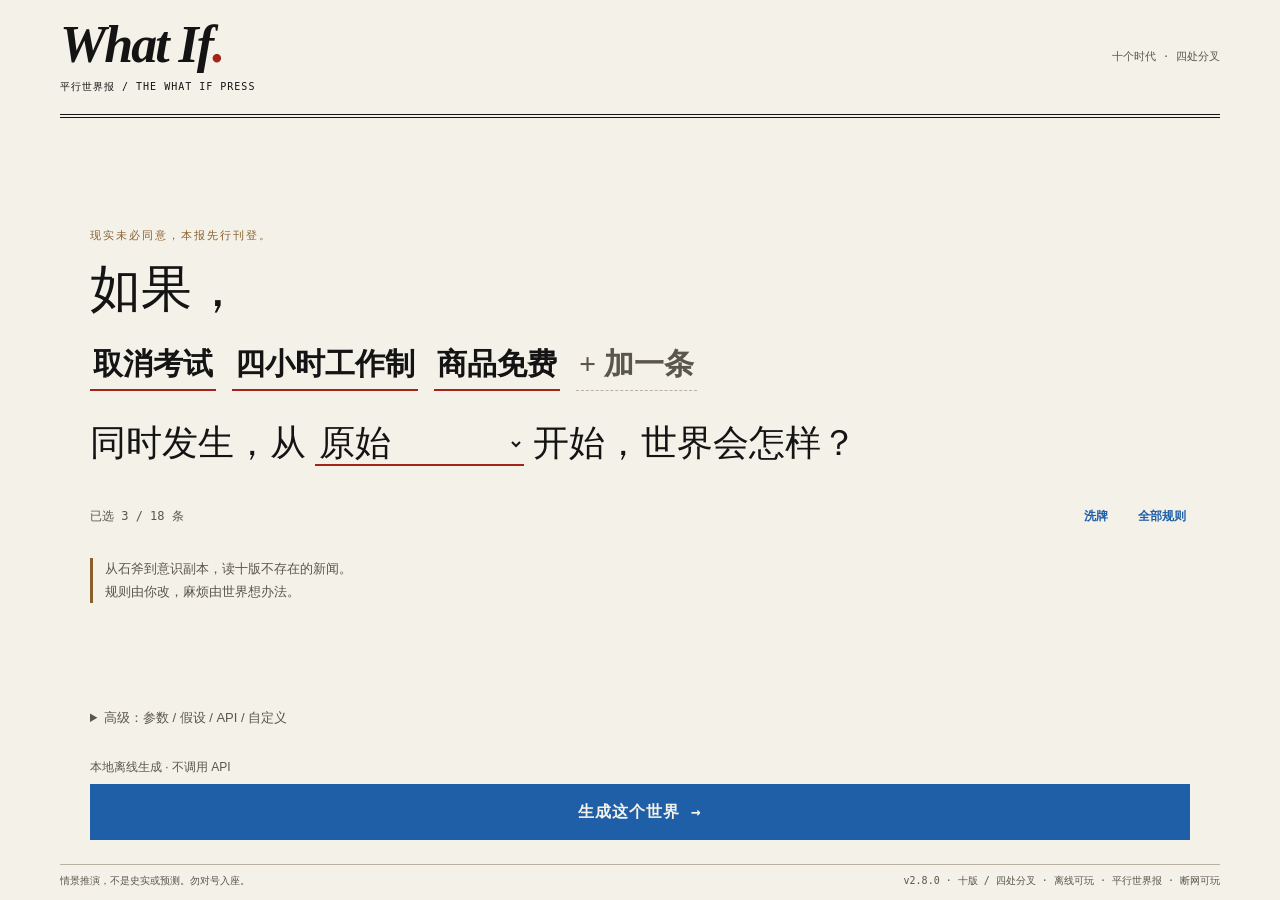
==== commit f31a6170: "v2.8.0：让平行世界新闻的笑点来自知识反差与未来荒诞，而不是解释规则。重写十八规则及生活短讯，加入现代梗、AI替代工序与意识副本后果，并为正文、存档、社评和详情标出关键转折；保留真实去重、技术封顶" ====
--- a/index.html
+++ b/index.html
@@ -6,20 +6,20 @@
 <title>What If · 平行世界报</title>
 <meta name="description" content="如果荒唐的规则认真执行，世界会怎样？3–18 条规则、十个时代、四处分叉，从石斧到意识副本，读一份不存在的世界日报。离线可玩，未来纯属畅想。">
 <link rel="icon" href="data:,">
-<link rel="stylesheet" href="styles.css?v=2.7.0">
-<script defer src="world-rule/data.js?v=2.7.0"></script>
-<script defer src="world-rule/engine.js?v=2.7.0"></script>
-<script defer src="chapters.js?v=2.7.0"></script>
-<script defer src="presets-a.js?v=2.7.0"></script>
-<script defer src="presets-b.js?v=2.7.0"></script>
-<script defer src="presets-c.js?v=2.7.0"></script>
-<script defer src="presets.js?v=2.7.0"></script>
-<script defer src="version.js?v=2.7.0"></script>
-<script defer src="ai.js?v=2.7.0"></script>
-<script defer src="setup.js?v=2.7.0"></script>
-<script defer src="chapter.js?v=2.7.0"></script>
-<script defer src="chapter-poster.js?v=2.7.0"></script>
-<script defer src="app.js?v=2.7.0"></script>
+<link rel="stylesheet" href="styles.css?v=2.8.0">
+<script defer src="world-rule/data.js?v=2.8.0"></script>
+<script defer src="world-rule/engine.js?v=2.8.0"></script>
+<script defer src="chapters.js?v=2.8.0"></script>
+<script defer src="presets-a.js?v=2.8.0"></script>
+<script defer src="presets-b.js?v=2.8.0"></script>
+<script defer src="presets-c.js?v=2.8.0"></script>
+<script defer src="presets.js?v=2.8.0"></script>
+<script defer src="version.js?v=2.8.0"></script>
+<script defer src="ai.js?v=2.8.0"></script>
+<script defer src="setup.js?v=2.8.0"></script>
+<script defer src="chapter.js?v=2.8.0"></script>
+<script defer src="chapter-poster.js?v=2.8.0"></script>
+<script defer src="app.js?v=2.8.0"></script>
 </head>
 <body>
 
--- a/styles.css
+++ b/styles.css
@@ -157,7 +157,7 @@
 .ev-news { margin: 0; font: clamp(19px, 1.6vw, 23px)/1.5 var(--font-serif); overflow-wrap: anywhere; }
 .track-personal .ev-card { border-top-width: 1px; border-top-color: var(--rule); }
 .track-personal .ev-news { font-size: clamp(17px, 1.45vw, 21px); line-height: 1.55; }
-.kw { color: var(--accent); font-style: normal; }
+.kw { color: var(--accent); background: #EAE0C9; font-style: normal; font-weight: 700; text-decoration: underline; text-decoration-thickness: 1px; text-underline-offset: .15em; }
 .edition-empty { align-self: center; justify-self: stretch; max-width: 820px; margin: 0 auto; padding: clamp(20px, 4vw, 48px); border: var(--hairline); border-top: 5px solid var(--edition-ink); background: var(--edition-paper); }
 .edition-empty .empty-kicker { margin: 0 0 16px; color: var(--edition-ink); font: 11px/1.5 var(--font-mono); letter-spacing: 2px; }
 .edition-empty h3 { margin: 0 0 18px; font: 700 clamp(26px, 3.5vw, 46px)/1.2 var(--font-serif); }
